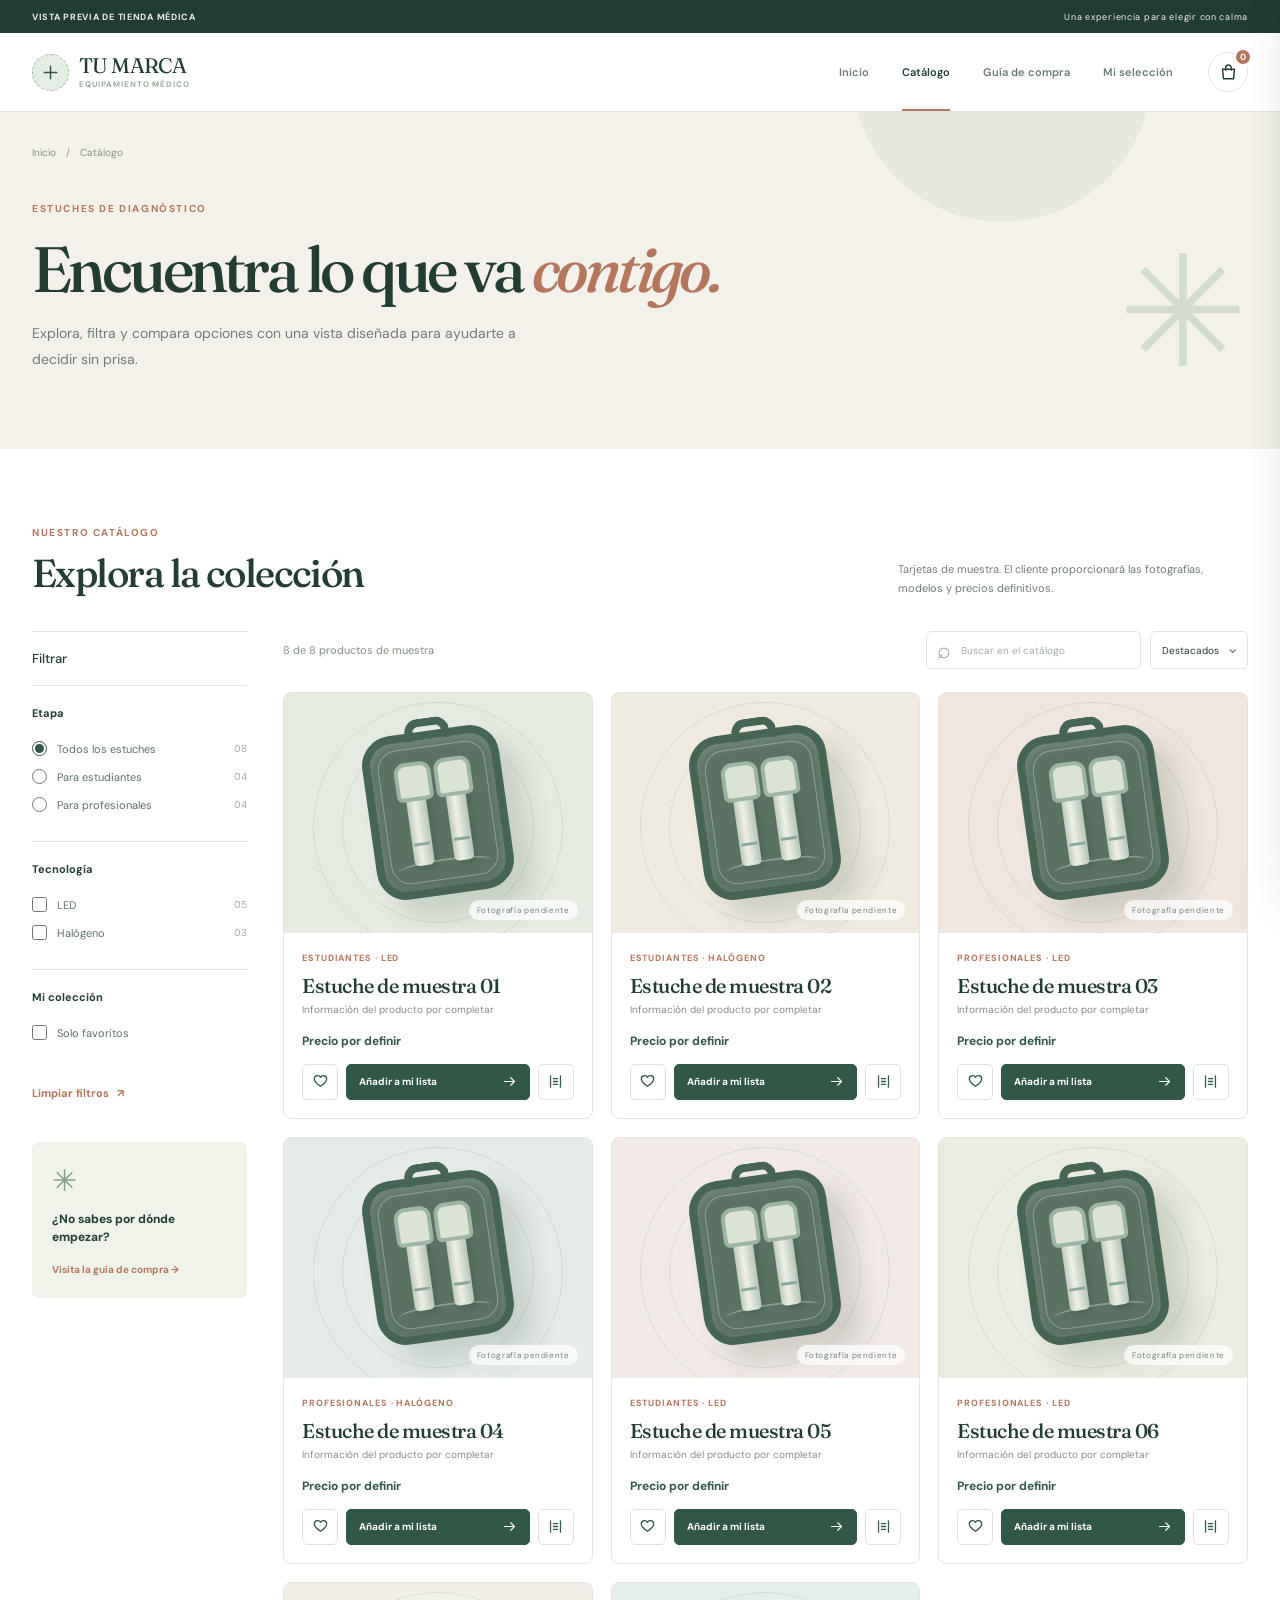
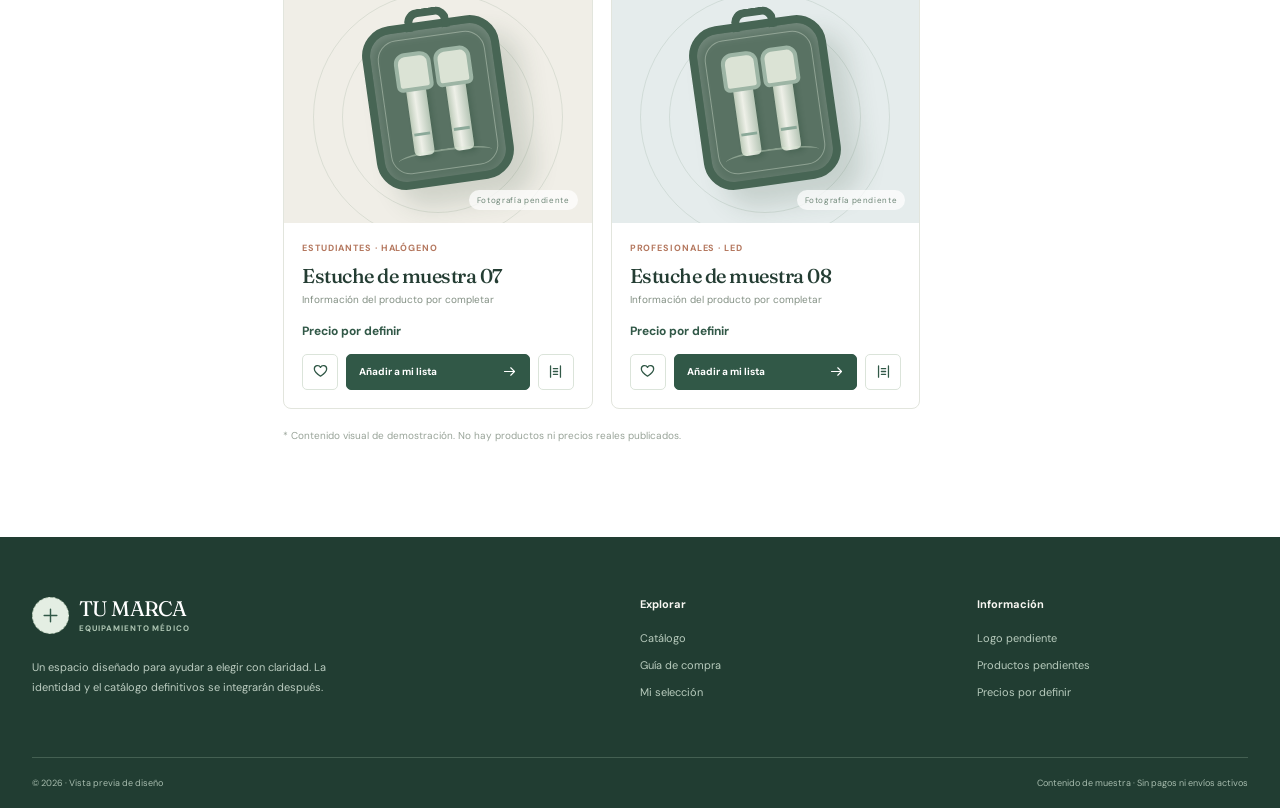
==== catalogo.html @ 765965e0 "Build warm multipage medical storefront demo" ====
<!doctype html>
<html lang="es-MX">
<head>
  <meta charset="utf-8"><meta name="viewport" content="width=device-width, initial-scale=1">
  <meta name="theme-color" content="#f8f6f1"><meta name="robots" content="noindex, nofollow">
  <meta name="description" content="Explora una vista previa del catálogo de estuches de diagnóstico.">
  <title>Catálogo | Tu marca · Equipamiento médico</title>
  <link rel="icon" href="favicon.svg" type="image/svg+xml">
  <link rel="preconnect" href="https://fonts.googleapis.com"><link rel="preconnect" href="https://fonts.gstatic.com" crossorigin>
  <link href="https://fonts.googleapis.com/css2?family=DM+Sans:wght@400;500;600;700&family=Fraunces:opsz,wght@9..144,400;9..144,500;9..144,600&display=swap" rel="stylesheet">
  <link rel="stylesheet" href="css/base.css"><link rel="stylesheet" href="css/catalogo.css">
</head>
<body data-page="catalog">
  <div id="site-header"></div>
  <main>
    <section class="page-intro catalog-intro"><div class="container"><nav class="breadcrumbs" aria-label="Ruta"><a href="index.html">Inicio</a><span>/</span><span>Catálogo</span></nav><div class="intro-layout"><div><span class="eyebrow">ESTUCHES DE DIAGNÓSTICO</span><h1>Encuentra lo que va <em>contigo.</em></h1><p>Explora, filtra y compara opciones con una vista diseñada para ayudarte a decidir sin prisa.</p></div><span class="intro-flower" aria-hidden="true">✳</span></div></div></section>
    <section class="catalog-section"><div class="container">
      <div class="catalog-top"><div><span class="eyebrow">NUESTRO CATÁLOGO</span><h2>Explora la colección</h2></div><p>Tarjetas de muestra. El cliente proporcionará las fotografías, modelos y precios definitivos.</p></div>
      <div class="catalog-layout">
        <aside class="filter-panel" id="filter-panel" aria-label="Filtros del catálogo">
          <div class="filter-head"><h3>Filtrar</h3><button class="round-button filter-close" id="close-filters" type="button" aria-label="Cerrar filtros">×</button></div>
          <fieldset class="filter-group"><legend>Etapa</legend><label class="filter-option"><input type="radio" name="category" value="all" checked><span>Todos los estuches</span><small>08</small></label><label class="filter-option"><input type="radio" name="category" value="Estudiantes"><span>Para estudiantes</span><small>04</small></label><label class="filter-option"><input type="radio" name="category" value="Profesionales"><span>Para profesionales</span><small>04</small></label></fieldset>
          <fieldset class="filter-group"><legend>Tecnología</legend><label class="filter-option"><input type="checkbox" name="technology" value="LED"><span>LED</span><small>05</small></label><label class="filter-option"><input type="checkbox" name="technology" value="Halógeno"><span>Halógeno</span><small>03</small></label></fieldset>
          <fieldset class="filter-group"><legend>Mi colección</legend><label class="filter-option"><input type="checkbox" id="favorites-only"><span>Solo favoritos</span></label></fieldset>
          <button class="clear-filters" id="clear-filters" type="button">Limpiar filtros <span aria-hidden="true">↗</span></button>
          <div class="filter-help"><span>✳</span><p>¿No sabes por dónde empezar?</p><a href="guia.html">Visita la guía de compra →</a></div>
        </aside>
        <div class="catalog-main">
          <div class="catalog-toolbar"><span id="result-count" aria-live="polite">8 productos de muestra</span><div><label class="search-box"><span class="search-symbol">⌕</span><input id="search-input" type="search" placeholder="Buscar en el catálogo" aria-label="Buscar en el catálogo"></label><label class="sort-box"><select id="sort-select" aria-label="Ordenar productos"><option value="default">Destacados</option><option value="az">Nombre A–Z</option><option value="za">Nombre Z–A</option></select><span aria-hidden="true">⌄</span></label><button id="open-filters" class="mobile-filter-button" type="button">Filtros <span aria-hidden="true">☷</span></button></div></div>
          <div id="active-filters" class="active-filters" aria-live="polite"></div>
          <div class="product-grid" id="product-grid"></div>
          <div class="empty-state" id="empty-state" hidden><span>⌕</span><h3>No encontramos resultados</h3><p>Prueba otra búsqueda o cambia los filtros.</p><button class="button button-primary" id="empty-reset" type="button">Ver todo el catálogo <span aria-hidden="true">↗</span></button></div>
          <p class="catalog-note">* Contenido visual de demostración. No hay productos ni precios reales publicados.</p>
        </div>
      </div>
    </div></section>
  </main>
  <div id="site-footer"></div>
  <div class="filter-overlay" id="filter-overlay" hidden></div>
  <div class="compare-bar" id="compare-bar" hidden><div class="container compare-bar-inner"><div><span>MI COMPARACIÓN</span><strong id="compare-count">0 opciones</strong></div><div id="compare-chips" class="compare-chips"></div><button id="clear-compare" class="compare-clear" type="button">Limpiar</button><button id="open-compare" class="button button-primary" type="button">Comparar <span aria-hidden="true">↗</span></button></div></div>
  <dialog id="compare-dialog" class="compare-dialog" aria-labelledby="compare-title"><button id="close-compare" class="round-button dialog-close" type="button" aria-label="Cerrar comparación">×</button><span class="eyebrow">COMPARA CON CALMA</span><h2 id="compare-title">Tus opciones, lado a lado.</h2><p>Los datos son de muestra hasta recibir el catálogo definitivo.</p><div class="compare-table-wrap"><table id="compare-table"></table></div></dialog>
  <script src="js/data.js" defer></script><script src="js/site.js" defer></script><script src="js/catalogo.js" defer></script>
</body>
</html>
---- css/base.css ----
:root{--ink:#243d33;--forest:#315847;--forest-deep:#213d32;--sage:#839e89;--sage-light:#e7eee5;--cream:#f8f6f1;--cream-deep:#f1eee6;--clay:#b4775e;--clay-light:#f1e5dc;--white:#fff;--muted:#6f7e73;--line:#e2e5dd;--shadow:0 18px 44px rgba(38,64,46,.09);--display:Fraunces,Georgia,serif}
*{box-sizing:border-box}
html{scroll-behavior:smooth;scroll-padding-top:80px}
body{margin:0;color:var(--ink);background:#fff;font-family:"DM Sans",Arial,sans-serif;-webkit-font-smoothing:antialiased}
body.locked{overflow:hidden}
button,input,select{font:inherit}button{cursor:pointer}a{color:inherit;text-decoration:none}img{max-width:100%;display:block}
.container{width:min(100% - 64px,1220px);margin-inline:auto}
[hidden]{display:none!important}
.icon{width:19px;height:19px;flex:none}
.eyebrow{display:inline-flex;align-items:center;gap:10px;color:var(--clay);font-size:10px;font-weight:700;letter-spacing:.16em;text-transform:uppercase}
.eyebrow-line{width:22px;height:1px;background:currentColor}
h1,h2,h3,p{overflow-wrap:break-word}
h1,h2,h3{font-family:var(--display);font-weight:500}
h1 em,h2 em{font-style:italic;color:var(--clay)}
.button{display:inline-flex;align-items:center;justify-content:space-between;gap:26px;min-height:52px;padding:0 22px;border-radius:5px;border:1px solid transparent;font-size:12px;font-weight:700;white-space:nowrap;transition:transform .22s,background .22s,box-shadow .22s}
.button:hover{transform:translateY(-2px)}
.button-primary{background:var(--forest);color:#fff}
.button-primary:hover{background:var(--forest-deep);box-shadow:0 10px 22px rgba(49,88,71,.16)}
.button-light{background:var(--cream);color:var(--forest-deep)}
.button-light:hover{background:#fff}
.button.full{width:100%}
.link-button,.text-link{display:inline-flex;align-items:center;gap:14px;font-size:12px;font-weight:700}
.link-button{padding:11px 0;border-bottom:1px solid #98a99b}
.link-button:hover,.text-link:hover{color:var(--clay)}
.text-link{border-bottom:1px solid var(--forest);padding-bottom:8px;color:var(--forest)}
.section-space{padding:88px 0}
.section-heading{display:flex;align-items:flex-end;justify-content:space-between;gap:35px;margin-bottom:30px}
.section-heading h2{font-size:clamp(33px,3.5vw,48px);line-height:1.14;letter-spacing:-.045em;margin:13px 0 0}
.section-heading p{color:var(--muted);font-size:13px;line-height:1.75;max-width:410px;margin:0}
.top-strip{height:33px;background:var(--forest-deep);color:#f0efe8}
.top-strip .container{height:100%;display:flex;justify-content:space-between;align-items:center;font-size:9px;letter-spacing:.08em}
.top-strip span:first-child{text-transform:uppercase;font-weight:700}
.header{position:sticky;top:0;z-index:40;background:rgba(255,255,255,.96);border-bottom:1px solid var(--line);backdrop-filter:blur(16px);-webkit-backdrop-filter:blur(16px)}
.header-inner{height:78px;display:flex;align-items:center;justify-content:space-between;gap:35px}
.brand{display:inline-flex;align-items:center;gap:10px;min-width:180px}
.brand-mark{display:grid;place-items:center;width:37px;height:37px;border-radius:50%;background:#e4eee3;color:var(--forest);border:1px dashed #a3b9a4;transition:transform .3s}
.brand:hover .brand-mark{transform:rotate(18deg)}
.brand-mark .icon{width:19px;height:19px}
.brand-name{font-family:var(--display);font-size:21px;letter-spacing:-.04em;line-height:.96;color:var(--forest-deep)}
.brand-name small{display:block;font-family:"DM Sans",Arial,sans-serif;font-size:8px;letter-spacing:.12em;text-transform:uppercase;font-weight:700;color:#9aab9b;margin-top:6px}
.main-nav{display:flex;align-items:center;gap:33px;margin-left:auto;height:100%}
.main-nav a{position:relative;height:100%;display:flex;align-items:center;font-size:11px;color:#687c6f;font-weight:600}
.main-nav a[aria-current="page"]{color:var(--forest-deep)}
.main-nav a[aria-current="page"]::after,.main-nav a:hover::after{content:"";height:2px;position:absolute;bottom:0;left:0;right:0;background:var(--clay)}
.main-nav a:hover{color:var(--forest-deep)}
.header-actions{display:flex;align-items:center;gap:8px}
.header-action,.menu-button,.round-button{display:grid;place-items:center;border:1px solid var(--line);background:#fff;color:var(--forest-deep);width:40px;height:40px;border-radius:50%;position:relative;transition:background .2s,border-color .2s}
.header-action:hover,.menu-button:hover,.round-button:hover{background:var(--sage-light);border-color:#c7d7c8}
.header-action .icon,.menu-button .icon{width:19px;height:19px}
.cart-count{position:absolute;top:-5px;right:-5px;min-width:18px;height:18px;padding:0 3px;border-radius:50%;background:var(--clay);color:#fff;border:2px solid #fff;display:grid;place-items:center;font-size:9px;font-weight:700}
.menu-button{display:none}
.mobile-nav{display:none}
.footer{background:var(--forest-deep);color:#f8f7f2}
.footer-grid{display:grid;grid-template-columns:2fr 1fr 1fr;gap:65px;padding-top:60px;padding-bottom:58px}
.footer-brand .brand-mark{background:#e4eee3}
.footer-brand .brand-name{color:#fff}
.footer-brand .brand-name small{color:#afc6b4}
.footer-grid p{max-width:320px;color:#bccdc1;font-size:11px;line-height:1.8;margin:24px 0 0}
.footer-grid>div:not(:first-child){display:flex;flex-direction:column;align-items:flex-start;gap:13px}
.footer-grid h3{font-family:"DM Sans",Arial,sans-serif;font-size:11px;font-weight:700;margin:0 0 7px}
.footer-grid a:not(.brand),.footer-grid span:not(.brand-mark):not(.brand-name){font-size:11px;color:#b8cbbd}
.footer-grid a:not(.brand):hover{color:#fff}
.footer-bottom{display:flex;justify-content:space-between;gap:20px;border-top:1px solid #446052;padding-top:19px;padding-bottom:19px;font-size:9px;color:#a7bcae}
.breadcrumbs{display:flex;align-items:center;gap:10px;color:#879487;font-size:10px;margin-bottom:37px}
.breadcrumbs a:hover{color:var(--clay)}
.page-intro{background:var(--cream);padding:34px 0 77px}
.page-intro h1{font-size:clamp(47px,5vw,68px);line-height:1.1;letter-spacing:-.055em;margin:17px 0}
.page-intro p{font-size:14px;line-height:1.8;color:var(--muted);max-width:530px;margin:0}

/* Shared sample product cards */
.product-grid{display:grid;grid-template-columns:repeat(3,minmax(0,1fr));gap:18px}
.product-card{border:1px solid var(--line);border-radius:8px;background:#fff;overflow:hidden;transition:transform .25s,box-shadow .25s,border-color .25s}
.product-card:hover{transform:translateY(-4px);box-shadow:var(--shadow);border-color:#d3ddd2}
.product-card-link{display:block}
.product-art{height:240px;position:relative;display:grid;place-items:center;overflow:hidden;background:#e9eee5}
.product-art.tone-sage{background:#e5ebe1}.product-art.tone-sand{background:#efeae0}.product-art.tone-clay{background:#efe6df}.product-art.tone-mist{background:#e4ebe9}.product-art.tone-rose{background:#f1e9e5}.product-art.tone-olive{background:#e9ece0}.product-art.tone-linen{background:#f0eee7}.product-art.tone-blue{background:#e5ecec}
.art-halo{position:absolute;width:250px;height:250px;border:1px solid rgba(70,107,78,.13);border-radius:50%;top:9px;left:50%;transform:translateX(-50%);transition:transform .4s}
.art-halo::after{content:"";position:absolute;inset:28px;border:1px solid rgba(70,107,78,.13);border-radius:50%}
.product-card:hover .art-halo{transform:translateX(-50%) scale(1.1)}
.case-illustration{position:relative;width:138px;height:165px;background:#597263;border:8px solid #476554;border-radius:30px;transform:rotate(-8deg);box-shadow:18px 20px 25px rgba(45,78,56,.17),inset 0 4px 12px rgba(255,255,255,.18);z-index:1;transition:transform .4s}
.product-card:hover .case-illustration{transform:rotate(-4deg) translateY(-5px)}
.case-illustration::before{content:"";position:absolute;inset:7px;border:1px solid rgba(226,237,222,.38);border-radius:20px}
.case-handle{position:absolute;width:45px;height:22px;top:-21px;left:50%;transform:translateX(-50%);border:8px solid #476554;border-bottom:0;border-radius:14px 14px 0 0}
.instrument{position:absolute;top:29px;width:20px;height:96px;background:linear-gradient(90deg,#bdcbb9,#eef0e8 40%,#b5c5b5);border-radius:8px 8px 5px 5px;box-shadow:3px 3px 5px rgba(23,57,36,.19)}
.instrument::before{content:"";position:absolute;width:29px;height:31px;left:50%;top:-8px;transform:translateX(-50%);border-radius:11px 11px 6px 6px;background:#dbe3d5;border:4px solid #9db5a5}
.instrument::after{content:"";position:absolute;left:2px;right:2px;bottom:20px;height:3px;background:#8ba999}
.instrument-one{left:31px}.instrument-two{right:31px}
.case-seam{position:absolute;left:14px;right:14px;bottom:13px;height:15px;border-top:2px solid rgba(218,233,214,.38);border-radius:50%}
.art-note{position:absolute;bottom:13px;right:14px;font-size:8px;letter-spacing:.08em;color:#6f8778;background:rgba(255,255,255,.72);border-radius:20px;padding:5px 8px;z-index:2}
.product-card-copy{padding:19px 18px 15px}
.product-type{display:block;color:var(--clay);font-size:9px;font-weight:700;letter-spacing:.1em;text-transform:uppercase}
.product-card-copy h3{font-size:20px;line-height:1.2;letter-spacing:-.025em;margin:10px 0 5px}
.product-card-copy p{font-size:10px;color:#839084;margin:0 0 17px}
.product-card-copy strong{display:block;color:var(--forest);font-size:12px}
.product-card-actions{display:flex;gap:8px;padding:0 18px 18px}
.product-favorite,.product-compare{display:grid;place-items:center;flex:none;width:36px;height:36px;background:#fff;border:1px solid #dbe4da;border-radius:5px;color:var(--forest);transition:background .2s,color .2s}
.product-favorite .icon,.product-compare .icon{width:17px;height:17px}
.product-favorite:hover,.product-favorite.active{color:#b96d69;background:#f7ece8}
.product-favorite.active .icon{fill:#f1d1cd}
.product-compare:hover,.product-compare.active{background:var(--sage-light);color:var(--forest-deep)}
.product-add{display:flex;align-items:center;justify-content:space-between;gap:9px;flex:1;border:1px solid var(--forest);border-radius:5px;padding:0 12px;background:var(--forest);color:#fff;font-size:10px;font-weight:700;min-width:0}
.product-add:hover{background:var(--forest-deep)}
.product-add .icon{width:15px;height:15px}
.product-compare+.product-add{order:0}
.product-card-actions:has(.product-compare) .product-add{order:1}
.product-card-actions:has(.product-compare) .product-compare{order:2}
.product-card-actions:has(.product-compare) .product-favorite{order:0}

/* Shared list drawer */
.drawer-overlay{position:fixed;inset:0;background:rgba(20,41,29,.45);z-index:70;opacity:0;transition:opacity .25s}
.drawer-overlay.visible{opacity:1}
.cart-drawer{position:fixed;z-index:80;right:0;top:0;width:min(100%,430px);height:100dvh;background:#fff;display:flex;flex-direction:column;box-shadow:-12px 0 45px rgba(19,42,29,.16);transform:translateX(105%);transition:transform .28s}
.cart-drawer.open{transform:translateX(0)}
.drawer-head{display:flex;justify-content:space-between;align-items:flex-start;border-bottom:1px solid var(--line);padding:25px}
.drawer-head h2{font-size:29px;letter-spacing:-.03em;margin:7px 0 0}
.drawer-head h2 small{font-size:14px;color:#96a396}
.drawer-head .round-button .icon{width:16px;height:16px}
.drawer-items{overflow:auto;flex:1;padding:12px 25px}
.drawer-empty{height:100%;min-height:230px;display:flex;align-items:center;justify-content:center;flex-direction:column;text-align:center}
.empty-icon{display:grid;place-items:center;width:58px;height:58px;background:var(--sage-light);border-radius:50%;color:var(--forest)}
.empty-icon .icon{width:26px;height:26px}
.drawer-empty h3{font-size:23px;margin:17px 0 6px}
.drawer-empty p{font-size:11px;line-height:1.7;color:var(--muted);max-width:260px;margin:0 0 22px}
.drawer-empty .text-link{font-size:11px}
.drawer-item{display:grid;grid-template-columns:75px 1fr 25px;gap:11px;border-bottom:1px solid var(--line);padding:16px 0}
.drawer-thumb{width:75px;height:75px;overflow:hidden;border-radius:6px}
.drawer-thumb .product-art{height:75px;width:75px}.drawer-thumb .case-illustration{transform:scale(.36) rotate(-8deg)}.drawer-thumb .art-halo,.drawer-thumb .art-note{display:none}
.drawer-item a{font-size:12px;font-weight:700;display:block;margin:2px 0 5px}
.drawer-item span{font-size:10px;color:var(--muted)}
.drawer-item .quantity-control{margin-top:9px}
.remove-button{border:0;background:none;color:#9baa9b;padding:0;height:25px}
.remove-button .icon{width:15px;height:15px}
.quantity-control{display:inline-flex;align-items:center;border:1px solid #d9e1d8;border-radius:5px;background:#fff}
.quantity-control button{width:26px;height:26px;border:0;background:none;color:var(--forest);font-size:16px}
.quantity-control span{font-size:11px;min-width:22px;text-align:center;color:var(--ink)}
.drawer-foot{padding:21px 25px 25px;border-top:1px solid var(--line)}
.drawer-foot p{font-size:10px;line-height:1.6;color:var(--muted);margin:0 0 16px}
.drawer-link{display:block;margin:15px auto 0;border:0;background:none;color:var(--forest);font-size:11px;font-weight:700}
.toast{position:fixed;z-index:100;left:50%;bottom:24px;transform:translate(-50%,15px);padding:12px 17px;border-radius:5px;background:var(--forest-deep);color:#fff;font-size:11px;box-shadow:var(--shadow);opacity:0;pointer-events:none;transition:opacity .2s,transform .2s;white-space:nowrap}
.toast.show{opacity:1;transform:translate(-50%,0)}
.has-motion .reveal{opacity:0;transform:translateY(18px);transition:opacity .65s ease,transform .65s ease}
.has-motion .reveal.is-visible{opacity:1;transform:translateY(0)}
.reveal:nth-child(2){transition-delay:.08s}.reveal:nth-child(3){transition-delay:.16s}
@media(max-width:1050px){.container{width:min(100% - 44px,1220px)}.product-grid{gap:12px}.product-art{height:210px}.case-illustration{transform:scale(.88) rotate(-8deg)}.product-card:hover .case-illustration{transform:scale(.88) rotate(-4deg) translateY(-5px)}.product-card-copy{padding:16px}.product-card-actions{padding:0 16px 16px}.main-nav{gap:23px}}
@media(max-width:800px){.main-nav{display:none}.menu-button{display:grid}.mobile-nav:not([hidden]){display:flex;flex-direction:column;padding:0 22px 17px;border-top:1px solid var(--line)}.mobile-nav a{padding:14px 0;border-bottom:1px solid var(--line);font-size:12px}.mobile-nav a[aria-current="page"]{color:var(--clay);font-weight:700}.product-grid{grid-template-columns:repeat(2,minmax(0,1fr))}.footer-grid{gap:30px}}
@media(max-width:620px){.container{width:min(100% - 36px,1220px)}.top-strip .container span:last-child{display:none}.top-strip .container{justify-content:center}.header-inner{height:67px}.brand{min-width:0}.brand-name{font-size:18px}.brand-mark{width:34px;height:34px}.section-space{padding:64px 0}.section-heading{align-items:flex-start;flex-direction:column;gap:14px}.section-heading h2{font-size:36px}.page-intro{padding:28px 0 57px}.page-intro h1{font-size:46px}.footer-grid{grid-template-columns:1fr 1fr;gap:32px;padding-top:45px;padding-bottom:43px}.footer-grid>div:first-child{grid-column:1/-1}.footer-bottom{flex-direction:column;gap:6px}.product-card-copy h3{font-size:18px}}
@media(max-width:500px){.product-grid{grid-template-columns:1fr}.product-art{height:230px}.case-illustration{transform:rotate(-8deg)}.product-card:hover .case-illustration{transform:rotate(-4deg) translateY(-5px)}.section-heading h2{font-size:34px}.page-intro h1{font-size:41px}}
@media(prefers-reduced-motion:reduce){html{scroll-behavior:auto}*,*::before,*::after{animation-duration:.01ms!important;transition-duration:.01ms!important}.has-motion .reveal{opacity:1;transform:none}}
---- css/catalogo.css ----
.catalog-intro{position:relative;overflow:hidden;background:#f3f1e9}
.catalog-intro::after{content:"";position:absolute;width:300px;height:300px;border-radius:50%;background:#e7e9dd;right:10%;top:-190px}
.intro-layout{display:flex;justify-content:space-between;align-items:end;gap:30px;position:relative;z-index:1}
.catalog-intro h1{max-width:700px}
.intro-flower{font-family:var(--display);font-size:155px;line-height:.8;color:#d3ddcd;animation:slowTurn 24s linear infinite}
@keyframes slowTurn{to{transform:rotate(360deg)}}
.catalog-section{padding:71px 0 95px;background:#fff}
.catalog-top{display:flex;align-items:end;justify-content:space-between;gap:30px;margin-bottom:34px}
.catalog-top h2{font-size:39px;letter-spacing:-.04em;margin:8px 0 0}
.catalog-top p{font-size:11px;line-height:1.65;color:var(--muted);max-width:350px;margin:0}
.catalog-layout{display:grid;grid-template-columns:215px minmax(0,1fr);gap:36px}
.filter-panel{border-top:1px solid var(--line)}
.filter-head{display:flex;align-items:center;justify-content:space-between;padding:18px 0}
.filter-head h3{font-family:"DM Sans",Arial,sans-serif;font-size:13px;margin:0}
.filter-close{display:none}
.filter-group{border:0;border-top:1px solid var(--line);padding:20px 0 22px;margin:0}
.filter-group legend{font-size:11px;font-weight:700;padding:0;float:left;width:100%;margin-bottom:15px}
.filter-option{clear:both;display:flex;align-items:center;gap:10px;min-height:28px;font-size:11px;color:#5c7462;cursor:pointer}
.filter-option input{accent-color:var(--forest);width:15px;height:15px;margin:0}
.filter-option small{margin-left:auto;color:#9cac9c;font-size:10px}
.clear-filters{border:0;background:none;padding:17px 0;color:var(--clay);font-size:11px;font-weight:700}
.clear-filters span{margin-left:5px}
.filter-help{margin-top:25px;border-radius:7px;background:#eff3ea;padding:20px}
.filter-help>span{font-family:var(--display);font-size:30px;color:var(--sage)}
.filter-help p{font-size:12px;line-height:1.5;margin:11px 0;color:var(--forest-deep);font-weight:700}
.filter-help a{font-size:10px;color:var(--clay);font-weight:700}
.catalog-toolbar{display:flex;align-items:center;justify-content:space-between;gap:18px;min-height:39px;margin-bottom:22px}
.catalog-toolbar>span{font-size:11px;color:#839183;white-space:nowrap}
.catalog-toolbar>div{display:flex;align-items:center;gap:9px}
.search-box,.sort-box{height:38px;border:1px solid var(--line);border-radius:5px;background:#fff;display:flex;align-items:center}
.search-box{width:215px;gap:8px;padding:0 10px}
.search-box:focus-within{border-color:var(--sage)}
.search-symbol{font-size:23px;line-height:1;color:#8e9f90}
.search-box input{border:0;outline:0;width:100%;font-size:10px;color:var(--ink)}
.search-box input::placeholder{color:#a1aea2}
.sort-box{position:relative}
.sort-box select{appearance:none;border:0;outline:0;background:none;font-size:10px;color:var(--ink);padding:0 24px 0 11px;cursor:pointer}
.sort-box>span{position:absolute;right:8px;top:5px;font-size:16px;color:#738a78;pointer-events:none}
.mobile-filter-button{display:none}
.active-filters{display:flex;flex-wrap:wrap;gap:7px}
.active-filters:not(:empty){margin-bottom:17px}
.active-filters button{border:1px solid #d6e5d5;background:#f3f8f0;color:#54765b;border-radius:30px;font-size:10px;padding:6px 10px}
.active-filters button span{margin-left:5px}
.catalog-note{font-size:10px;color:#98a398;margin:20px 0 0}
.empty-state{border:1px dashed #cbd8c7;background:#f7f9f4;border-radius:8px;text-align:center;padding:58px 20px}
.empty-state>span{font-size:45px;color:var(--sage)}
.empty-state h3{font-size:25px;margin:12px 0 5px}
.empty-state p{font-size:11px;color:var(--muted);margin:0 0 21px}
.filter-overlay{position:fixed;inset:0;z-index:61;background:rgba(30,55,38,.38);opacity:0;transition:opacity .24s}
.filter-overlay.visible{opacity:1}
.compare-bar{position:fixed;z-index:55;bottom:18px;left:50%;transform:translateX(-50%);width:min(100% - 32px,1020px);background:#fff;border:1px solid #dbe3d8;border-radius:7px;box-shadow:0 12px 35px rgba(32,55,37,.17)}
.compare-bar-inner{display:flex;align-items:center;gap:18px;padding:11px 13px}
.compare-bar-inner>div:first-child span{display:block;font-size:8px;color:var(--clay);font-weight:700;letter-spacing:.1em}
.compare-bar-inner strong{font-size:11px;white-space:nowrap}
.compare-chips{display:flex;gap:7px;margin-left:auto}
.compare-chips span{font-size:9px;background:#eef4ea;padding:7px 9px;border-radius:3px;white-space:nowrap}
.compare-clear{border:0;background:none;font-size:10px;color:#879588}
.compare-bar .button{min-height:37px;padding:0 13px;font-size:10px}
.compare-bar .button:disabled{opacity:.5;cursor:not-allowed;transform:none;box-shadow:none}
.compare-dialog{border:0;border-radius:10px;width:min(850px,calc(100% - 30px));max-height:90dvh;padding:37px;box-shadow:0 25px 65px rgba(0,0,0,.2)}
.compare-dialog::backdrop{background:rgba(19,42,29,.55)}
.compare-dialog h2{font-size:38px;letter-spacing:-.04em;margin:10px 0}
.compare-dialog>p{font-size:11px;color:var(--muted);margin:0 0 24px}
.dialog-close{position:absolute;right:18px;top:18px;font-size:21px}
.compare-table-wrap{overflow-x:auto}
.compare-dialog table{border-collapse:collapse;width:100%;min-width:540px;text-align:left}
.compare-dialog th,.compare-dialog td{border-bottom:1px solid var(--line);padding:14px 10px;font-size:11px}
.compare-dialog th:first-child{color:#879588;width:130px;font-family:"DM Sans",Arial,sans-serif;font-weight:600}
.compare-dialog th:not(:first-child){font-family:var(--display);font-size:15px;font-weight:500}
.compare-dialog td:first-child{color:#879588}
.compare-dialog .muted{color:#9aaa9a}
@media(max-width:1110px){.catalog-layout{grid-template-columns:185px minmax(0,1fr);gap:24px}.catalog-main .product-grid{grid-template-columns:repeat(2,minmax(0,1fr))}.compare-chips span:nth-child(3){display:none}}
@media(max-width:800px){.intro-flower{font-size:115px}.catalog-layout{display:block}.filter-panel{position:fixed;z-index:62;left:0;top:0;width:min(315px,88vw);height:100dvh;overflow:auto;padding:24px;background:#fff;box-shadow:15px 0 40px rgba(0,0,0,.12);transform:translateX(-105%);transition:transform .25s}.filter-panel.open{transform:translateX(0)}.filter-head{padding-top:0}.filter-close{display:grid;font-size:21px}.mobile-filter-button{display:flex;align-items:center;gap:8px;border:1px solid var(--line);border-radius:5px;background:#fff;height:38px;padding:0 11px;font-size:10px;color:var(--ink)}.compare-chips{display:none}}
@media(max-width:620px){.intro-flower{display:none}.catalog-section{padding:53px 0 70px}.catalog-top{display:block}.catalog-top h2{font-size:33px}.catalog-top p{margin-top:10px}.catalog-toolbar{align-items:flex-start;flex-direction:column}.catalog-toolbar>div{width:100%;flex-wrap:wrap}.search-box{flex:1;min-width:180px}.sort-box{flex:1}.sort-box select{width:100%}.catalog-main .product-grid{grid-template-columns:repeat(2,minmax(0,1fr))}.compare-bar-inner{flex-wrap:wrap;gap:8px}.compare-bar-inner>div:first-child{margin-right:auto}.compare-bar .button{width:100%}.compare-dialog{padding:25px}.compare-dialog h2{font-size:31px}}
@media(max-width:500px){.catalog-main .product-grid{grid-template-columns:1fr}.product-art{height:235px}}
@media(prefers-reduced-motion:reduce){.intro-flower{animation:none}}
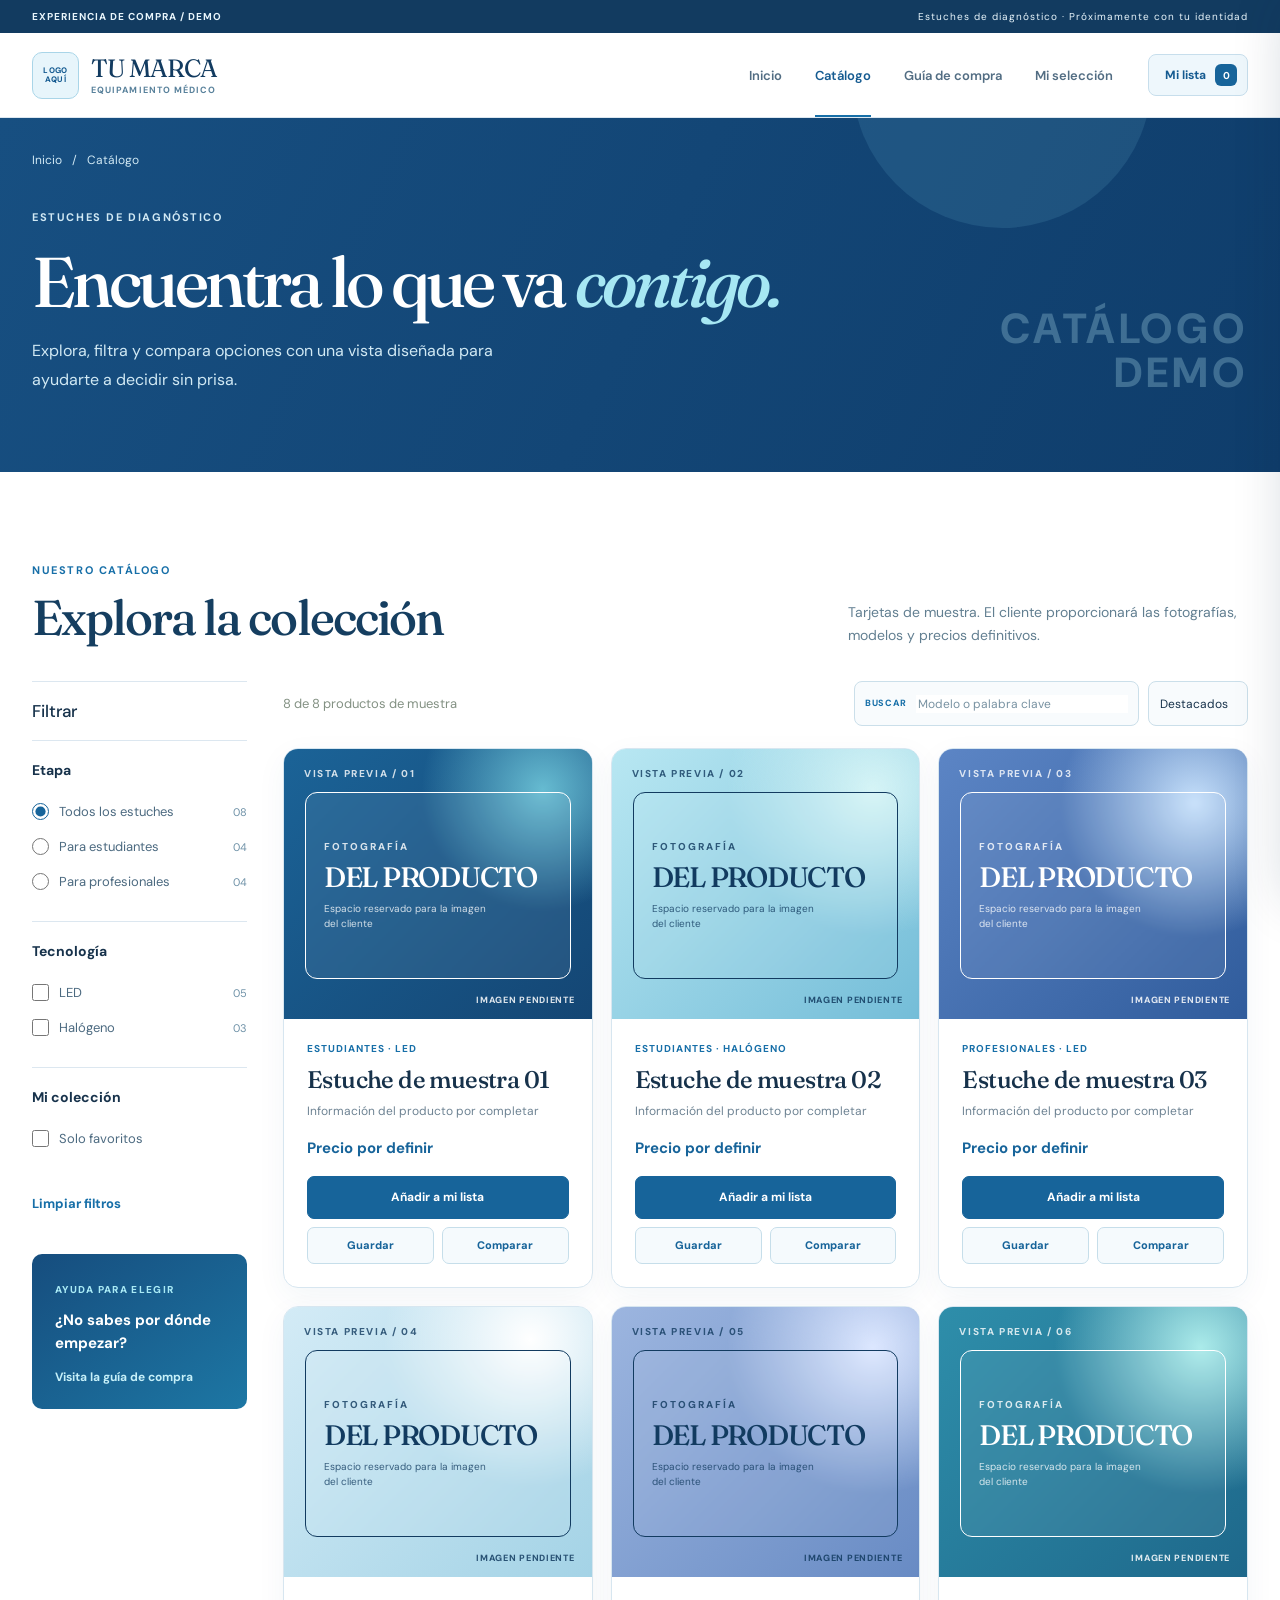
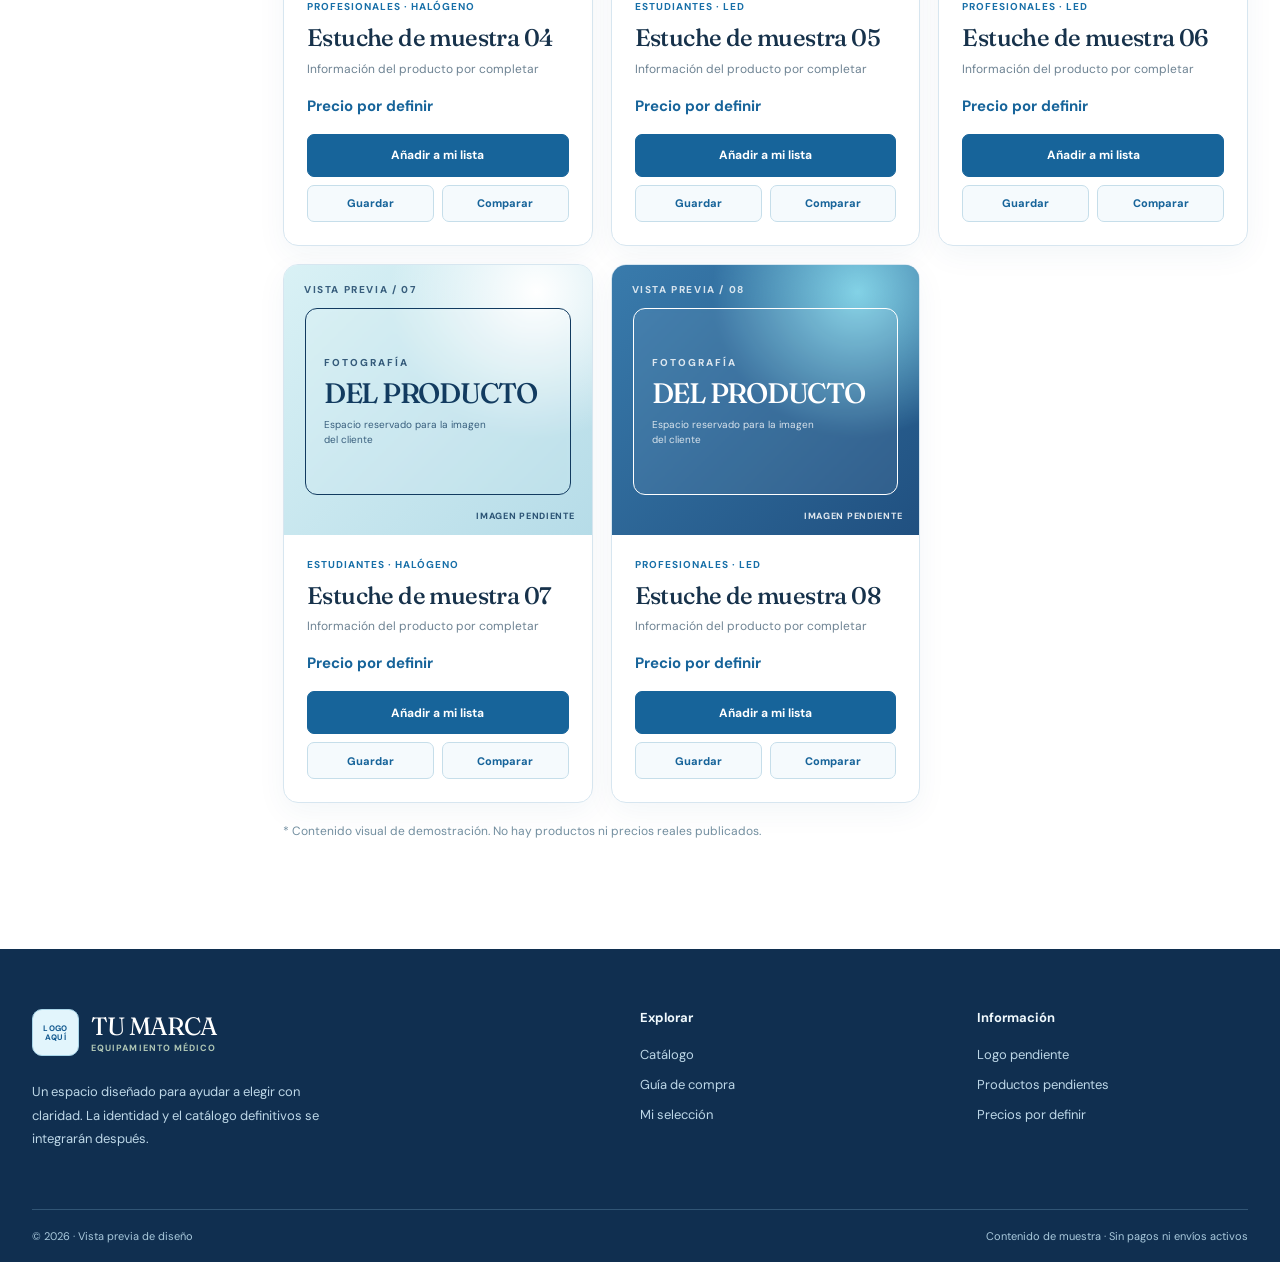
==== commit 280645e9: "Redesign demo with cool editorial palette and text controls" ====
--- a/catalogo.html
+++ b/catalogo.html
@@ -2,34 +2,34 @@
 <html lang="es-MX">
 <head>
   <meta charset="utf-8"><meta name="viewport" content="width=device-width, initial-scale=1">
-  <meta name="theme-color" content="#f8f6f1"><meta name="robots" content="noindex, nofollow">
+  <meta name="theme-color" content="#f4f9fd"><meta name="robots" content="noindex, nofollow">
   <meta name="description" content="Explora una vista previa del catálogo de estuches de diagnóstico.">
   <title>Catálogo | Tu marca · Equipamiento médico</title>
   <link rel="icon" href="favicon.svg" type="image/svg+xml">
   <link rel="preconnect" href="https://fonts.googleapis.com"><link rel="preconnect" href="https://fonts.gstatic.com" crossorigin>
   <link href="https://fonts.googleapis.com/css2?family=DM+Sans:wght@400;500;600;700&family=Fraunces:opsz,wght@9..144,400;9..144,500;9..144,600&display=swap" rel="stylesheet">
-  <link rel="stylesheet" href="css/base.css"><link rel="stylesheet" href="css/catalogo.css">
+  <link rel="stylesheet" href="css/base.css"><link rel="stylesheet" href="css/catalogo.css"><link rel="stylesheet" href="css/refresh.css">
 </head>
 <body data-page="catalog">
   <div id="site-header"></div>
   <main>
-    <section class="page-intro catalog-intro"><div class="container"><nav class="breadcrumbs" aria-label="Ruta"><a href="index.html">Inicio</a><span>/</span><span>Catálogo</span></nav><div class="intro-layout"><div><span class="eyebrow">ESTUCHES DE DIAGNÓSTICO</span><h1>Encuentra lo que va <em>contigo.</em></h1><p>Explora, filtra y compara opciones con una vista diseñada para ayudarte a decidir sin prisa.</p></div><span class="intro-flower" aria-hidden="true">✳</span></div></div></section>
+    <section class="page-intro catalog-intro"><div class="container"><nav class="breadcrumbs" aria-label="Ruta"><a href="index.html">Inicio</a><span>/</span><span>Catálogo</span></nav><div class="intro-layout"><div><span class="eyebrow">ESTUCHES DE DIAGNÓSTICO</span><h1>Encuentra lo que va <em>contigo.</em></h1><p>Explora, filtra y compara opciones con una vista diseñada para ayudarte a decidir sin prisa.</p></div><span class="intro-flower" aria-hidden="true">CATÁLOGO<br>DEMO</span></div></div></section>
     <section class="catalog-section"><div class="container">
       <div class="catalog-top"><div><span class="eyebrow">NUESTRO CATÁLOGO</span><h2>Explora la colección</h2></div><p>Tarjetas de muestra. El cliente proporcionará las fotografías, modelos y precios definitivos.</p></div>
       <div class="catalog-layout">
         <aside class="filter-panel" id="filter-panel" aria-label="Filtros del catálogo">
-          <div class="filter-head"><h3>Filtrar</h3><button class="round-button filter-close" id="close-filters" type="button" aria-label="Cerrar filtros">×</button></div>
+          <div class="filter-head"><h3>Filtrar</h3><button class="round-button filter-close" id="close-filters" type="button">Cerrar</button></div>
           <fieldset class="filter-group"><legend>Etapa</legend><label class="filter-option"><input type="radio" name="category" value="all" checked><span>Todos los estuches</span><small>08</small></label><label class="filter-option"><input type="radio" name="category" value="Estudiantes"><span>Para estudiantes</span><small>04</small></label><label class="filter-option"><input type="radio" name="category" value="Profesionales"><span>Para profesionales</span><small>04</small></label></fieldset>
           <fieldset class="filter-group"><legend>Tecnología</legend><label class="filter-option"><input type="checkbox" name="technology" value="LED"><span>LED</span><small>05</small></label><label class="filter-option"><input type="checkbox" name="technology" value="Halógeno"><span>Halógeno</span><small>03</small></label></fieldset>
           <fieldset class="filter-group"><legend>Mi colección</legend><label class="filter-option"><input type="checkbox" id="favorites-only"><span>Solo favoritos</span></label></fieldset>
-          <button class="clear-filters" id="clear-filters" type="button">Limpiar filtros <span aria-hidden="true">↗</span></button>
-          <div class="filter-help"><span>✳</span><p>¿No sabes por dónde empezar?</p><a href="guia.html">Visita la guía de compra →</a></div>
+          <button class="clear-filters" id="clear-filters" type="button">Limpiar filtros</button>
+          <div class="filter-help"><span>AYUDA PARA ELEGIR</span><p>¿No sabes por dónde empezar?</p><a href="guia.html">Visita la guía de compra</a></div>
         </aside>
         <div class="catalog-main">
-          <div class="catalog-toolbar"><span id="result-count" aria-live="polite">8 productos de muestra</span><div><label class="search-box"><span class="search-symbol">⌕</span><input id="search-input" type="search" placeholder="Buscar en el catálogo" aria-label="Buscar en el catálogo"></label><label class="sort-box"><select id="sort-select" aria-label="Ordenar productos"><option value="default">Destacados</option><option value="az">Nombre A–Z</option><option value="za">Nombre Z–A</option></select><span aria-hidden="true">⌄</span></label><button id="open-filters" class="mobile-filter-button" type="button">Filtros <span aria-hidden="true">☷</span></button></div></div>
+          <div class="catalog-toolbar"><span id="result-count" aria-live="polite">8 productos de muestra</span><div><label class="search-box"><span class="search-symbol">BUSCAR</span><input id="search-input" type="search" placeholder="Modelo o palabra clave" aria-label="Buscar en el catálogo"></label><label class="sort-box"><select id="sort-select" aria-label="Ordenar productos"><option value="default">Destacados</option><option value="az">Nombre A–Z</option><option value="za">Nombre Z–A</option></select></label><button id="open-filters" class="mobile-filter-button" type="button">Ver filtros</button></div></div>
           <div id="active-filters" class="active-filters" aria-live="polite"></div>
           <div class="product-grid" id="product-grid"></div>
-          <div class="empty-state" id="empty-state" hidden><span>⌕</span><h3>No encontramos resultados</h3><p>Prueba otra búsqueda o cambia los filtros.</p><button class="button button-primary" id="empty-reset" type="button">Ver todo el catálogo <span aria-hidden="true">↗</span></button></div>
+          <div class="empty-state" id="empty-state" hidden><span>SIN RESULTADOS</span><h3>No encontramos resultados</h3><p>Prueba otra búsqueda o cambia los filtros.</p><button class="button button-primary" id="empty-reset" type="button">Ver todo el catálogo</button></div>
           <p class="catalog-note">* Contenido visual de demostración. No hay productos ni precios reales publicados.</p>
         </div>
       </div>
@@ -37,8 +37,8 @@
   </main>
   <div id="site-footer"></div>
   <div class="filter-overlay" id="filter-overlay" hidden></div>
-  <div class="compare-bar" id="compare-bar" hidden><div class="container compare-bar-inner"><div><span>MI COMPARACIÓN</span><strong id="compare-count">0 opciones</strong></div><div id="compare-chips" class="compare-chips"></div><button id="clear-compare" class="compare-clear" type="button">Limpiar</button><button id="open-compare" class="button button-primary" type="button">Comparar <span aria-hidden="true">↗</span></button></div></div>
-  <dialog id="compare-dialog" class="compare-dialog" aria-labelledby="compare-title"><button id="close-compare" class="round-button dialog-close" type="button" aria-label="Cerrar comparación">×</button><span class="eyebrow">COMPARA CON CALMA</span><h2 id="compare-title">Tus opciones, lado a lado.</h2><p>Los datos son de muestra hasta recibir el catálogo definitivo.</p><div class="compare-table-wrap"><table id="compare-table"></table></div></dialog>
+  <div class="compare-bar" id="compare-bar" hidden><div class="container compare-bar-inner"><div><span>MI COMPARACIÓN</span><strong id="compare-count">0 opciones</strong></div><div id="compare-chips" class="compare-chips"></div><button id="clear-compare" class="compare-clear" type="button">Limpiar</button><button id="open-compare" class="button button-primary" type="button">Comparar opciones</button></div></div>
+  <dialog id="compare-dialog" class="compare-dialog" aria-labelledby="compare-title"><button id="close-compare" class="round-button dialog-close" type="button">Cerrar</button><span class="eyebrow">COMPARA CON CALMA</span><h2 id="compare-title">Tus opciones, lado a lado.</h2><p>Los datos son de muestra hasta recibir el catálogo definitivo.</p><div class="compare-table-wrap"><table id="compare-table"></table></div></dialog>
   <script src="js/data.js" defer></script><script src="js/site.js" defer></script><script src="js/catalogo.js" defer></script>
 </body>
 </html>
--- a/css/base.css
+++ b/css/base.css
@@ -146,3 +146,74 @@
 @media(max-width:620px){.container{width:min(100% - 36px,1220px)}.top-strip .container span:last-child{display:none}.top-strip .container{justify-content:center}.header-inner{height:67px}.brand{min-width:0}.brand-name{font-size:18px}.brand-mark{width:34px;height:34px}.section-space{padding:64px 0}.section-heading{align-items:flex-start;flex-direction:column;gap:14px}.section-heading h2{font-size:36px}.page-intro{padding:28px 0 57px}.page-intro h1{font-size:46px}.footer-grid{grid-template-columns:1fr 1fr;gap:32px;padding-top:45px;padding-bottom:43px}.footer-grid>div:first-child{grid-column:1/-1}.footer-bottom{flex-direction:column;gap:6px}.product-card-copy h3{font-size:18px}}
 @media(max-width:500px){.product-grid{grid-template-columns:1fr}.product-art{height:230px}.case-illustration{transform:rotate(-8deg)}.product-card:hover .case-illustration{transform:rotate(-4deg) translateY(-5px)}.section-heading h2{font-size:34px}.page-intro h1{font-size:41px}}
 @media(prefers-reduced-motion:reduce){html{scroll-behavior:auto}*,*::before,*::after{animation-duration:.01ms!important;transition-duration:.01ms!important}.has-motion .reveal{opacity:1;transform:none}}
+
+/* Larger editorial type and a warmer interaction layer */
+:root{--ink:#203b30;--forest:#2c5a45;--forest-deep:#1b3b2d;--clay:#ba7659;--muted:#617568;--shadow:0 22px 50px rgba(36,66,42,.13)}
+body{font-size:16px}
+:focus-visible{outline:3px solid #b77a5d;outline-offset:3px}
+.top-strip .container{font-size:10px}
+.header{transition:box-shadow .3s,background .3s}
+.header.is-scrolled{background:rgba(255,255,255,.98);box-shadow:0 9px 28px rgba(30,58,37,.09)}
+.header-inner{height:84px}
+.brand-name{font-size:24px}
+.brand-name small{font-size:9px}
+.brand-mark{width:42px;height:42px}
+.main-nav a{font-size:13px;transition:color .2s}
+.main-nav a::after{content:"";height:2px;position:absolute;bottom:0;left:0;right:100%;background:var(--clay);transition:right .3s}
+.main-nav a:hover::after,.main-nav a[aria-current="page"]::after{right:0}
+.header-action,.menu-button{width:44px;height:44px}
+.eyebrow{font-size:11px;letter-spacing:.145em}
+.button{font-size:13px;min-height:56px;padding:0 24px;position:relative;overflow:hidden;isolation:isolate}
+.button::after{content:"";position:absolute;inset:-20% auto -20% -70%;width:35%;background:linear-gradient(90deg,transparent,rgba(255,255,255,.22),transparent);transform:skewX(-20deg);transition:left .6s ease;pointer-events:none}
+.button:hover::after{left:140%}
+.link-button,.text-link{font-size:14px}
+.section-heading h2{font-size:clamp(40px,4vw,58px)}
+.section-heading p{font-size:15px}
+.section-space{padding:100px 0}
+.page-intro h1{font-size:clamp(56px,5.5vw,79px)}
+.page-intro p{font-size:16px}
+.breadcrumbs{font-size:12px}
+.product-card{position:relative}
+.product-card::after{content:"";position:absolute;bottom:0;left:0;right:0;height:3px;background:var(--clay);transform:scaleX(0);transform-origin:left;transition:transform .35s;pointer-events:none}
+.product-card:hover::after{transform:scaleX(1)}
+.product-art{height:270px}
+.product-art::after{content:"";position:absolute;inset:0;background:linear-gradient(110deg,transparent 30%,rgba(255,255,255,.16) 48%,transparent 66%);transform:translateX(-120%);transition:transform .7s;pointer-events:none}
+.product-card:hover .product-art::after{transform:translateX(120%)}
+.art-note{font-size:10px}
+.product-type{font-size:10px}
+.product-card-copy{padding:22px 21px 17px}
+.product-card-copy h3{font-size:24px;margin:11px 0 7px}
+.product-card-copy p{font-size:12px;line-height:1.5;margin-bottom:18px}
+.product-card-copy strong{font-size:15px}
+.product-card-actions{padding:0 21px 21px}
+.product-favorite,.product-compare{width:42px;height:42px}
+.product-add{font-size:12px;min-height:42px}
+.footer-grid p{font-size:13px}
+.footer-grid h3{font-size:13px}
+.footer-grid a:not(.brand),.footer-grid span:not(.brand-mark):not(.brand-name){font-size:13px}
+.footer-bottom{font-size:11px}
+.drawer-head h2{font-size:33px}
+.drawer-empty h3{font-size:27px}
+.drawer-empty p,.drawer-foot p{font-size:13px}
+.drawer-item a{font-size:14px}
+.drawer-item span,.drawer-link{font-size:12px}
+.toast{font-size:13px}
+.has-motion .reveal{transform:translateY(27px) scale(.985);transition:opacity .75s ease,transform .75s cubic-bezier(.18,.65,.2,1)}
+.has-motion .reveal.is-visible{transform:translateY(0) scale(1)}
+.scroll-progress{position:fixed;left:0;top:0;width:100%;height:3px;background:var(--clay);transform:scaleX(0);transform-origin:left;z-index:120;pointer-events:none}
+.back-to-top{position:fixed;right:24px;bottom:24px;z-index:60;width:46px;height:46px;border:1px solid #d3dfd0;border-radius:50%;background:#fff;color:var(--forest);box-shadow:var(--shadow);font-size:20px;transition:transform .25s,background .25s,opacity .25s}
+.back-to-top:hover{transform:translateY(-4px);background:var(--sage-light)}
+@keyframes backIn{from{opacity:0;transform:translateY(12px)}to{opacity:1;transform:translateY(0)}}
+.back-to-top:not([hidden]){animation:backIn .25s ease both}
+@keyframes pageEnter{from{opacity:.7;transform:translateY(9px)}to{opacity:1;transform:translateY(0)}}
+@media(prefers-reduced-motion:no-preference){main{animation:pageEnter .45s ease both}}
+@view-transition{navigation:auto}
+::view-transition-old(root){animation:.18s ease both fadeOut}
+::view-transition-new(root){animation:.38s ease both fadeIn}
+@keyframes fadeOut{to{opacity:0}}
+@keyframes fadeIn{from{opacity:0}}
+@media(max-width:1050px){.product-art{height:235px}.product-card-copy{padding:19px}.product-card-actions{padding:0 19px 19px}}
+@media(max-width:800px){.header-inner{height:76px}}
+@media(max-width:620px){.header-inner{height:70px}.brand-name{font-size:20px}.brand-mark{width:36px;height:36px}.section-space{padding:76px 0}.section-heading h2{font-size:clamp(37px,9vw,45px)}.section-heading p{font-size:14px}.page-intro h1{font-size:clamp(47px,11vw,59px)}.page-intro p{font-size:15px}.product-art{height:240px}.product-card-copy h3{font-size:23px}.product-card-copy p{font-size:12px}.back-to-top{right:16px;bottom:16px;width:42px;height:42px}}
+@media(max-width:500px){.product-art{height:250px}}
+@media(prefers-reduced-motion:reduce){.has-motion .reveal{opacity:1;transform:none}main{animation:none}::view-transition-old(root),::view-transition-new(root){animation:none}}
--- a/css/catalogo.css
+++ b/css/catalogo.css
@@ -74,3 +74,52 @@
 @media(max-width:620px){.intro-flower{display:none}.catalog-section{padding:53px 0 70px}.catalog-top{display:block}.catalog-top h2{font-size:33px}.catalog-top p{margin-top:10px}.catalog-toolbar{align-items:flex-start;flex-direction:column}.catalog-toolbar>div{width:100%;flex-wrap:wrap}.search-box{flex:1;min-width:180px}.sort-box{flex:1}.sort-box select{width:100%}.catalog-main .product-grid{grid-template-columns:repeat(2,minmax(0,1fr))}.compare-bar-inner{flex-wrap:wrap;gap:8px}.compare-bar-inner>div:first-child{margin-right:auto}.compare-bar .button{width:100%}.compare-dialog{padding:25px}.compare-dialog h2{font-size:31px}}
 @media(max-width:500px){.catalog-main .product-grid{grid-template-columns:1fr}.product-art{height:235px}}
 @media(prefers-reduced-motion:reduce){.intro-flower{animation:none}}
+
+/* Clearer shopping controls and soft card entrances */
+.catalog-intro{background:linear-gradient(125deg,#f4f1e9,#eeeee3)}
+.catalog-intro h1{max-width:750px}
+.intro-flower{color:#cbd9c8;font-size:170px}
+.catalog-section{padding:86px 0 110px}
+.catalog-top h2{font-size:49px}
+.catalog-top p{font-size:14px;max-width:400px}
+.filter-head h3{font-size:17px}
+.filter-group legend{font-size:14px}
+.filter-option{font-size:13px;min-height:35px;transition:color .2s,transform .2s}
+.filter-option:hover{color:var(--forest-deep);transform:translateX(3px)}
+.filter-option input{width:17px;height:17px}
+.filter-option small{font-size:11px}
+.clear-filters{font-size:13px}
+.filter-help{padding:23px;background:linear-gradient(145deg,#eff4e9,#e8efe4)}
+.filter-help p{font-size:14px}
+.filter-help a{font-size:12px}
+.catalog-toolbar>span{font-size:13px}
+.search-box,.sort-box{height:45px}
+.search-box{width:245px}
+.search-box input,.sort-box select{font-size:12px}
+.sort-box select{padding-right:30px}
+.mobile-filter-button{font-size:12px;height:45px}
+.active-filters button{font-size:12px;padding:7px 12px}
+.catalog-note{font-size:12px}
+.empty-state h3{font-size:31px}
+.empty-state p{font-size:14px}
+@keyframes cardEnter{from{opacity:0;transform:translateY(18px)}to{opacity:1;transform:translateY(0)}}
+.catalog-main .product-card{animation:cardEnter .48s ease both}
+.catalog-main .product-card:nth-child(2){animation-delay:.05s}
+.catalog-main .product-card:nth-child(3){animation-delay:.1s}
+.catalog-main .product-card:nth-child(4){animation-delay:.15s}
+.catalog-main .product-card:nth-child(5){animation-delay:.2s}
+.catalog-main .product-card:nth-child(6){animation-delay:.25s}
+@keyframes compareRise{from{opacity:0;transform:translate(-50%,18px)}to{opacity:1;transform:translate(-50%,0)}}
+.compare-bar:not([hidden]){animation:compareRise .28s ease both}
+.compare-open .back-to-top{bottom:100px}
+.compare-bar-inner>div:first-child span{font-size:10px}
+.compare-bar-inner strong{font-size:13px}
+.compare-chips span,.compare-clear{font-size:11px}
+.compare-dialog h2{font-size:44px}
+.compare-dialog>p,.compare-dialog th,.compare-dialog td{font-size:13px}
+.compare-dialog th:not(:first-child){font-size:18px}
+@media(max-width:1110px){.catalog-top h2{font-size:44px}}
+@media(max-width:800px){.catalog-section{padding:70px 0 85px}}
+@media(max-width:620px){.catalog-top h2{font-size:40px}.catalog-top p{font-size:13px}.catalog-toolbar>span{font-size:12px}.catalog-toolbar>div{display:grid;grid-template-columns:1fr 1fr;gap:10px}.search-box{grid-column:1/-1;width:100%;min-width:0}.sort-box{grid-column:1}.sort-box select{width:100%}.mobile-filter-button{grid-column:2;justify-content:space-between}.filter-panel .filter-option{font-size:14px}.catalog-intro h1{font-size:50px}.compare-dialog h2{font-size:35px}.compare-open .back-to-top{bottom:143px}}
+@media(max-width:420px){.catalog-intro h1{font-size:46px}.catalog-top h2{font-size:37px}}
+@media(prefers-reduced-motion:reduce){.catalog-main .product-card,.compare-bar:not([hidden]){animation:none}}
--- a/css/refresh.css
+++ b/css/refresh.css
@@ -0,0 +1,343 @@
+/* Cool, expressive visual direction shared by the five demo pages. */
+:root{
+  --ink:#17324b;
+  --forest:#17649a;
+  --forest-deep:#113d66;
+  --sage:#63b8d0;
+  --sage-light:#e6f5fb;
+  --cream:#f3f8fc;
+  --cream-deep:#e6f0f7;
+  --clay:#176fa8;
+  --clay-light:#dceef8;
+  --muted:#5b7286;
+  --line:#dce7f0;
+  --shadow:0 24px 55px rgba(19,62,101,.14);
+}
+body{background:#f8fbfe}
+h1 em,h2 em{color:#147caf}
+:focus-visible{outline-color:#1280b8}
+.eyebrow{color:#176fa8}
+.top-strip{background:#123b60;color:#e9f6fc}
+.top-strip .container{font-size:10px;letter-spacing:.1em}
+.header,.header.is-scrolled{background:rgba(255,255,255,.97);border-color:#dce7f0}
+.header.is-scrolled{box-shadow:0 12px 30px rgba(17,61,102,.1)}
+.brand{min-width:195px;gap:12px}
+.brand-mark{width:47px;height:47px;border-radius:10px;border:1px solid #a9d5e8;background:#e7f5fb;color:#155b91;font-family:"DM Sans",Arial,sans-serif;font-size:8px;font-weight:800;letter-spacing:.05em;line-height:1.1;text-align:center;transform:none!important}
+.brand-name{font-size:25px;color:#123b60}
+.brand-name small{color:#58819b;font-size:9px}
+.main-nav a{color:#526d83;font-size:13px}
+.main-nav a[aria-current="page"],.main-nav a:hover{color:#155b91}
+.main-nav a::after{background:#2b9dc5}
+.header-action,.menu-button,.round-button{display:inline-flex;align-items:center;justify-content:center;width:auto;height:42px;border-radius:8px;padding:0 14px;border-color:#c7deec;color:#155b91;font-size:12px;font-weight:700;white-space:nowrap}
+.header-action{gap:9px;background:#eef7fc;padding:0 10px 0 16px}
+.header-action:hover,.menu-button:hover,.round-button:hover{background:#dceefa;border-color:#8bc5df}
+.cart-count{position:static;width:22px;height:22px;min-width:22px;padding:0;background:#17649a;border:0;border-radius:6px;font-size:10px}
+.menu-button{display:none}
+.mobile-nav a{font-size:14px;color:#355a73}
+.mobile-nav a[aria-current="page"]{color:#176fa8}
+.button{border-radius:9px;min-height:54px;justify-content:center;font-size:13px;padding:0 24px}
+.button-primary{background:#17649a}
+.button-primary:hover{background:#0d4d7b;box-shadow:0 13px 25px rgba(20,90,145,.23)}
+.button-light{background:#fff;color:#125886}
+.button-light:hover{background:#e8f5fb}
+.button::after{background:linear-gradient(90deg,transparent,rgba(255,255,255,.35),transparent)}
+.link-button,.text-link{color:#155b91;border-color:#82b8d4;font-size:14px}
+.link-button:hover,.text-link:hover{color:#0c80b3}
+.section-heading h2{letter-spacing:-.055em}
+.section-heading p,.page-intro p{color:#5b7286}
+.page-intro{background:#edf6fb}
+.breadcrumbs{color:#5c7b92}
+.breadcrumbs a:hover{color:#176fa8}
+.scroll-progress{height:4px;background:#30a4ca}
+.back-to-top{width:auto;height:42px;border-radius:8px;padding:0 14px;background:#fff;color:#155b91;border-color:#c5ddec;font-size:11px;font-weight:800;box-shadow:0 8px 25px rgba(20,65,95,.16)}
+.back-to-top:hover{background:#e6f5fb}
+.footer{background:#102f50;color:#fff}
+.footer-brand .brand-mark{background:#e2f5fc;color:#155b91}
+.footer-grid p,.footer-grid a:not(.brand),.footer-grid span:not(.brand-mark):not(.brand-name){color:#bdd7e7}
+.footer-grid h3{color:#f0f9fd}
+.footer-bottom{border-color:#315575;color:#a9c9dc}
+.drawer-overlay{background:rgba(9,34,57,.48)}
+.cart-drawer{box-shadow:-15px 0 50px rgba(12,40,70,.18)}
+.drawer-head .round-button{height:38px}
+.drawer-empty{background:radial-gradient(circle at 50% 42%,#e7f5fb,transparent 55%)}
+.empty-icon{width:auto;height:auto;padding:10px 15px;border-radius:8px;color:#17649a;border:1px solid #b8deee;font-size:11px;font-weight:800;letter-spacing:.12em}
+.drawer-thumb .product-art{height:75px;width:75px}
+.drawer-thumb .photo-index,.drawer-thumb .art-note,.drawer-thumb .photo-frame span,.drawer-thumb .photo-frame small{display:none}
+.drawer-thumb .photo-frame{inset:8px 5px;align-items:center;justify-content:center;text-align:center;border-radius:5px}
+.drawer-thumb .photo-frame strong{font-size:8px;line-height:1.1}
+.drawer-item{grid-template-columns:75px 1fr auto}
+.drawer-item a{color:#163d61}
+.remove-button{height:auto;align-self:start;padding:4px;color:#176fa8;font-size:11px;font-weight:700}
+.quantity-control{border-color:#c8deec}
+.quantity-control button{color:#17649a}
+.toast{background:#103e67}
+
+/* Product image placeholders are deliberately textual until client photography arrives. */
+.product-card{border-radius:15px;border-color:#d7e6f0;box-shadow:0 9px 30px rgba(24,74,112,.05)}
+.product-card:hover{border-color:#9bcbe1;box-shadow:0 24px 45px rgba(24,74,112,.16);transform:translateY(-7px)}
+.product-card::after{height:4px;background:#44b5d5}
+.product-art,.product-art.tone-sage{background:radial-gradient(circle at 84% 15%,#66bbd1,transparent 35%),linear-gradient(135deg,#1b6397,#144674);color:#fff}
+.product-art.tone-sand{background:radial-gradient(circle at 85% 15%,#d5f4f6,transparent 42%),linear-gradient(135deg,#b8e7f2,#74bdd8);color:#123b60}
+.product-art.tone-clay{background:radial-gradient(circle at 83% 20%,#c6e0fb,transparent 40%),linear-gradient(135deg,#5c85c5,#305c9c);color:#fff}
+.product-art.tone-mist{background:radial-gradient(circle at 80% 12%,#fff,transparent 43%),linear-gradient(135deg,#d3ebf6,#a4d3e6);color:#123b60}
+.product-art.tone-rose{background:radial-gradient(circle at 85% 15%,#dce7ff,transparent 42%),linear-gradient(135deg,#9cb5df,#688bc4);color:#123b60}
+.product-art.tone-olive{background:radial-gradient(circle at 85% 15%,#abebea,transparent 42%),linear-gradient(135deg,#2e8eaa,#1e688b);color:#fff}
+.product-art.tone-linen{background:radial-gradient(circle at 82% 10%,#fff,transparent 42%),linear-gradient(135deg,#d9f1f5,#b6dce8);color:#123b60}
+.product-art.tone-blue{background:radial-gradient(circle at 80% 10%,#83d2e6,transparent 42%),linear-gradient(135deg,#397bac,#205080);color:#fff}
+.product-art::after{display:none}
+.photo-index{position:absolute;top:18px;left:20px;font-size:10px;font-weight:800;letter-spacing:.16em;opacity:.8}
+.photo-frame{position:absolute;inset:43px 21px 40px;border:1px solid currentColor;border-radius:12px;padding:18px;display:flex;flex-direction:column;align-items:flex-start;justify-content:center;text-align:left;z-index:1;background:rgba(255,255,255,.07);backdrop-filter:blur(2px);transition:transform .45s,background .45s}
+.product-card:hover .photo-frame{transform:scale(1.035);background:rgba(255,255,255,.14)}
+.photo-frame span{font-size:10px;font-weight:800;letter-spacing:.2em;opacity:.82}
+.photo-frame strong{display:block;font-family:var(--display);font-size:clamp(24px,2.2vw,32px);line-height:1.06;letter-spacing:-.045em;font-weight:500;margin:9px 0}
+.photo-frame small{max-width:170px;font-size:10px;line-height:1.5;opacity:.8}
+.art-note{bottom:13px;right:17px;padding:0;background:none;color:currentColor;font-size:9px;font-weight:800;opacity:.85}
+.product-card-copy{padding:23px 23px 18px}
+.product-card-copy h3{font-size:24px;color:#17324b}
+.product-card-copy p{color:#6e8393;font-size:12px}
+.product-card-copy strong{color:#17649a;font-size:15px}
+.product-type{color:#176fa8}
+.product-card-actions{display:flex;flex-wrap:wrap;gap:8px;padding:0 23px 23px}
+.product-add{order:0!important;flex:0 0 100%;height:43px;border-radius:7px;background:#17649a;border-color:#17649a;justify-content:center;font-size:12px}
+.product-add:hover{background:#0c4c79}
+.product-favorite,.product-compare{order:1!important;width:auto;flex:1;min-width:0;height:37px;border-radius:7px;border-color:#c6deea;background:#f5fafd;color:#17649a;font-size:11px;font-weight:800}
+.product-favorite:hover,.product-favorite.active,.product-compare:hover,.product-compare.active{background:#d8eef8;color:#0b557f;border-color:#87c5df}
+.product-compare{order:2!important}
+
+/* Home: editorial type and a bold blue image stage. */
+.home-hero{background:linear-gradient(110deg,#f6fbfe 0%,#ebf6fb 100%)}
+.home-hero::before{background:#dceef8;opacity:.7}
+.hero-grid{gap:75px}
+.hero-copy h1{color:#113a5f;max-width:640px}
+.hero-copy h1 em{text-decoration-color:#90d7e9}
+.hero-copy>p{color:#58738a}
+.hero-detail{border-color:#c8dfeb;color:#58758b;font-size:12px}
+.detail-icon{width:auto;height:auto;padding:7px 9px;border-radius:5px;border-color:#9acfe2;color:#176fa8;font-size:9px;font-weight:800;letter-spacing:.08em;white-space:nowrap}
+.hero-visual{height:500px;border-radius:24px;background:radial-gradient(circle at 75% 20%,#4ca9cf 0,transparent 31%),linear-gradient(135deg,#175c92,#103c6d 75%);box-shadow:0 30px 60px rgba(24,86,137,.24);overflow:hidden}
+.hero-circle{width:480px;height:480px;top:-75px;left:95%;background:transparent;border:1px solid rgba(255,255,255,.22);animation:none}
+.hero-circle::after{border-color:rgba(255,255,255,.16)}
+.hero-shape-one{width:115px;height:115px;background:#67c6df;left:-35px;top:-25px;opacity:.35}
+.hero-shape-two{width:38px;height:38px;background:#b3e9f1;right:22px;top:25px;opacity:.55}
+.hero-display{inset:28px 34px 44px;z-index:1}
+.hero-photo-placeholder{width:100%;height:100%;border:1px solid rgba(255,255,255,.46);border-radius:18px;padding:34px;display:flex;flex-direction:column;align-items:flex-start;justify-content:center;color:#fff;background:linear-gradient(145deg,rgba(255,255,255,.05),rgba(255,255,255,.13))}
+.hero-photo-placeholder span{font-size:11px;letter-spacing:.23em;font-weight:800;color:#c6ecf8}
+.hero-photo-placeholder strong{font-family:var(--display);font-size:clamp(44px,4.4vw,66px);line-height:1.02;letter-spacing:-.055em;font-weight:500;margin:16px 0 24px}
+.hero-photo-placeholder small{font-size:13px;color:#d5ecf8}
+.hero-card{left:14px;bottom:18px;min-width:270px;border-radius:11px;box-shadow:0 16px 30px rgba(12,44,77,.2)}
+.hero-card-mark{width:auto;height:auto;padding:8px;border-radius:5px;background:#e4f5fb;color:#136a9a;font-family:"DM Sans",Arial,sans-serif;font-size:9px;font-weight:800}
+.hero-card small{color:#66869a}
+.hero-card strong{color:#173e60}
+.visual-caption{color:#c3e5f3;bottom:15px;right:23px}
+.intro-line{border-color:#d9e8f2}
+.intro-line-inner{color:#53748c}
+.intro-line-inner i{background:#33a8c9}
+.category-student{background:linear-gradient(130deg,#d7edf7,#b8dcea)}
+.category-professional{background:linear-gradient(130deg,#1d689c,#11436f);color:#fff}
+.category-tile{border-radius:16px;min-height:345px}
+.category-tile:hover{transform:translateY(-8px)}
+.tile-number,.category-professional .tile-number{color:inherit;opacity:.75;font-size:11px}
+.tile-illustration{width:240px;height:240px;right:20px;top:20px;border-color:rgba(19,82,124,.17)}
+.tile-illustration::before{border-color:rgba(19,82,124,.13)}
+.category-professional .tile-illustration,.category-professional .tile-illustration::before{border-color:rgba(255,255,255,.23)}
+.tile-illustration span,.tile-professional-art span{font-family:"DM Sans",Arial,sans-serif;font-size:13px;font-weight:800;letter-spacing:.08em;color:#246d9b;text-align:center}
+.category-professional .tile-illustration span{color:#d3f0f7;font-size:12px}
+.tile-bottom h3{font-size:38px}
+.tile-bottom p,.category-professional .tile-bottom p{color:inherit;opacity:.75;font-size:14px}
+.tile-arrow{width:auto;height:auto;min-width:100px;padding:9px 11px;border-radius:6px;border-color:currentColor;font-size:10px;font-weight:800;white-space:nowrap}
+.category-tile:hover .tile-arrow{transform:translateY(-3px)}
+.featured-section{background:#eef6fb}
+.sample-note{color:#617e91}
+.editorial-visual{background:linear-gradient(145deg,#cce8f3,#a5d4e9);border-radius:18px}
+.editorial-blob{background:#7dc4dc;opacity:.45}
+.editorial-paper{background:#fff;box-shadow:25px 28px 40px rgba(22,76,111,.2)}
+.editorial-paper::before{background:#2395c0}
+.paper-overline{color:#497793}
+.paper-line{background:#d7ebf5}
+.paper-seal{width:auto;height:auto;padding:11px 13px;border-radius:7px;border-color:#a8d7e9;background:#e8f7fc;color:#17649a;font-family:"DM Sans",Arial,sans-serif;font-size:10px;font-weight:800}
+.editorial-caption{color:#336987}
+.editorial-copy li{color:#486b81}
+.journey-section{background:#f3f9fd}
+.journey-step{border-radius:14px;border-color:#dbeaf2}
+.journey-icon{height:auto;margin:30px 0 12px;font-family:"DM Sans",Arial,sans-serif;font-size:12px;letter-spacing:.13em;font-weight:800;color:#1287b4}
+.journey-step h3{color:#143c60}
+.closing-panel{background:linear-gradient(115deg,#1b6b9c,#123e6a);border-radius:18px;box-shadow:0 22px 45px rgba(22,77,127,.18)}
+.closing-panel::after{border-color:rgba(255,255,255,.28)}
+.closing-panel .eyebrow{color:#a9e5f4}
+.closing-panel h2 em{color:#aee7f3}
+.closing-panel p{color:#d9edf6}
+
+/* Catalogue and search. */
+.catalog-intro{background:linear-gradient(115deg,#174f81,#0f3d6b);color:#fff}
+.catalog-intro::after{background:#6fbfd8;opacity:.14}
+.catalog-intro .breadcrumbs,.catalog-intro .eyebrow,.catalog-intro p{color:#d1e9f4}
+.catalog-intro h1{color:#fff}
+.catalog-intro h1 em{color:#a6e7f3}
+.intro-flower{color:rgba(188,233,245,.28);font-family:"DM Sans",Arial,sans-serif;font-size:42px;font-weight:800;line-height:1.05;letter-spacing:.08em;text-align:right;animation:none}
+.catalog-section{background:#fff}
+.catalog-top h2{color:#153e60}
+.catalog-top p{color:#627f91}
+.filter-panel{border-color:#dce7f0}
+.filter-close{display:none}
+.filter-group{border-color:#dce7f0}
+.filter-option{color:#4c6a80}
+.filter-option small{color:#6e91a7}
+.clear-filters{color:#176fa8}
+.filter-help{background:linear-gradient(145deg,#164d7e,#1d77a4);color:#fff;border-radius:10px}
+.filter-help>span{font-family:"DM Sans",Arial,sans-serif;font-size:10px;letter-spacing:.13em;font-weight:800;color:#a9eaf5}
+.filter-help p{color:#fff;font-size:15px}
+.filter-help a{color:#c6f0f9;font-size:12px}
+.search-box,.sort-box{border-color:#cbdfea;border-radius:8px;background:#f8fbfd}
+.search-box{width:285px;gap:10px}
+.search-box:focus-within{border-color:#2b9dc5;box-shadow:0 0 0 3px #d9f0f8}
+.search-symbol{font-size:9px;font-weight:800;letter-spacing:.08em;color:#176fa8}
+.search-box input,.sort-box select{color:#17324b;font-size:12px}
+.search-box input::placeholder{color:#7892a2}
+.sort-box select{padding-right:15px}
+.mobile-filter-button{border-color:#cbdfea;background:#f8fbfd;color:#155b91;border-radius:8px;font-weight:700}
+.active-filters button{background:#e5f4fa;border-color:#add8e9;color:#17649a}
+.empty-state{background:#f1f9fc;border-color:#abd6e6}
+.empty-state>span{font-family:"DM Sans",Arial,sans-serif;font-size:11px;font-weight:800;letter-spacing:.13em;color:#176fa8}
+.catalog-note{color:#738fa0}
+.filter-overlay,.compare-dialog::backdrop{background:rgba(9,34,57,.55)}
+.compare-bar{border-radius:12px;border-color:#bad8e7;box-shadow:0 17px 40px rgba(19,61,103,.2)}
+.compare-chips span{background:#e5f5fa;color:#155b91}
+.compare-bar-inner>div:first-child span{color:#176fa8}
+.compare-dialog{border-radius:15px}
+.compare-dialog .muted{color:#728a9b}
+
+/* Product details. */
+.detail-gallery>.product-art,#main-product-art>.product-art{border-radius:18px;height:545px}
+.detail-art .photo-index{font-size:12px;top:25px;left:30px}
+.detail-art .photo-frame{inset:65px 40px 62px;padding:35px;border-radius:18px}
+.detail-art .photo-frame span{font-size:13px}
+.detail-art .photo-frame strong{font-size:clamp(50px,5vw,75px)}
+.detail-art .photo-frame small{font-size:14px;max-width:260px}
+.detail-art .art-note{bottom:25px;right:30px;font-size:10px}
+.gallery-thumbs button{display:grid;place-items:center;border:1px solid #bad8e7;background:#e9f5fa;color:#17649a;border-radius:8px;font-size:11px;font-weight:800;letter-spacing:.08em}
+.gallery-thumbs button:nth-child(2){background:#cae9f3}
+.gallery-thumbs button:nth-child(3){background:#bed9ea}
+.gallery-thumbs button.active{background:#1c699c;color:#fff;border-color:#1c699c}
+.gallery-note{color:#67879a}
+.detail-lead{color:#5f788a}
+.detail-price strong{color:#17649a}
+.detail-price small{color:#748c9b}
+.detail-points{color:#486c80}
+.detail-points span{width:auto;height:auto;padding:6px 8px;border-radius:5px;background:#e3f4fa;color:#17649a;font-size:10px;font-weight:800;letter-spacing:.05em}
+.detail-favorite{width:auto;min-width:94px;border-radius:8px;color:#17649a;font-size:12px}
+.detail-favorite.active{background:#dff2fa;color:#155b91}
+.detail-accordions summary span{color:#176fa8;font-size:11px;font-weight:700}
+.detail-accordions summary span:first-of-type{display:none}
+.detail-accordions details[open] summary span:first-of-type{display:inline}
+.detail-accordions details[open] summary span:last-of-type{display:none}
+.detail-accordions details[open] summary span{transform:none}
+.related-section{background:#eff7fb}
+
+/* Guide. */
+.guide-hero{background:linear-gradient(120deg,#e9f6fb,#cdeaf4)}
+.guide-hero p{color:#52758c}
+.guide-art-circle{background:radial-gradient(circle at 35% 30%,#dcf6fb,#90cee2);border:1px solid #a5d6e6}
+.guide-art-circle::before{border-color:#7fc0d6}
+.guide-art-card{box-shadow:20px 25px 42px rgba(29,95,138,.18);border-radius:12px}
+.guide-art-card span{color:#1685b2}
+.guide-art-caption{color:#426f88}
+.principle-card{background:#eff8fc;border-color:#dceef6;border-radius:14px}
+.principle-card>span{color:#176fa8}
+.selector-section{background:linear-gradient(120deg,#123c66,#1b6798)}
+.selector-copy h2,.selector-copy p{color:#fff}
+.selector-copy h2 em{color:#a6e6f3}
+.selector-copy .eyebrow{color:#9addf0}
+.selector-mark{font-family:"DM Sans",Arial,sans-serif;font-size:39px;font-weight:800;line-height:1.15;letter-spacing:.07em;color:rgba(198,237,247,.23);margin-top:42px}
+.selector-card{border-color:#b9d9e9;border-radius:16px;box-shadow:0 20px 50px rgba(8,41,74,.2)}
+.choice{border-radius:9px;background:#f4f9fc;border-color:#d5e7f0}
+.choice:hover{border-color:#87c8df}
+.choice.active{border-color:#1975a6;background:#e6f5fa;box-shadow:inset 0 0 0 1px #1975a6}
+.choice strong{color:#174667}
+.choice span{color:#68879a}
+.choice.active::after{content:"ELEGIDO";width:auto;height:auto;padding:4px 6px;border-radius:4px;background:#176fa8;font-size:8px;letter-spacing:.05em}
+.selector-result>span{color:#5d7c8c}
+.faq-list summary span{color:#176fa8;font-size:11px;font-weight:700;white-space:nowrap;transform:none!important}
+.faq-list details[open] summary span{color:#0b658f}
+.faq-list details[open] summary span::before{content:"Ocultar respuesta";font-size:11px}
+.faq-list details[open] summary span{font-size:0}
+.faq-list p{color:#59768a}
+
+/* Selection and empty states. */
+.list-intro{background:linear-gradient(115deg,#edf8fc,#d9eef6)}
+.list-summary{background:linear-gradient(145deg,#1a6595,#123e6b);border:0;border-radius:16px;box-shadow:0 20px 45px rgba(21,72,116,.2);color:#fff}
+.list-summary .eyebrow{color:#a7e9f5}
+.list-summary h2{color:#fff}
+.list-summary p,.list-summary small{color:#d2e8f3}
+.summary-row{border-color:rgba(255,255,255,.22)}
+.summary-row span,.summary-row strong{color:#fff}
+.list-summary .button-primary{background:#fff;color:#155b91}
+.list-summary .button-primary:hover{background:#e7f5fb}
+.list-item:hover{background:#f0f8fc}
+.list-item-art .photo-index,.list-item-art .art-note,.list-item-art .photo-frame span,.list-item-art .photo-frame small{display:none}
+.list-item-art .photo-frame{inset:10px 6px;align-items:center;justify-content:center;text-align:center;border-radius:5px;padding:5px}
+.list-item-art .photo-frame strong{font-size:11px;line-height:1.15;margin:0}
+.list-item-copy p,.list-heading a{color:#17649a}
+.remove-link{color:#176fa8}
+.list-empty{background:radial-gradient(circle at 50% 0,#dbf0f8,#f1f8fc 70%);border:1px solid #d7eaf3;border-radius:16px}
+.empty-decoration{font-family:"DM Sans",Arial,sans-serif;font-size:25px;font-weight:800;letter-spacing:.12em;line-height:1.25;color:#9acbdd;animation:none}
+.list-more{background:#eff7fb}
+
+@media(max-width:1050px){
+  .hero-grid{gap:38px}
+  .hero-photo-placeholder strong{font-size:51px}
+  .product-card-actions{padding-inline:18px}
+}
+@media(max-width:800px){
+  .menu-button{display:inline-flex}
+  .filter-close{display:inline-flex}
+  .hero-visual{height:480px}
+  .catalog-intro .intro-flower{display:none}
+  .filter-panel{background:#fff}
+  .detail-art .photo-frame strong{font-size:64px}
+}
+@media(max-width:620px){
+  .brand{min-width:0}
+  .brand-mark{width:37px;height:37px;font-size:7px}
+  .brand-name{font-size:20px}
+  .header-inner{gap:10px}
+  .header-action,.menu-button{height:37px;padding:0 8px;font-size:10px}
+  .cart-count{width:19px;height:19px;min-width:19px}
+  .hero-grid{gap:25px}
+  .hero-visual{height:390px;border-radius:16px}
+  .hero-display{inset:23px 20px 46px}
+  .hero-photo-placeholder{padding:22px}
+  .hero-photo-placeholder strong{font-size:clamp(35px,8.5vw,50px)}
+  .hero-photo-placeholder small{font-size:11px}
+  .hero-card{left:7px;bottom:12px;min-width:210px;padding:10px 12px}
+  .hero-card-mark{font-size:7px}
+  .hero-card strong{font-size:11px}
+  .category-tile{min-height:285px}
+  .tile-illustration{width:180px;height:180px;right:10px}
+  .tile-illustration span,.category-professional .tile-illustration span{font-size:10px}
+  .tile-bottom h3{font-size:30px}
+  .tile-arrow{min-width:0;padding:7px;font-size:9px}
+  .intro-flower{display:none}
+  .catalog-toolbar>div{display:grid;grid-template-columns:1fr 1fr;gap:10px}
+  .search-box{grid-column:1/-1;width:100%}
+  .sort-box{grid-column:1}
+  .mobile-filter-button{grid-column:2;justify-content:center}
+  .detail-art .photo-frame{inset:45px 22px;padding:22px}
+  .detail-art .photo-frame strong{font-size:clamp(39px,10vw,54px)}
+  .detail-art .photo-frame small{font-size:11px}
+  .detail-art .photo-index{font-size:10px;left:20px;top:15px}
+  .detail-art .art-note{font-size:9px;right:18px;bottom:15px}
+  .selector-mark{font-size:27px}
+  .faq-list summary span{font-size:10px}
+  .list-item-art .photo-frame strong{font-size:8px}
+  .footer-grid{gap:30px}
+}
+@media(max-width:390px){
+  .brand-name small{font-size:7px}
+  .header-action{gap:4px}
+  .hero-photo-placeholder strong{font-size:32px}
+  .category-tile{min-height:270px}
+  .tile-bottom{align-items:start;flex-direction:column}
+}
+@media(prefers-reduced-motion:reduce){
+  .hero-shape,.guide-art-card{animation:none}
+  .product-card,.category-tile,.journey-step{transition:none}
+}
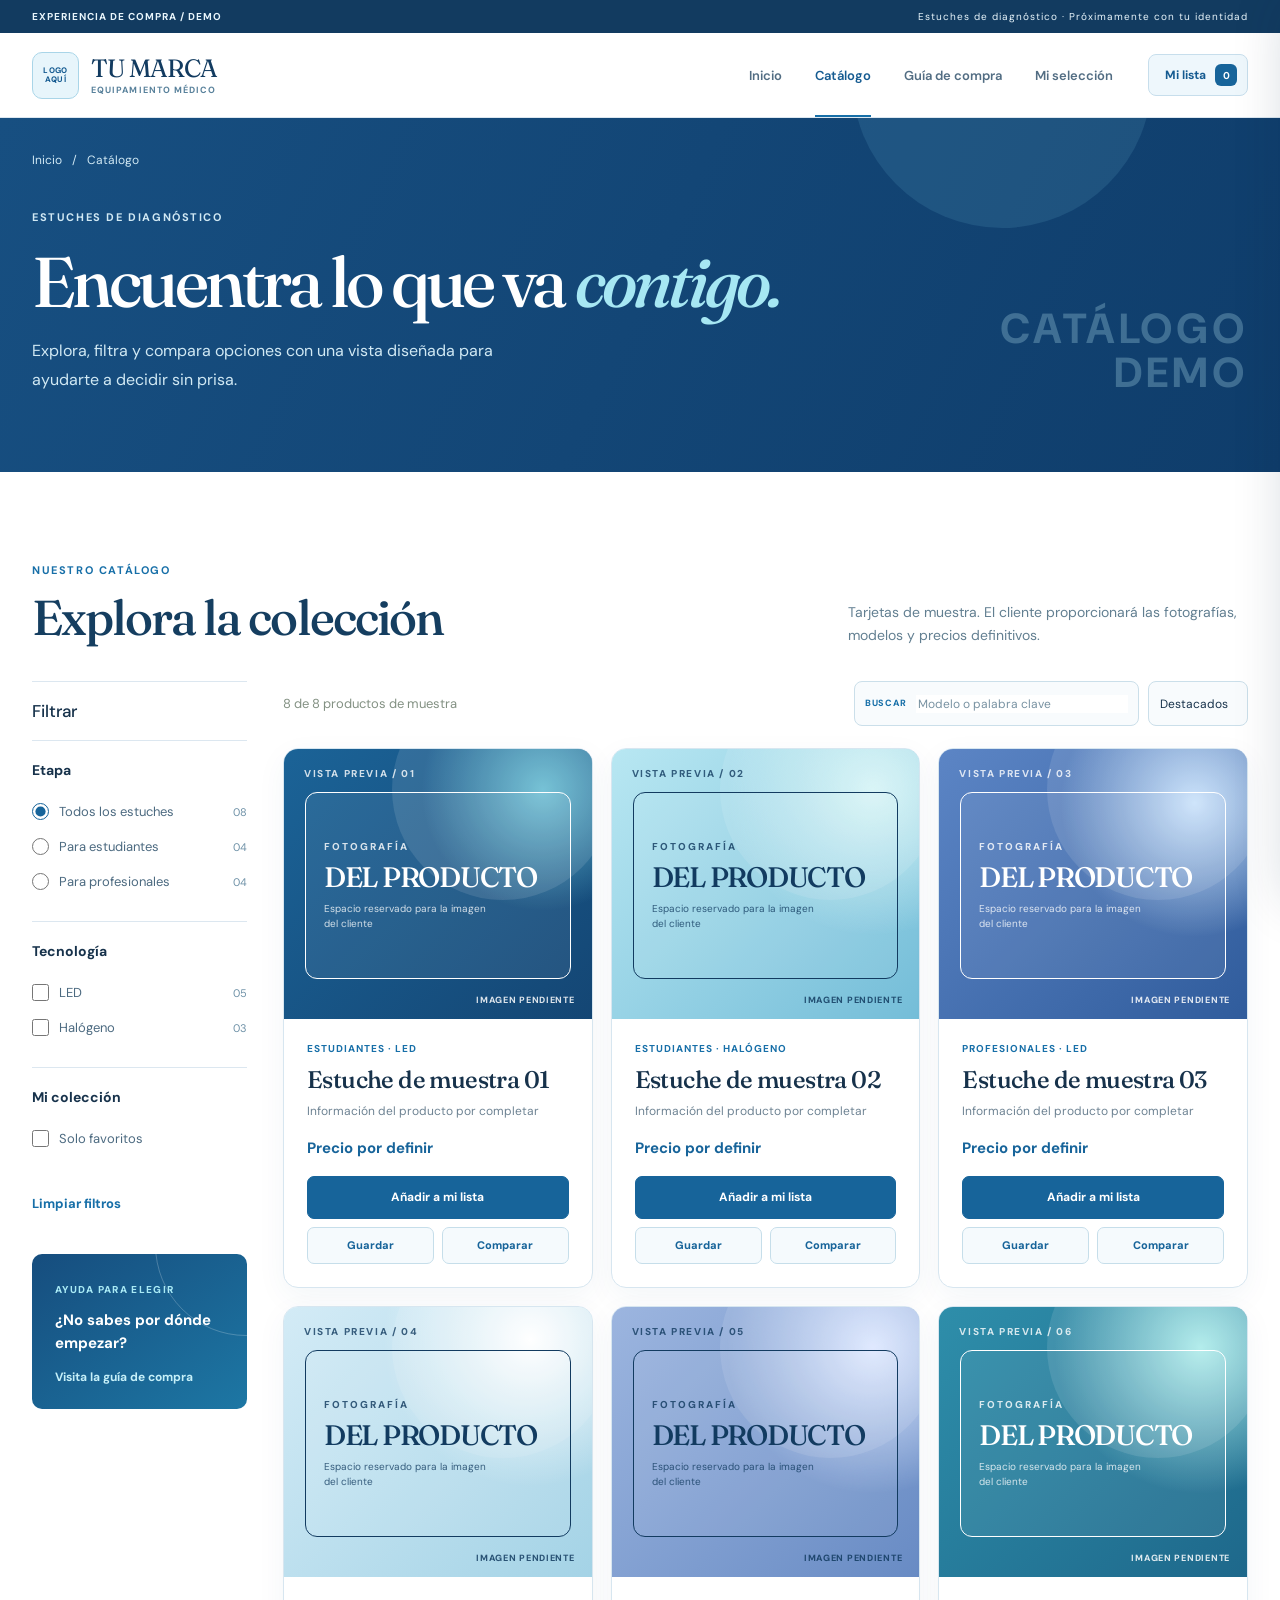
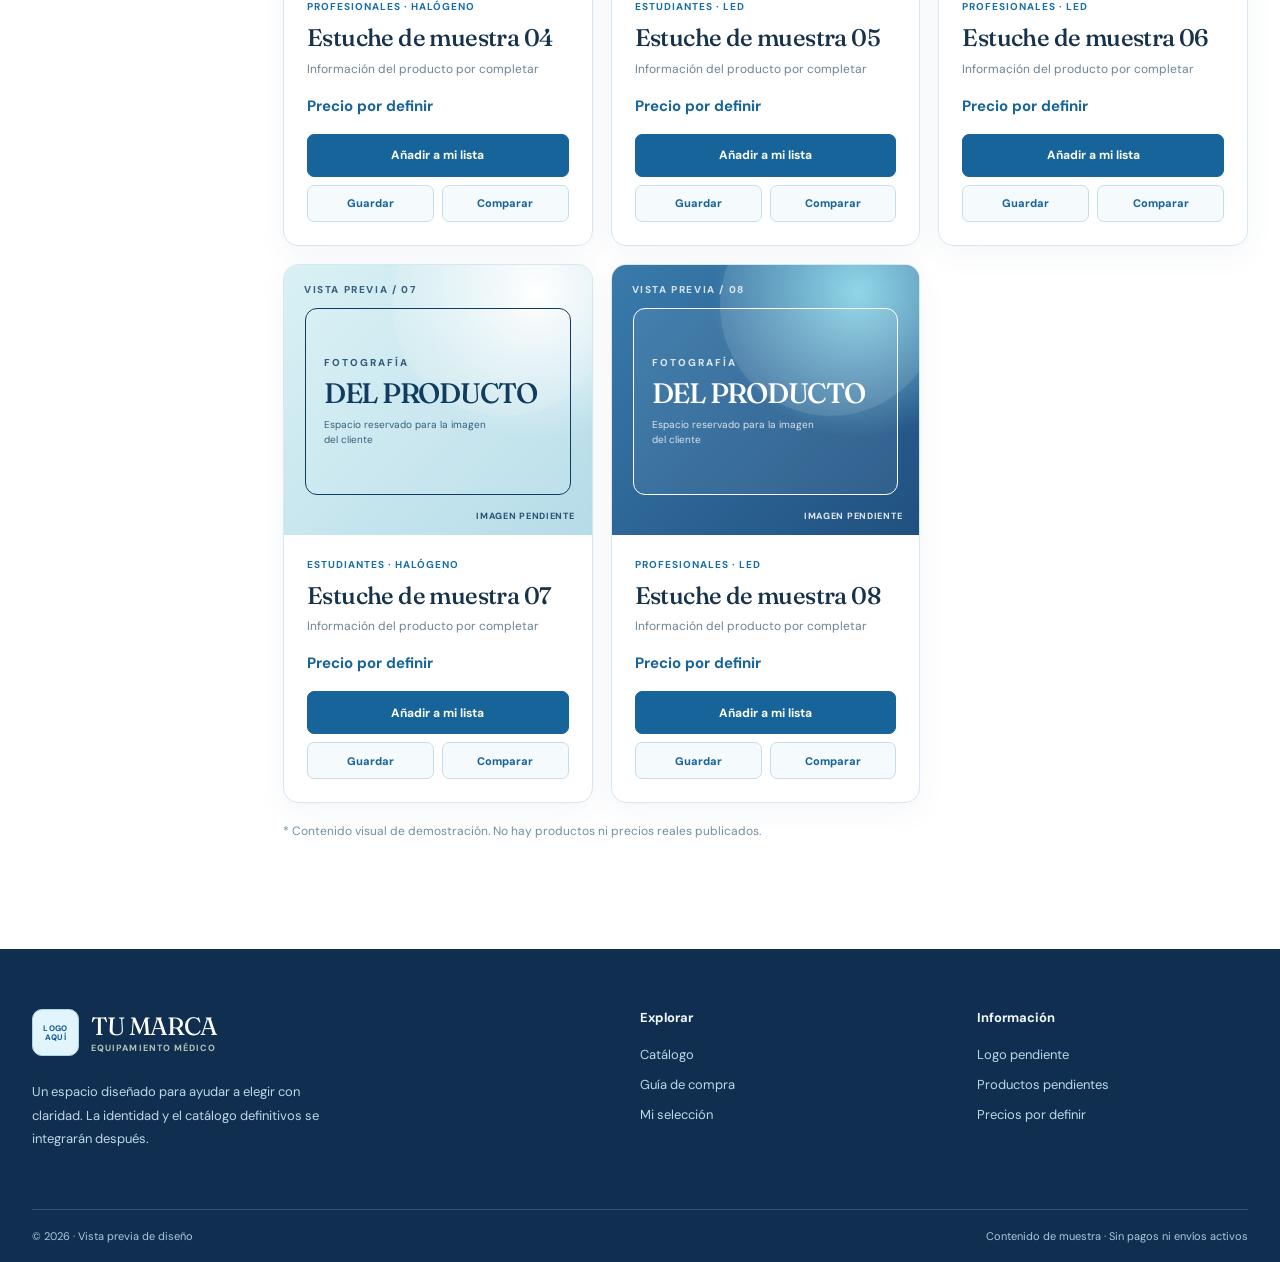
==== commit acb6aec1: "Add stable motion system across demo pages" ====
--- a/catalogo.html
+++ b/catalogo.html
@@ -8,7 +8,7 @@
   <link rel="icon" href="favicon.svg" type="image/svg+xml">
   <link rel="preconnect" href="https://fonts.googleapis.com"><link rel="preconnect" href="https://fonts.gstatic.com" crossorigin>
   <link href="https://fonts.googleapis.com/css2?family=DM+Sans:wght@400;500;600;700&family=Fraunces:opsz,wght@9..144,400;9..144,500;9..144,600&display=swap" rel="stylesheet">
-  <link rel="stylesheet" href="css/base.css"><link rel="stylesheet" href="css/catalogo.css"><link rel="stylesheet" href="css/refresh.css">
+  <link rel="stylesheet" href="css/base.css"><link rel="stylesheet" href="css/catalogo.css"><link rel="stylesheet" href="css/refresh.css"><link rel="stylesheet" href="css/motion.css">
 </head>
 <body data-page="catalog">
   <div id="site-header"></div>
@@ -39,6 +39,6 @@
   <div class="filter-overlay" id="filter-overlay" hidden></div>
   <div class="compare-bar" id="compare-bar" hidden><div class="container compare-bar-inner"><div><span>MI COMPARACIÓN</span><strong id="compare-count">0 opciones</strong></div><div id="compare-chips" class="compare-chips"></div><button id="clear-compare" class="compare-clear" type="button">Limpiar</button><button id="open-compare" class="button button-primary" type="button">Comparar opciones</button></div></div>
   <dialog id="compare-dialog" class="compare-dialog" aria-labelledby="compare-title"><button id="close-compare" class="round-button dialog-close" type="button">Cerrar</button><span class="eyebrow">COMPARA CON CALMA</span><h2 id="compare-title">Tus opciones, lado a lado.</h2><p>Los datos son de muestra hasta recibir el catálogo definitivo.</p><div class="compare-table-wrap"><table id="compare-table"></table></div></dialog>
-  <script src="js/data.js" defer></script><script src="js/site.js" defer></script><script src="js/catalogo.js" defer></script>
+  <script src="js/data.js" defer></script><script src="js/site.js" defer></script><script src="js/catalogo.js" defer></script><script src="js/motion.js" defer></script>
 </body>
 </html>
--- a/css/refresh.css
+++ b/css/refresh.css
@@ -86,7 +86,7 @@
 .product-art.tone-blue{background:radial-gradient(circle at 80% 10%,#83d2e6,transparent 42%),linear-gradient(135deg,#397bac,#205080);color:#fff}
 .product-art::after{display:none}
 .photo-index{position:absolute;top:18px;left:20px;font-size:10px;font-weight:800;letter-spacing:.16em;opacity:.8}
-.photo-frame{position:absolute;inset:43px 21px 40px;border:1px solid currentColor;border-radius:12px;padding:18px;display:flex;flex-direction:column;align-items:flex-start;justify-content:center;text-align:left;z-index:1;background:rgba(255,255,255,.07);backdrop-filter:blur(2px);transition:transform .45s,background .45s}
+.photo-frame{position:absolute;inset:43px 21px 40px;border:1px solid currentColor;border-radius:12px;padding:18px;display:flex;flex-direction:column;align-items:flex-start;justify-content:center;text-align:left;z-index:1;background:rgba(255,255,255,.07);transition:transform .45s,background .45s}
 .product-card:hover .photo-frame{transform:scale(1.035);background:rgba(255,255,255,.14)}
 .photo-frame span{font-size:10px;font-weight:800;letter-spacing:.2em;opacity:.82}
 .photo-frame strong{display:block;font-family:var(--display);font-size:clamp(24px,2.2vw,32px);line-height:1.06;letter-spacing:-.045em;font-weight:500;margin:9px 0}
--- a/css/motion.css
+++ b/css/motion.css
@@ -0,0 +1,78 @@
+/* Motion uses transforms and opacity so the layout stays fixed while objects move. */
+@media (prefers-reduced-motion: no-preference){
+  .motion-enhanced .catalog-main .product-card{animation:none}
+
+  @keyframes motionCloud{0%,100%{transform:translate3d(0,0,0) scale(1)}50%{transform:translate3d(-36px,28px,0) scale(1.09)}}
+  @keyframes motionRing{0%,100%{transform:translate3d(-50%,0,0) scale(1)}50%{transform:translate3d(-56%,15px,0) scale(1.07)}}
+  @keyframes motionBob{0%,100%{transform:translate3d(0,0,0)}50%{transform:translate3d(0,-8px,0)}}
+  @keyframes motionBeacon{0%,100%{opacity:.45;transform:scale(.93)}50%{opacity:.9;transform:scale(1.12)}}
+  @keyframes motionSweep{0%,18%{transform:translate3d(-120%,0,0)}38%,100%{transform:translate3d(120%,0,0)}}
+  @keyframes motionPhoto{0%,100%{transform:translate3d(-15px,-8px,0) scale(.95)}50%{transform:translate3d(24px,14px,0) scale(1.12)}}
+  @keyframes motionFadeFloat{0%,100%{opacity:.72;transform:translate3d(0,0,0)}50%{opacity:1;transform:translate3d(-12px,-12px,0)}}
+  @keyframes motionPanelItem{from{opacity:.72;transform:translate3d(0,12px,0)}to{opacity:1;transform:translate3d(0,0,0)}}
+  @keyframes motionModal{from{opacity:.75;transform:translate3d(0,12px,0) scale(.98)}to{opacity:1;transform:translate3d(0,0,0) scale(1)}}
+  @keyframes motionSelected{from{box-shadow:inset 0 0 0 1px #1975a6,0 0 0 5px rgba(25,117,166,.16)}to{box-shadow:inset 0 0 0 1px #1975a6,0 0 0 0 rgba(25,117,166,0)}}
+
+  .cart-drawer.open .drawer-item{animation:motionPanelItem .45s ease both}
+  .cart-drawer.open .drawer-item:nth-child(2){animation-delay:.05s}
+  .cart-drawer.open .drawer-item:nth-child(3){animation-delay:.1s}
+  .mobile-nav:not([hidden]) a{animation:motionPanelItem .4s ease both}
+  .mobile-nav:not([hidden]) a:nth-child(2){animation-delay:.04s}
+  .mobile-nav:not([hidden]) a:nth-child(3){animation-delay:.08s}
+  .mobile-nav:not([hidden]) a:nth-child(4){animation-delay:.12s}
+  .compare-dialog[open]{animation:motionModal .28s ease both}
+  .choice.active{animation:motionSelected .4s ease both}
+  .gallery-thumbs button.active{transform:translate3d(0,-3px,0) scale(1.03)}
+
+  .home-hero::before{animation:motionCloud 16s ease-in-out infinite}
+  .hero-circle{animation:motionRing 13s ease-in-out infinite}
+  .hero-shape-one{animation:shapeDrift 7s ease-in-out infinite alternate}
+  .hero-shape-two{animation:shapeDrift 5.5s ease-in-out -2s infinite alternate-reverse}
+  .hero-photo-placeholder{position:relative;overflow:hidden}
+  .hero-photo-placeholder::before{content:"";position:absolute;inset:0;width:70%;background:linear-gradient(90deg,transparent,rgba(255,255,255,.08),transparent);transform:translate3d(-120%,0,0);animation:motionSweep 10s ease-in-out infinite;pointer-events:none}
+  .hero-photo-placeholder>*{position:relative;z-index:1}
+  .intro-line-inner i{animation:motionBeacon 3.4s ease-in-out infinite}
+  .intro-line-inner i:nth-of-type(2){animation-delay:1.7s}
+  .tile-illustration::before{animation:motionBeacon 7s ease-in-out infinite}
+  .tile-illustration span{animation:motionBob 6s ease-in-out infinite}
+  .category-professional .tile-illustration span{animation-delay:-3s}
+  .editorial-blob{animation:motionCloud 14s ease-in-out infinite}
+  .journey-step{position:relative;overflow:hidden}
+  .journey-step::before{content:"";position:absolute;left:0;top:0;width:100%;height:3px;background:#3aafd0;transform:scaleX(0);transform-origin:left;transition:transform .45s ease}
+  .journey-step:hover::before{transform:scaleX(1)}
+  .closing-panel::after{animation:motionCloud 19s ease-in-out infinite}
+
+  .product-art::before{content:"";position:absolute;width:72%;aspect-ratio:1;border-radius:50%;right:-12%;top:-23%;background:rgba(255,255,255,.2);opacity:.55;transform:translate3d(-15px,-8px,0);animation:motionPhoto 10s ease-in-out infinite;animation-play-state:paused;pointer-events:none}
+  .motion-active .product-art::before{animation-play-state:running}
+  .product-card .photo-frame{transition:transform .45s ease,background .45s ease,border-color .45s ease}
+  .product-card:hover .photo-frame{border-color:currentColor}
+  .product-add:active,.button:active,.header-action:active,.product-favorite:active,.product-compare:active{transform:scale(.97)}
+
+  .catalog-intro::after{animation:motionCloud 16s ease-in-out infinite}
+  .intro-flower{animation:motionFadeFloat 9s ease-in-out infinite}
+  .filter-help{position:relative;overflow:hidden}
+  .filter-help::before{content:"";position:absolute;width:180px;height:180px;right:-90px;top:-100px;border:1px solid rgba(255,255,255,.22);border-radius:50%;transition:transform .6s ease}
+  .filter-help:hover::before{transform:scale(1.3)}
+
+  .guide-art-card{animation:guideFloat 6s ease-in-out infinite}
+  .guide-art-circle{animation:guideBreathe 8s ease-in-out infinite}
+  .selector-mark{animation:motionBob 7s ease-in-out infinite}
+  .principle-card{transition:transform .35s ease,box-shadow .35s ease,border-color .35s ease}
+  .principle-card:hover{border-color:#a9d9e9}
+
+  .list-intro{position:relative;overflow:hidden}
+  .list-intro::after{content:"";position:absolute;width:390px;height:390px;right:8%;top:-180px;border:1px solid rgba(24,115,165,.15);border-radius:50%;animation:motionCloud 16s ease-in-out infinite;pointer-events:none}
+  .list-intro .container{position:relative;z-index:1}
+  .list-summary{overflow:hidden}
+  .list-summary::before{content:"";position:absolute;width:260px;height:260px;right:-120px;top:-120px;border:1px solid rgba(255,255,255,.25);border-radius:50%;animation:motionCloud 14s ease-in-out infinite;pointer-events:none}
+  .list-summary>*{position:relative;z-index:1}
+  .list-empty .empty-decoration{animation:motionBob 7s ease-in-out infinite}
+
+  html[data-motion-paused] *,html[data-motion-paused] *::before,html[data-motion-paused] *::after{animation-play-state:paused!important}
+}
+@media (max-width: 800px) and (prefers-reduced-motion: no-preference){
+  .guide-art-circle{animation:none}
+}
+@media (max-width: 900px) and (prefers-reduced-motion: no-preference){
+  .list-summary{position:relative}
+}
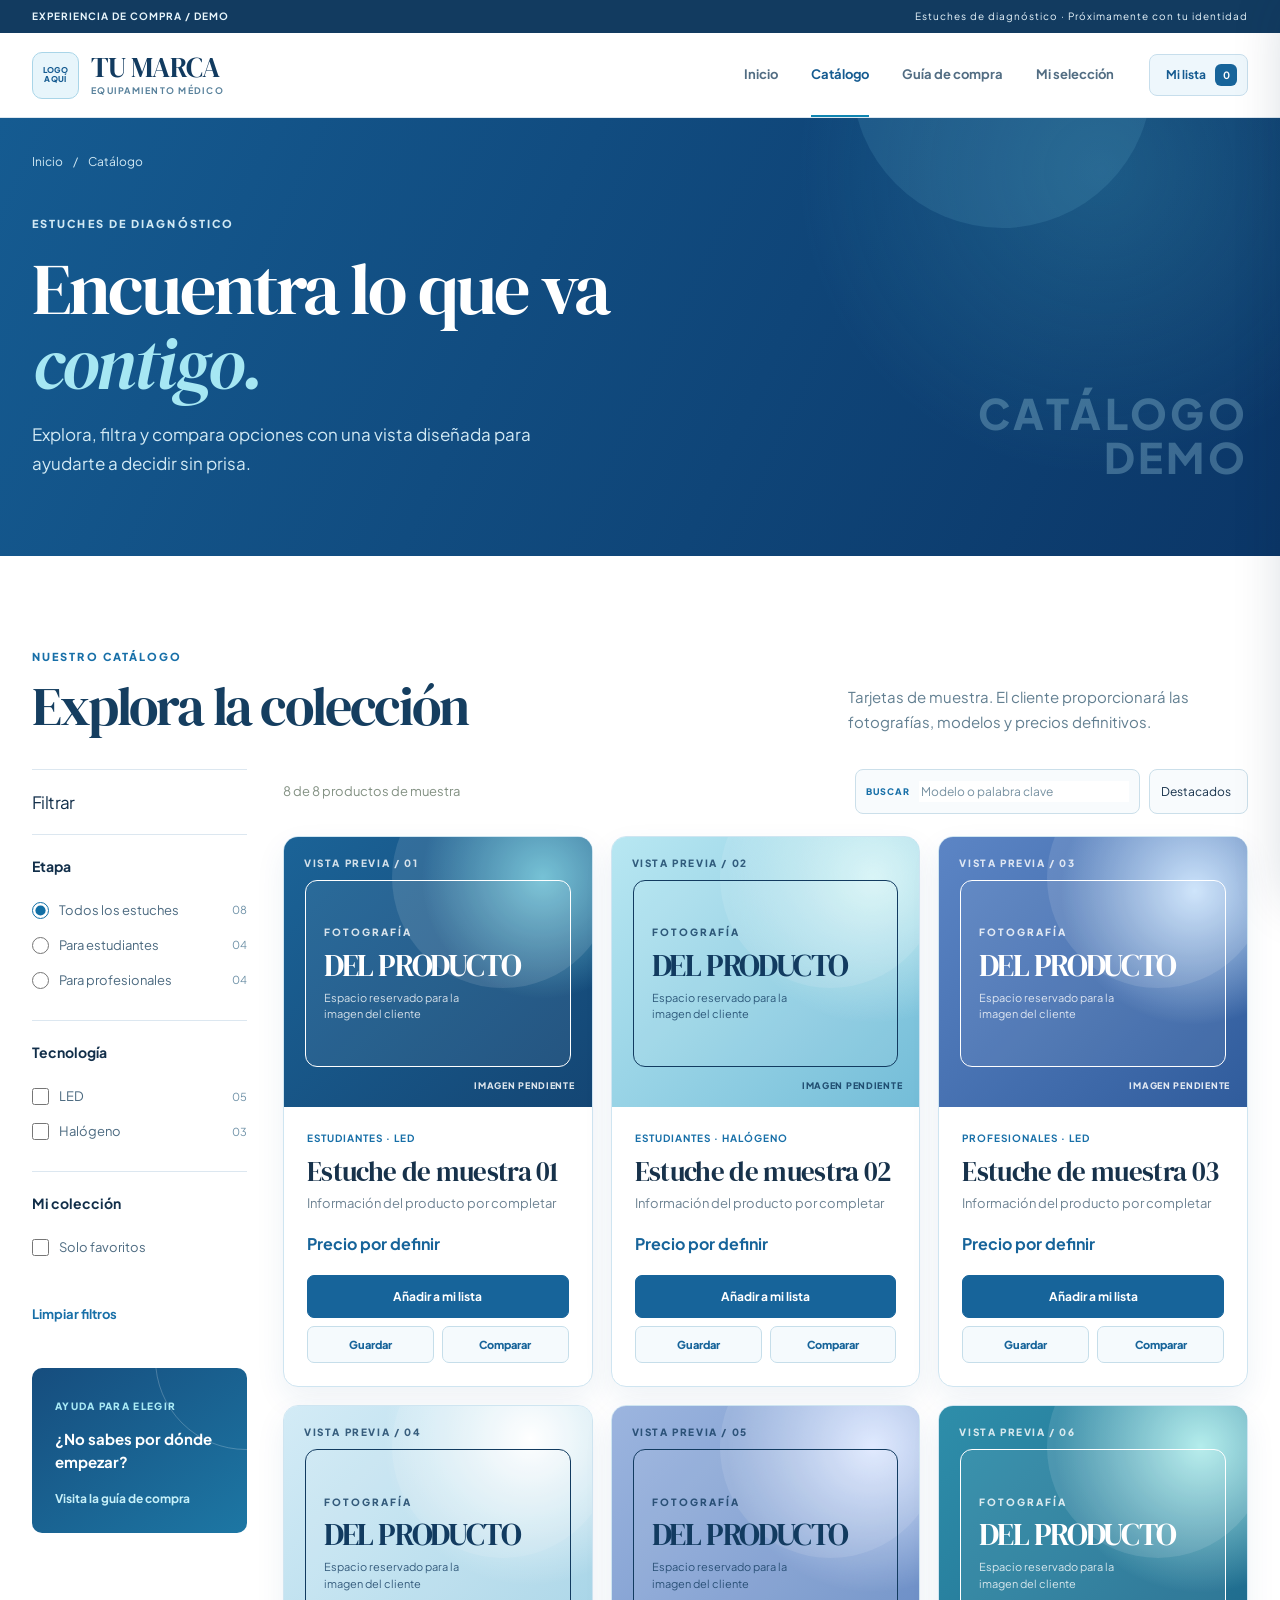
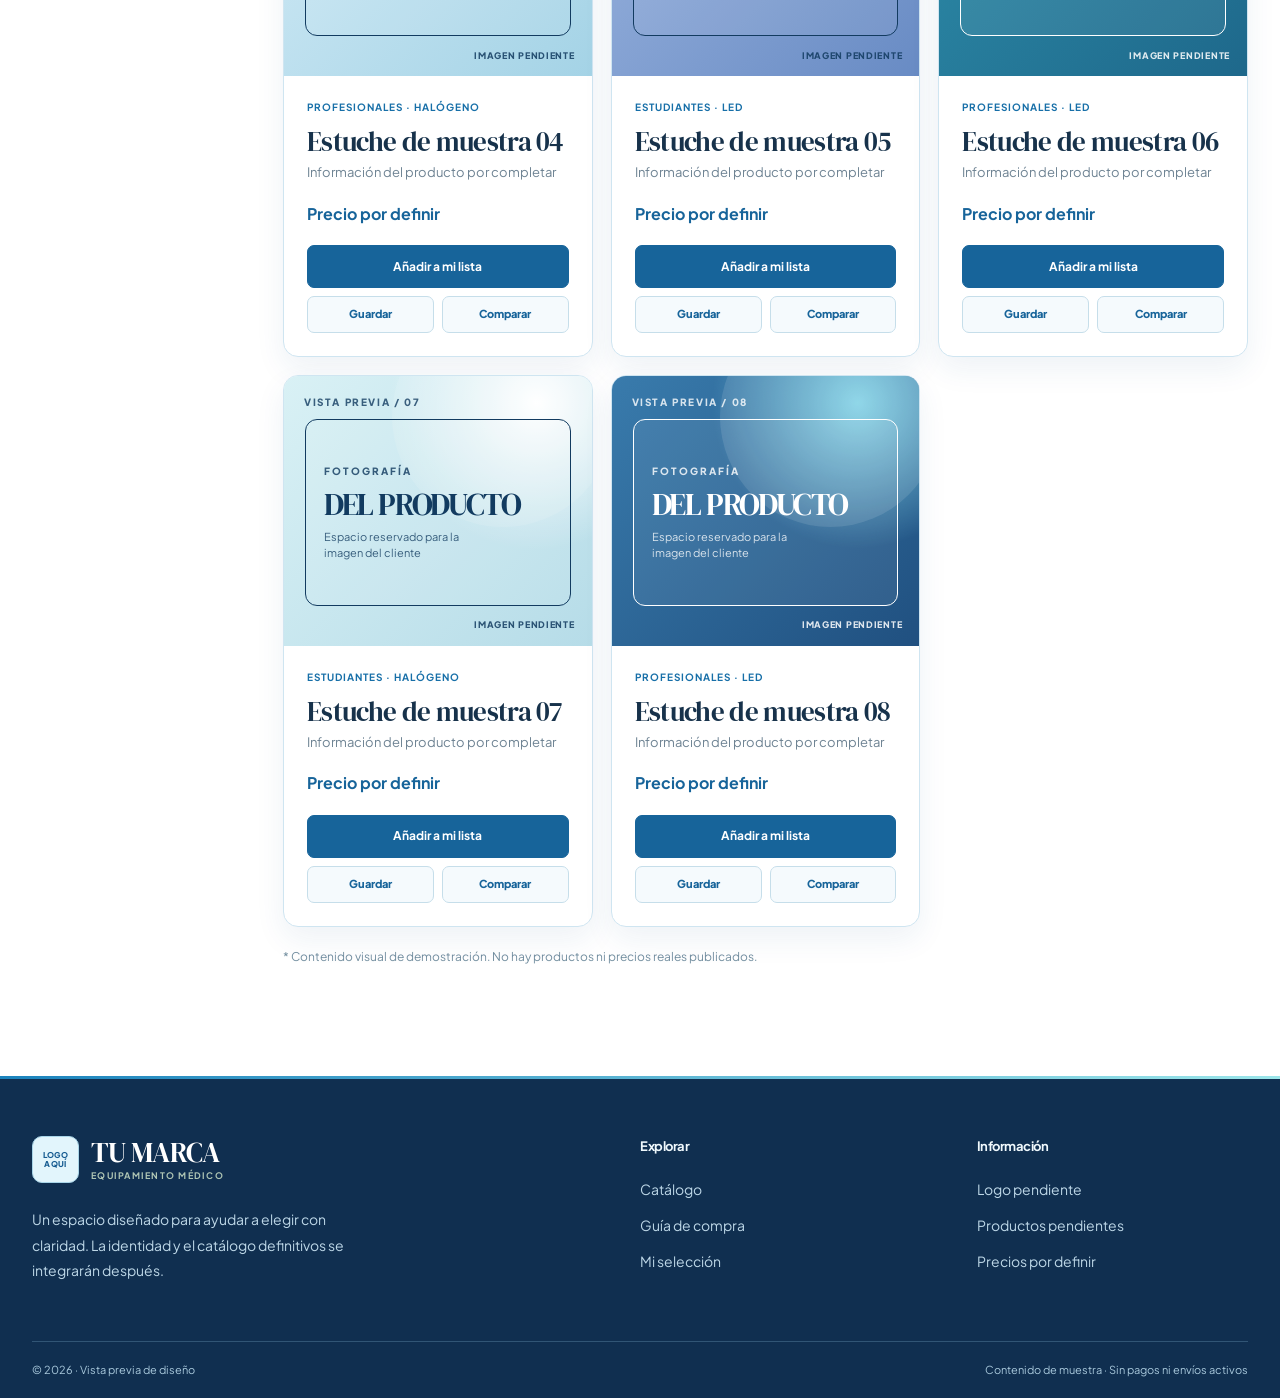
==== commit de1c99d6: "Enhance typography and interactive visual effects" ====
--- a/catalogo.html
+++ b/catalogo.html
@@ -7,7 +7,7 @@
   <title>Catálogo | Tu marca · Equipamiento médico</title>
   <link rel="icon" href="favicon.svg" type="image/svg+xml">
   <link rel="preconnect" href="https://fonts.googleapis.com"><link rel="preconnect" href="https://fonts.gstatic.com" crossorigin>
-  <link href="https://fonts.googleapis.com/css2?family=DM+Sans:wght@400;500;600;700&family=Fraunces:opsz,wght@9..144,400;9..144,500;9..144,600&display=swap" rel="stylesheet">
+  <link href="https://fonts.googleapis.com/css2?family=DM+Serif+Display:ital@0;1&family=Plus+Jakarta+Sans:wght@400;500;600;700;800&display=swap" rel="stylesheet">
   <link rel="stylesheet" href="css/base.css"><link rel="stylesheet" href="css/catalogo.css"><link rel="stylesheet" href="css/refresh.css"><link rel="stylesheet" href="css/motion.css">
 </head>
 <body data-page="catalog">
--- a/css/base.css
+++ b/css/base.css
@@ -1,7 +1,7 @@
-:root{--ink:#243d33;--forest:#315847;--forest-deep:#213d32;--sage:#839e89;--sage-light:#e7eee5;--cream:#f8f6f1;--cream-deep:#f1eee6;--clay:#b4775e;--clay-light:#f1e5dc;--white:#fff;--muted:#6f7e73;--line:#e2e5dd;--shadow:0 18px 44px rgba(38,64,46,.09);--display:Fraunces,Georgia,serif}
+:root{--ink:#243d33;--forest:#315847;--forest-deep:#213d32;--sage:#839e89;--sage-light:#e7eee5;--cream:#f8f6f1;--cream-deep:#f1eee6;--clay:#b4775e;--clay-light:#f1e5dc;--white:#fff;--muted:#6f7e73;--line:#e2e5dd;--shadow:0 18px 44px rgba(38,64,46,.09);--display:"DM Serif Display",Georgia,serif}
 *{box-sizing:border-box}
 html{scroll-behavior:smooth;scroll-padding-top:80px}
-body{margin:0;color:var(--ink);background:#fff;font-family:"DM Sans",Arial,sans-serif;-webkit-font-smoothing:antialiased}
+body{margin:0;color:var(--ink);background:#fff;font-family:"Plus Jakarta Sans",Arial,sans-serif;-webkit-font-smoothing:antialiased}
 body.locked{overflow:hidden}
 button,input,select{font:inherit}button{cursor:pointer}a{color:inherit;text-decoration:none}img{max-width:100%;display:block}
 .container{width:min(100% - 64px,1220px);margin-inline:auto}
@@ -37,7 +37,7 @@
 .brand:hover .brand-mark{transform:rotate(18deg)}
 .brand-mark .icon{width:19px;height:19px}
 .brand-name{font-family:var(--display);font-size:21px;letter-spacing:-.04em;line-height:.96;color:var(--forest-deep)}
-.brand-name small{display:block;font-family:"DM Sans",Arial,sans-serif;font-size:8px;letter-spacing:.12em;text-transform:uppercase;font-weight:700;color:#9aab9b;margin-top:6px}
+.brand-name small{display:block;font-family:"Plus Jakarta Sans",Arial,sans-serif;font-size:8px;letter-spacing:.12em;text-transform:uppercase;font-weight:700;color:#9aab9b;margin-top:6px}
 .main-nav{display:flex;align-items:center;gap:33px;margin-left:auto;height:100%}
 .main-nav a{position:relative;height:100%;display:flex;align-items:center;font-size:11px;color:#687c6f;font-weight:600}
 .main-nav a[aria-current="page"]{color:var(--forest-deep)}
@@ -57,7 +57,7 @@
 .footer-brand .brand-name small{color:#afc6b4}
 .footer-grid p{max-width:320px;color:#bccdc1;font-size:11px;line-height:1.8;margin:24px 0 0}
 .footer-grid>div:not(:first-child){display:flex;flex-direction:column;align-items:flex-start;gap:13px}
-.footer-grid h3{font-family:"DM Sans",Arial,sans-serif;font-size:11px;font-weight:700;margin:0 0 7px}
+.footer-grid h3{font-family:"Plus Jakarta Sans",Arial,sans-serif;font-size:11px;font-weight:700;margin:0 0 7px}
 .footer-grid a:not(.brand),.footer-grid span:not(.brand-mark):not(.brand-name){font-size:11px;color:#b8cbbd}
 .footer-grid a:not(.brand):hover{color:#fff}
 .footer-bottom{display:flex;justify-content:space-between;gap:20px;border-top:1px solid #446052;padding-top:19px;padding-bottom:19px;font-size:9px;color:#a7bcae}
--- a/css/catalogo.css
+++ b/css/catalogo.css
@@ -11,7 +11,7 @@
 .catalog-layout{display:grid;grid-template-columns:215px minmax(0,1fr);gap:36px}
 .filter-panel{border-top:1px solid var(--line)}
 .filter-head{display:flex;align-items:center;justify-content:space-between;padding:18px 0}
-.filter-head h3{font-family:"DM Sans",Arial,sans-serif;font-size:13px;margin:0}
+.filter-head h3{font-family:"Plus Jakarta Sans",Arial,sans-serif;font-size:13px;margin:0}
 .filter-close{display:none}
 .filter-group{border:0;border-top:1px solid var(--line);padding:20px 0 22px;margin:0}
 .filter-group legend{font-size:11px;font-weight:700;padding:0;float:left;width:100%;margin-bottom:15px}
@@ -65,7 +65,7 @@
 .compare-table-wrap{overflow-x:auto}
 .compare-dialog table{border-collapse:collapse;width:100%;min-width:540px;text-align:left}
 .compare-dialog th,.compare-dialog td{border-bottom:1px solid var(--line);padding:14px 10px;font-size:11px}
-.compare-dialog th:first-child{color:#879588;width:130px;font-family:"DM Sans",Arial,sans-serif;font-weight:600}
+.compare-dialog th:first-child{color:#879588;width:130px;font-family:"Plus Jakarta Sans",Arial,sans-serif;font-weight:600}
 .compare-dialog th:not(:first-child){font-family:var(--display);font-size:15px;font-weight:500}
 .compare-dialog td:first-child{color:#879588}
 .compare-dialog .muted{color:#9aaa9a}
--- a/css/refresh.css
+++ b/css/refresh.css
@@ -22,7 +22,7 @@
 .header,.header.is-scrolled{background:rgba(255,255,255,.97);border-color:#dce7f0}
 .header.is-scrolled{box-shadow:0 12px 30px rgba(17,61,102,.1)}
 .brand{min-width:195px;gap:12px}
-.brand-mark{width:47px;height:47px;border-radius:10px;border:1px solid #a9d5e8;background:#e7f5fb;color:#155b91;font-family:"DM Sans",Arial,sans-serif;font-size:8px;font-weight:800;letter-spacing:.05em;line-height:1.1;text-align:center;transform:none!important}
+.brand-mark{width:47px;height:47px;border-radius:10px;border:1px solid #a9d5e8;background:#e7f5fb;color:#155b91;font-family:"Plus Jakarta Sans",Arial,sans-serif;font-size:8px;font-weight:800;letter-spacing:.05em;line-height:1.1;text-align:center;transform:none!important}
 .brand-name{font-size:25px;color:#123b60}
 .brand-name small{color:#58819b;font-size:9px}
 .main-nav a{color:#526d83;font-size:13px}
@@ -124,7 +124,7 @@
 .hero-photo-placeholder strong{font-family:var(--display);font-size:clamp(44px,4.4vw,66px);line-height:1.02;letter-spacing:-.055em;font-weight:500;margin:16px 0 24px}
 .hero-photo-placeholder small{font-size:13px;color:#d5ecf8}
 .hero-card{left:14px;bottom:18px;min-width:270px;border-radius:11px;box-shadow:0 16px 30px rgba(12,44,77,.2)}
-.hero-card-mark{width:auto;height:auto;padding:8px;border-radius:5px;background:#e4f5fb;color:#136a9a;font-family:"DM Sans",Arial,sans-serif;font-size:9px;font-weight:800}
+.hero-card-mark{width:auto;height:auto;padding:8px;border-radius:5px;background:#e4f5fb;color:#136a9a;font-family:"Plus Jakarta Sans",Arial,sans-serif;font-size:9px;font-weight:800}
 .hero-card small{color:#66869a}
 .hero-card strong{color:#173e60}
 .visual-caption{color:#c3e5f3;bottom:15px;right:23px}
@@ -139,7 +139,7 @@
 .tile-illustration{width:240px;height:240px;right:20px;top:20px;border-color:rgba(19,82,124,.17)}
 .tile-illustration::before{border-color:rgba(19,82,124,.13)}
 .category-professional .tile-illustration,.category-professional .tile-illustration::before{border-color:rgba(255,255,255,.23)}
-.tile-illustration span,.tile-professional-art span{font-family:"DM Sans",Arial,sans-serif;font-size:13px;font-weight:800;letter-spacing:.08em;color:#246d9b;text-align:center}
+.tile-illustration span,.tile-professional-art span{font-family:"Plus Jakarta Sans",Arial,sans-serif;font-size:13px;font-weight:800;letter-spacing:.08em;color:#246d9b;text-align:center}
 .category-professional .tile-illustration span{color:#d3f0f7;font-size:12px}
 .tile-bottom h3{font-size:38px}
 .tile-bottom p,.category-professional .tile-bottom p{color:inherit;opacity:.75;font-size:14px}
@@ -153,12 +153,12 @@
 .editorial-paper::before{background:#2395c0}
 .paper-overline{color:#497793}
 .paper-line{background:#d7ebf5}
-.paper-seal{width:auto;height:auto;padding:11px 13px;border-radius:7px;border-color:#a8d7e9;background:#e8f7fc;color:#17649a;font-family:"DM Sans",Arial,sans-serif;font-size:10px;font-weight:800}
+.paper-seal{width:auto;height:auto;padding:11px 13px;border-radius:7px;border-color:#a8d7e9;background:#e8f7fc;color:#17649a;font-family:"Plus Jakarta Sans",Arial,sans-serif;font-size:10px;font-weight:800}
 .editorial-caption{color:#336987}
 .editorial-copy li{color:#486b81}
 .journey-section{background:#f3f9fd}
 .journey-step{border-radius:14px;border-color:#dbeaf2}
-.journey-icon{height:auto;margin:30px 0 12px;font-family:"DM Sans",Arial,sans-serif;font-size:12px;letter-spacing:.13em;font-weight:800;color:#1287b4}
+.journey-icon{height:auto;margin:30px 0 12px;font-family:"Plus Jakarta Sans",Arial,sans-serif;font-size:12px;letter-spacing:.13em;font-weight:800;color:#1287b4}
 .journey-step h3{color:#143c60}
 .closing-panel{background:linear-gradient(115deg,#1b6b9c,#123e6a);border-radius:18px;box-shadow:0 22px 45px rgba(22,77,127,.18)}
 .closing-panel::after{border-color:rgba(255,255,255,.28)}
@@ -172,7 +172,7 @@
 .catalog-intro .breadcrumbs,.catalog-intro .eyebrow,.catalog-intro p{color:#d1e9f4}
 .catalog-intro h1{color:#fff}
 .catalog-intro h1 em{color:#a6e7f3}
-.intro-flower{color:rgba(188,233,245,.28);font-family:"DM Sans",Arial,sans-serif;font-size:42px;font-weight:800;line-height:1.05;letter-spacing:.08em;text-align:right;animation:none}
+.intro-flower{color:rgba(188,233,245,.28);font-family:"Plus Jakarta Sans",Arial,sans-serif;font-size:42px;font-weight:800;line-height:1.05;letter-spacing:.08em;text-align:right;animation:none}
 .catalog-section{background:#fff}
 .catalog-top h2{color:#153e60}
 .catalog-top p{color:#627f91}
@@ -183,7 +183,7 @@
 .filter-option small{color:#6e91a7}
 .clear-filters{color:#176fa8}
 .filter-help{background:linear-gradient(145deg,#164d7e,#1d77a4);color:#fff;border-radius:10px}
-.filter-help>span{font-family:"DM Sans",Arial,sans-serif;font-size:10px;letter-spacing:.13em;font-weight:800;color:#a9eaf5}
+.filter-help>span{font-family:"Plus Jakarta Sans",Arial,sans-serif;font-size:10px;letter-spacing:.13em;font-weight:800;color:#a9eaf5}
 .filter-help p{color:#fff;font-size:15px}
 .filter-help a{color:#c6f0f9;font-size:12px}
 .search-box,.sort-box{border-color:#cbdfea;border-radius:8px;background:#f8fbfd}
@@ -196,7 +196,7 @@
 .mobile-filter-button{border-color:#cbdfea;background:#f8fbfd;color:#155b91;border-radius:8px;font-weight:700}
 .active-filters button{background:#e5f4fa;border-color:#add8e9;color:#17649a}
 .empty-state{background:#f1f9fc;border-color:#abd6e6}
-.empty-state>span{font-family:"DM Sans",Arial,sans-serif;font-size:11px;font-weight:800;letter-spacing:.13em;color:#176fa8}
+.empty-state>span{font-family:"Plus Jakarta Sans",Arial,sans-serif;font-size:11px;font-weight:800;letter-spacing:.13em;color:#176fa8}
 .catalog-note{color:#738fa0}
 .filter-overlay,.compare-dialog::backdrop{background:rgba(9,34,57,.55)}
 .compare-bar{border-radius:12px;border-color:#bad8e7;box-shadow:0 17px 40px rgba(19,61,103,.2)}
@@ -246,7 +246,7 @@
 .selector-copy h2,.selector-copy p{color:#fff}
 .selector-copy h2 em{color:#a6e6f3}
 .selector-copy .eyebrow{color:#9addf0}
-.selector-mark{font-family:"DM Sans",Arial,sans-serif;font-size:39px;font-weight:800;line-height:1.15;letter-spacing:.07em;color:rgba(198,237,247,.23);margin-top:42px}
+.selector-mark{font-family:"Plus Jakarta Sans",Arial,sans-serif;font-size:39px;font-weight:800;line-height:1.15;letter-spacing:.07em;color:rgba(198,237,247,.23);margin-top:42px}
 .selector-card{border-color:#b9d9e9;border-radius:16px;box-shadow:0 20px 50px rgba(8,41,74,.2)}
 .choice{border-radius:9px;background:#f4f9fc;border-color:#d5e7f0}
 .choice:hover{border-color:#87c8df}
@@ -278,7 +278,7 @@
 .list-item-copy p,.list-heading a{color:#17649a}
 .remove-link{color:#176fa8}
 .list-empty{background:radial-gradient(circle at 50% 0,#dbf0f8,#f1f8fc 70%);border:1px solid #d7eaf3;border-radius:16px}
-.empty-decoration{font-family:"DM Sans",Arial,sans-serif;font-size:25px;font-weight:800;letter-spacing:.12em;line-height:1.25;color:#9acbdd;animation:none}
+.empty-decoration{font-family:"Plus Jakarta Sans",Arial,sans-serif;font-size:25px;font-weight:800;letter-spacing:.12em;line-height:1.25;color:#9acbdd;animation:none}
 .list-more{background:#eff7fb}
 
 @media(max-width:1050px){
@@ -341,3 +341,87 @@
   .hero-shape,.guide-art-card{animation:none}
   .product-card,.category-tile,.journey-step{transition:none}
 }
+
+/* A more expressive, readable editorial type system. */
+:root{--forest:#126fa5;--forest-deep:#103e69;--clay:#0f85b1;--ink:#122f4a;--shadow:0 26px 55px rgba(15,66,110,.16)}
+body{font-size:16px;line-height:1.65}
+h1,h2,h3{font-weight:400;letter-spacing:-.035em}
+.eyebrow{font-size:11px;letter-spacing:.19em;font-weight:800}
+.main-nav a{font-size:13px;font-weight:700}
+.brand-name{font-size:28px;letter-spacing:-.025em}
+.brand-name small{font-size:9px;letter-spacing:.14em}
+.button{font-size:14px;font-weight:800;letter-spacing:.005em}
+.link-button,.text-link{font-size:14px;font-weight:800}
+.section-heading h2{font-size:clamp(44px,4.4vw,64px);line-height:1.08;letter-spacing:-.04em}
+.section-heading p{font-size:16px;line-height:1.7}
+.page-intro h1{font-size:clamp(58px,5.6vw,82px);line-height:1.05;letter-spacing:-.04em}
+.page-intro p{font-size:17px;line-height:1.75}
+.hero-copy h1{font-size:clamp(64px,6.1vw,88px);line-height:1.015;letter-spacing:-.045em}
+.hero-copy>p{font-size:17px;line-height:1.75}
+.hero-visual{background:radial-gradient(circle at 80% 20%,#52b8ce 0,transparent 33%),linear-gradient(145deg,#16669a,#0c3b70 77%);box-shadow:0 33px 65px rgba(18,82,135,.27)}
+.hero-photo-placeholder strong{font-size:clamp(46px,4.5vw,67px);letter-spacing:-.035em}
+.category-student{background:linear-gradient(125deg,#e0f5fa,#a9dbea)}
+.category-professional{background:linear-gradient(125deg,#268ab2,#0e4b7c)}
+.category-tile{box-shadow:0 10px 25px rgba(26,99,145,.08)}
+.category-tile::after{position:absolute;right:29px;bottom:-76px;font-family:var(--display);font-size:230px;line-height:1;letter-spacing:-.08em;opacity:.055;pointer-events:none}
+.category-student::after{content:"01"}
+.category-professional::after{content:"02"}
+.tile-bottom h3{font-size:42px;line-height:1.05}
+.tile-bottom p{font-size:15px}
+.product-card{border-color:#cfe5f1;box-shadow:0 12px 30px rgba(24,87,130,.075)}
+.product-card:hover{box-shadow:0 29px 55px rgba(24,87,130,.19)}
+.product-card-copy h3{font-size:27px;line-height:1.08}
+.product-card-copy p{font-size:13px}
+.product-card-copy strong{font-size:16px}
+.photo-frame strong{font-size:clamp(26px,2.4vw,35px);line-height:1.02}
+.photo-frame small{font-size:11px}
+.journey-step h3{font-size:33px}
+.journey-step p{font-size:15px}
+.journey-step::after{position:absolute;right:18px;top:5px;font-family:var(--display);font-size:110px;line-height:1;opacity:.045;pointer-events:none}
+.journey-step:nth-child(1)::after{content:"01"}
+.journey-step:nth-child(2)::after{content:"02"}
+.journey-step:nth-child(3)::after{content:"03"}
+.editorial-copy h2,.journey-heading h2{font-size:clamp(46px,4.7vw,66px);line-height:1.07}
+.editorial-copy>p{font-size:17px}
+.closing-panel h2{font-size:clamp(46px,4.2vw,62px)}
+.catalog-intro{background:radial-gradient(circle at 86% 12%,rgba(84,192,212,.22),transparent 26%),linear-gradient(115deg,#155b91,#0b3667)}
+.catalog-top h2{font-size:54px;line-height:1.08}
+.catalog-top p{font-size:15px}
+.guide-hero h1{font-size:clamp(58px,5.7vw,83px)}
+.guide-hero p{font-size:17px}
+.principle-card h3{font-size:34px;line-height:1.12}
+.principle-card p{font-size:15px}
+.selector-copy h2,.faq-grid h2{font-size:clamp(46px,4.7vw,65px);line-height:1.08}
+.selector-copy p,.faq-grid>div:first-child>p{font-size:16px}
+.list-intro h1{font-size:clamp(60px,5.8vw,83px)}
+.list-heading h2{font-size:41px}
+.list-summary h2{font-size:40px}
+.list-summary p{font-size:15px}
+.detail-info h1{font-size:clamp(56px,5vw,73px)}
+.detail-lead{font-size:17px}
+.detail-art .photo-frame strong{font-size:clamp(54px,5.2vw,78px)}
+.footer-grid p{font-size:14px}
+.footer-grid a:not(.brand),.footer-grid span:not(.brand-mark):not(.brand-name){font-size:14px}
+@media(max-width:1050px){.hero-copy h1{font-size:clamp(56px,6vw,76px)}.catalog-top h2{font-size:47px}.detail-info h1{font-size:60px}}
+@media(max-width:800px){.hero-copy h1{font-size:clamp(54px,8vw,72px)}.guide-hero h1{font-size:clamp(53px,7.5vw,70px)}}
+@media(max-width:620px){
+  .brand-name{font-size:21px}
+  .eyebrow{font-size:10px}
+  .hero-copy h1{font-size:clamp(48px,11.3vw,56px)}
+  .hero-copy>p{font-size:15px}
+  .hero-photo-placeholder strong{font-size:clamp(35px,8.4vw,49px)}
+  .section-heading h2{font-size:clamp(38px,9vw,48px)}
+  .section-heading p,.page-intro p{font-size:15px}
+  .page-intro h1{font-size:clamp(47px,10.8vw,57px)}
+  .category-tile::after{font-size:160px;bottom:-45px}
+  .tile-bottom h3{font-size:33px}
+  .product-card-copy h3{font-size:25px}
+  .photo-frame strong{font-size:30px}
+  .catalog-top h2{font-size:41px}
+  .guide-hero h1{font-size:clamp(46px,10vw,55px)}
+  .selector-copy h2,.faq-grid h2{font-size:47px}
+  .list-intro h1{font-size:clamp(48px,10.5vw,57px)}
+  .list-heading h2{font-size:34px}
+  .detail-info h1{font-size:47px}
+  .detail-art .photo-frame strong{font-size:clamp(42px,9.5vw,55px)}
+}
--- a/css/motion.css
+++ b/css/motion.css
@@ -12,6 +12,12 @@
   @keyframes motionPanelItem{from{opacity:.72;transform:translate3d(0,12px,0)}to{opacity:1;transform:translate3d(0,0,0)}}
   @keyframes motionModal{from{opacity:.75;transform:translate3d(0,12px,0) scale(.98)}to{opacity:1;transform:translate3d(0,0,0) scale(1)}}
   @keyframes motionSelected{from{box-shadow:inset 0 0 0 1px #1975a6,0 0 0 5px rgba(25,117,166,.16)}to{box-shadow:inset 0 0 0 1px #1975a6,0 0 0 0 rgba(25,117,166,0)}}
+  @keyframes motionUnderline{from{background-size:0 4px}to{background-size:100% 4px}}
+  @keyframes motionEdge{0%,100%{opacity:.3;transform:translate3d(-45%,0,0)}50%{opacity:.65;transform:translate3d(55%,0,0)}}
+  @keyframes motionOrbit{0%,100%{transform:translate3d(0,0,0) rotate(-1deg)}50%{transform:translate3d(8px,-10px,0) rotate(1deg)}}
+  @keyframes motionLift{0%,100%{transform:translate3d(0,0,0)}50%{transform:translate3d(0,-5px,0)}}
+  @keyframes motionSpectrum{from{background-position:0% 50%}to{background-position:200% 50%}}
+  @keyframes motionStrip{from{transform:translate3d(0,0,0)}to{transform:translate3d(500%,0,0)}}
 
   .cart-drawer.open .drawer-item{animation:motionPanelItem .45s ease both}
   .cart-drawer.open .drawer-item:nth-child(2){animation-delay:.05s}
@@ -31,21 +37,41 @@
   .hero-photo-placeholder{position:relative;overflow:hidden}
   .hero-photo-placeholder::before{content:"";position:absolute;inset:0;width:70%;background:linear-gradient(90deg,transparent,rgba(255,255,255,.08),transparent);transform:translate3d(-120%,0,0);animation:motionSweep 10s ease-in-out infinite;pointer-events:none}
   .hero-photo-placeholder>*{position:relative;z-index:1}
+  .hero-visual::before{content:"";position:absolute;inset:0;z-index:0;background:radial-gradient(circle at var(--spot-x,75%) var(--spot-y,25%),rgba(255,255,255,.24),transparent 40%);pointer-events:none}
+  .hero-copy h1 em{display:inline;background-image:linear-gradient(#7fd3e2,#7fd3e2);background-position:left bottom;background-repeat:no-repeat;background-size:0 4px;text-decoration:none;animation:motionUnderline 1.15s .35s ease-out both}
+  .hero-card{animation:motionOrbit 7s ease-in-out infinite}
   .intro-line-inner i{animation:motionBeacon 3.4s ease-in-out infinite}
   .intro-line-inner i:nth-of-type(2){animation-delay:1.7s}
+  .intro-line{position:relative;overflow:hidden}
+  .intro-line::before{content:"";position:absolute;left:-25%;top:0;bottom:0;width:25%;background:linear-gradient(90deg,transparent,rgba(52,170,205,.11),transparent);animation:motionStrip 11s linear infinite;pointer-events:none}
+  .intro-line-inner{position:relative;z-index:1}
   .tile-illustration::before{animation:motionBeacon 7s ease-in-out infinite}
   .tile-illustration span{animation:motionBob 6s ease-in-out infinite}
   .category-professional .tile-illustration span{animation-delay:-3s}
+  .category-student:hover{transform:translate3d(0,-9px,0) rotate(-.35deg)}
+  .category-professional:hover{transform:translate3d(0,-9px,0) rotate(.35deg)}
+  .category-tile::after{transition:transform .65s ease,opacity .65s ease}
+  .category-tile:hover::after{transform:translate3d(-16px,-10px,0) scale(1.06);opacity:.11}
   .editorial-blob{animation:motionCloud 14s ease-in-out infinite}
+  .editorial-paper::after{content:"";position:absolute;left:33px;right:33px;bottom:105px;height:2px;background:#58b6d0;transform:scaleX(.45);transform-origin:left;transition:transform .6s ease}
+  .editorial-visual:hover .editorial-paper::after{transform:scaleX(1)}
   .journey-step{position:relative;overflow:hidden}
   .journey-step::before{content:"";position:absolute;left:0;top:0;width:100%;height:3px;background:#3aafd0;transform:scaleX(0);transform-origin:left;transition:transform .45s ease}
   .journey-step:hover::before{transform:scaleX(1)}
+  .journey-step:hover{transform:translate3d(0,-7px,0) rotate(-.35deg)}
+  .journey-step:nth-child(2):hover{transform:translate3d(0,-7px,0) rotate(.35deg)}
+  .journey-step::after{transition:transform .5s ease,opacity .5s ease}
+  .journey-step:hover::after{transform:translate3d(-8px,-7px,0) scale(1.1);opacity:.1}
   .closing-panel::after{animation:motionCloud 19s ease-in-out infinite}
 
   .product-art::before{content:"";position:absolute;width:72%;aspect-ratio:1;border-radius:50%;right:-12%;top:-23%;background:rgba(255,255,255,.2);opacity:.55;transform:translate3d(-15px,-8px,0);animation:motionPhoto 10s ease-in-out infinite;animation-play-state:paused;pointer-events:none}
   .motion-active .product-art::before{animation-play-state:running}
+  .product-art::after{display:block;content:"";inset:0;z-index:0;background:linear-gradient(105deg,transparent 28%,rgba(255,255,255,.2) 49%,transparent 70%);transform:translate3d(-120%,0,0);animation:motionSweep 9s ease-in-out infinite;animation-play-state:paused;pointer-events:none}
+  .motion-active .product-art::after{animation-play-state:running}
+  .photo-index{z-index:2}
   .product-card .photo-frame{transition:transform .45s ease,background .45s ease,border-color .45s ease}
   .product-card:hover .photo-frame{border-color:currentColor}
+  .product-favorite.active,.product-compare.active{animation:motionSelected .45s ease both}
   .product-add:active,.button:active,.header-action:active,.product-favorite:active,.product-compare:active{transform:scale(.97)}
 
   .catalog-intro::after{animation:motionCloud 16s ease-in-out infinite}
@@ -53,12 +79,19 @@
   .filter-help{position:relative;overflow:hidden}
   .filter-help::before{content:"";position:absolute;width:180px;height:180px;right:-90px;top:-100px;border:1px solid rgba(255,255,255,.22);border-radius:50%;transition:transform .6s ease}
   .filter-help:hover::before{transform:scale(1.3)}
+  .catalog-intro .intro-flower{animation:motionFadeFloat 8s ease-in-out infinite}
+  .catalog-main .product-card:hover .product-art::after{animation-duration:5s}
 
   .guide-art-card{animation:guideFloat 6s ease-in-out infinite}
   .guide-art-circle{animation:guideBreathe 8s ease-in-out infinite}
+  .guide-art::after{content:"";position:absolute;width:38px;height:38px;right:14%;bottom:22%;border-radius:50%;background:rgba(31,155,191,.22);animation:motionLift 5s ease-in-out infinite;pointer-events:none}
+  .guide-hero h1 em{display:inline;background-image:linear-gradient(#7fd3e2,#7fd3e2);background-position:left bottom;background-repeat:no-repeat;background-size:0 4px;animation:motionUnderline 1.1s .4s ease-out both}
   .selector-mark{animation:motionBob 7s ease-in-out infinite}
   .principle-card{transition:transform .35s ease,box-shadow .35s ease,border-color .35s ease}
   .principle-card:hover{border-color:#a9d9e9}
+  .principle-card:hover{transform:translate3d(0,-7px,0) rotate(-.25deg)}
+  .selector-card{position:relative;overflow:hidden}
+  .selector-card::before{content:"";position:absolute;top:0;left:0;right:0;height:4px;background:linear-gradient(90deg,#1c75ad,#7dd3e1,#1c75ad);background-size:200% 100%;animation:motionEdge 7s ease-in-out infinite;pointer-events:none}
 
   .list-intro{position:relative;overflow:hidden}
   .list-intro::after{content:"";position:absolute;width:390px;height:390px;right:8%;top:-180px;border:1px solid rgba(24,115,165,.15);border-radius:50%;animation:motionCloud 16s ease-in-out infinite;pointer-events:none}
@@ -66,7 +99,10 @@
   .list-summary{overflow:hidden}
   .list-summary::before{content:"";position:absolute;width:260px;height:260px;right:-120px;top:-120px;border:1px solid rgba(255,255,255,.25);border-radius:50%;animation:motionCloud 14s ease-in-out infinite;pointer-events:none}
   .list-summary>*{position:relative;z-index:1}
+  .list-summary::after{content:"";position:absolute;inset:0;width:55%;background:linear-gradient(90deg,transparent,rgba(255,255,255,.08),transparent);transform:translate3d(-120%,0,0);animation:motionSweep 12s ease-in-out infinite;pointer-events:none}
   .list-empty .empty-decoration{animation:motionBob 7s ease-in-out infinite}
+  .footer{position:relative}
+  .footer::before{content:"";position:absolute;top:0;left:0;right:0;height:3px;background:linear-gradient(90deg,#1b83bd,#9be6ea,#1b83bd);background-size:200% 100%;animation:motionSpectrum 12s linear infinite}
 
   html[data-motion-paused] *,html[data-motion-paused] *::before,html[data-motion-paused] *::after{animation-play-state:paused!important}
 }
@@ -76,3 +112,9 @@
 @media (max-width: 900px) and (prefers-reduced-motion: no-preference){
   .list-summary{position:relative}
 }
+@media (hover: hover) and (pointer: fine) and (prefers-reduced-motion: no-preference){
+  .motion-enhanced .product-card:hover{transform:perspective(1000px) translate3d(0,-8px,0) rotateX(var(--tilt-x,0deg)) rotateY(var(--tilt-y,0deg))}
+  .motion-enhanced .product-card:hover .photo-frame{transform:translate3d(var(--photo-x,0px),var(--photo-y,0px),0) scale(1.035)}
+  .motion-enhanced .button:hover{transform:translate3d(var(--magnet-x,0px),var(--magnet-y,0px),0)}
+  .motion-enhanced .button:active{transform:scale(.97)}
+}
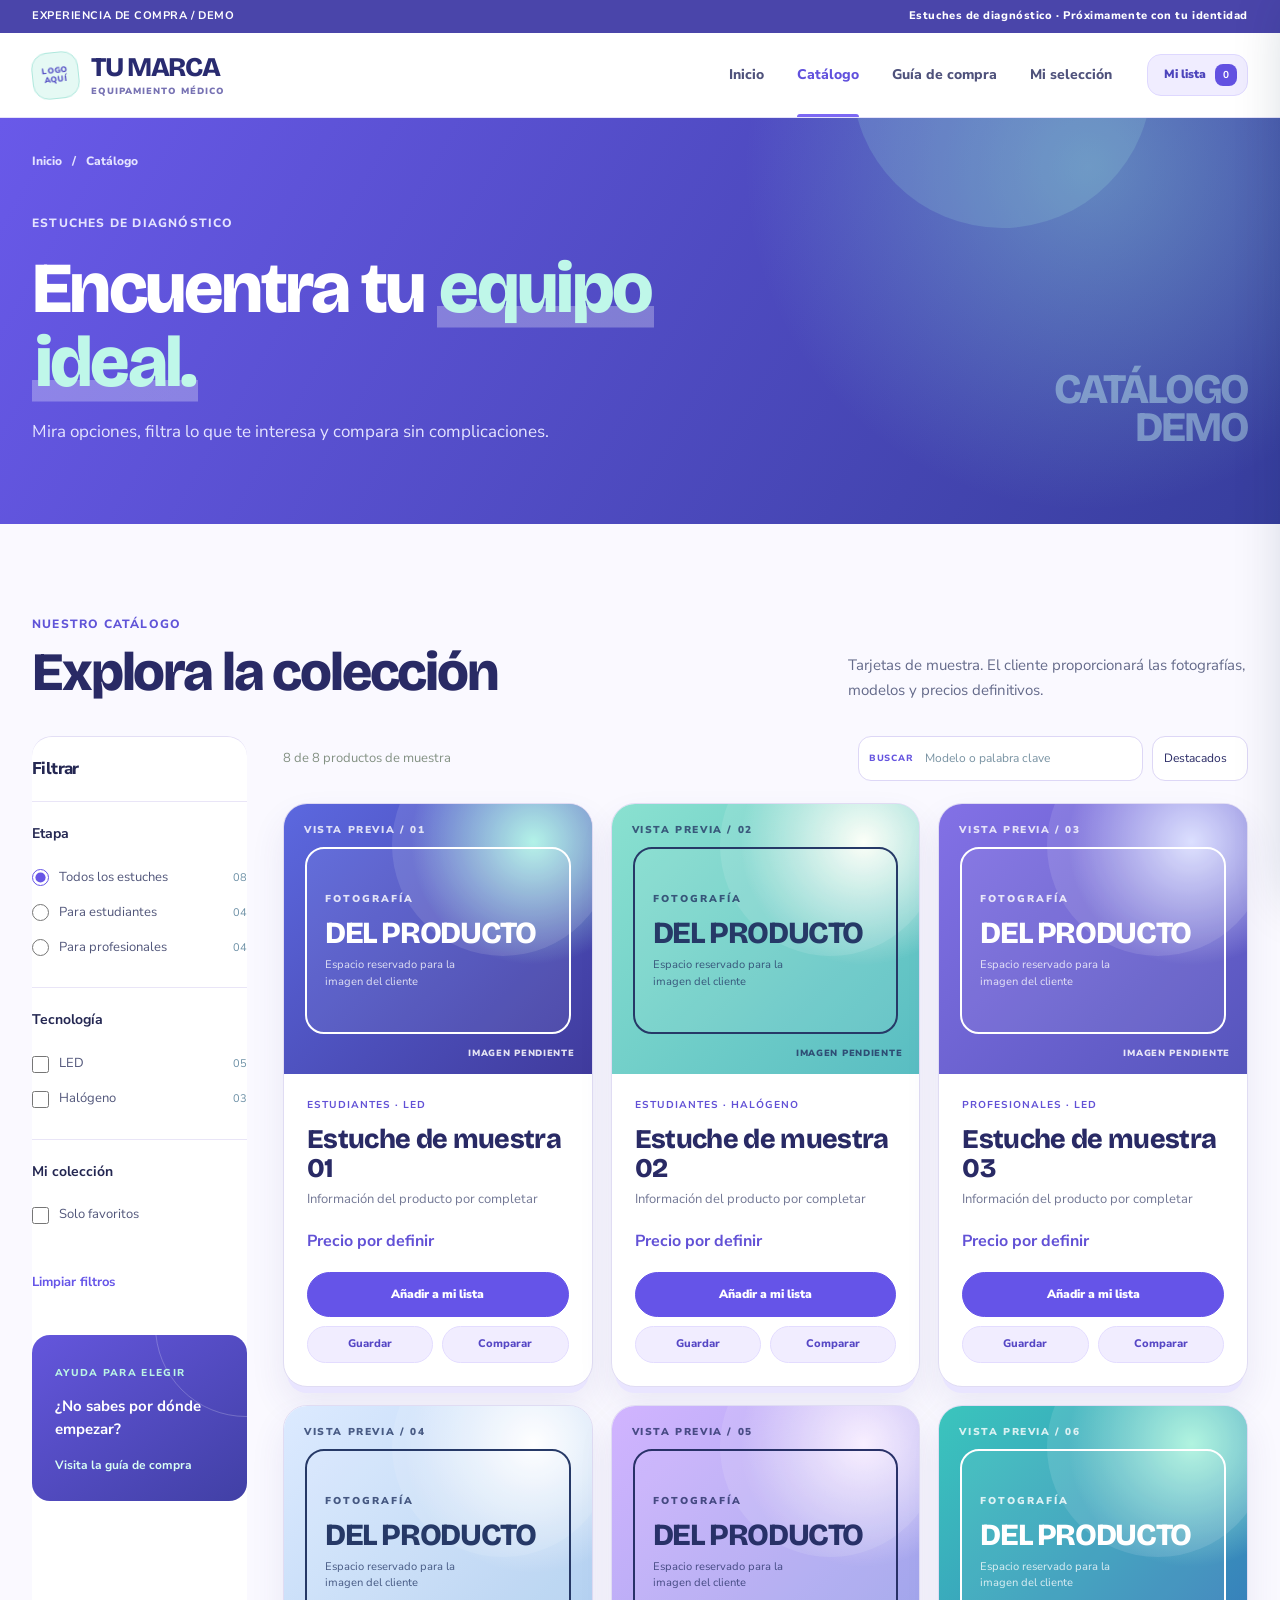
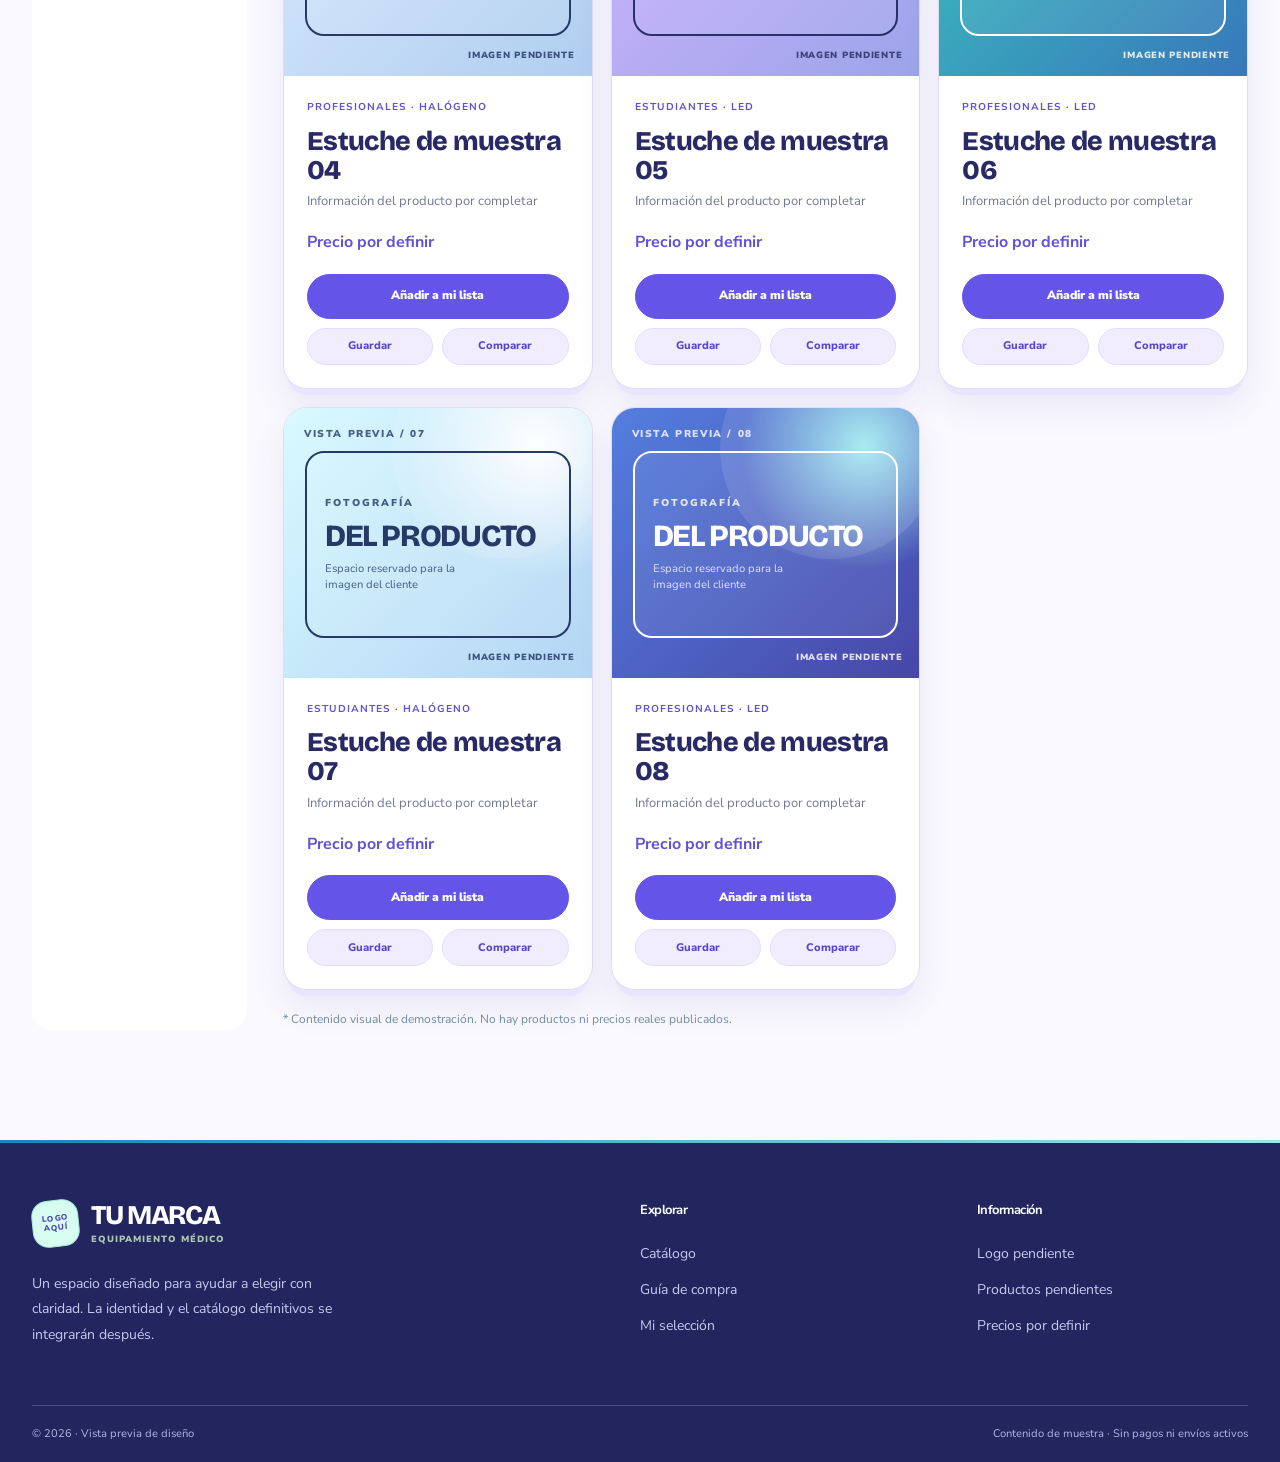
==== commit 1790ba4b: "Refresh demo with playful typography and color" ====
--- a/catalogo.html
+++ b/catalogo.html
@@ -2,18 +2,18 @@
 <html lang="es-MX">
 <head>
   <meta charset="utf-8"><meta name="viewport" content="width=device-width, initial-scale=1">
-  <meta name="theme-color" content="#f4f9fd"><meta name="robots" content="noindex, nofollow">
+  <meta name="theme-color" content="#f5f2ff"><meta name="robots" content="noindex, nofollow">
   <meta name="description" content="Explora una vista previa del catálogo de estuches de diagnóstico.">
   <title>Catálogo | Tu marca · Equipamiento médico</title>
   <link rel="icon" href="favicon.svg" type="image/svg+xml">
   <link rel="preconnect" href="https://fonts.googleapis.com"><link rel="preconnect" href="https://fonts.gstatic.com" crossorigin>
-  <link href="https://fonts.googleapis.com/css2?family=DM+Serif+Display:ital@0;1&family=Plus+Jakarta+Sans:wght@400;500;600;700;800&display=swap" rel="stylesheet">
-  <link rel="stylesheet" href="css/base.css"><link rel="stylesheet" href="css/catalogo.css"><link rel="stylesheet" href="css/refresh.css"><link rel="stylesheet" href="css/motion.css">
+  <link href="https://fonts.googleapis.com/css2?family=Bricolage+Grotesque:opsz,wght@12..96,500..800&family=Nunito+Sans:opsz,wght@6..12,400..800&display=swap" rel="stylesheet">
+  <link rel="stylesheet" href="css/base.css"><link rel="stylesheet" href="css/catalogo.css"><link rel="stylesheet" href="css/refresh.css"><link rel="stylesheet" href="css/motion.css"><link rel="stylesheet" href="css/playful.css">
 </head>
 <body data-page="catalog">
   <div id="site-header"></div>
   <main>
-    <section class="page-intro catalog-intro"><div class="container"><nav class="breadcrumbs" aria-label="Ruta"><a href="index.html">Inicio</a><span>/</span><span>Catálogo</span></nav><div class="intro-layout"><div><span class="eyebrow">ESTUCHES DE DIAGNÓSTICO</span><h1>Encuentra lo que va <em>contigo.</em></h1><p>Explora, filtra y compara opciones con una vista diseñada para ayudarte a decidir sin prisa.</p></div><span class="intro-flower" aria-hidden="true">CATÁLOGO<br>DEMO</span></div></div></section>
+    <section class="page-intro catalog-intro"><div class="container"><nav class="breadcrumbs" aria-label="Ruta"><a href="index.html">Inicio</a><span>/</span><span>Catálogo</span></nav><div class="intro-layout"><div><span class="eyebrow">ESTUCHES DE DIAGNÓSTICO</span><h1>Encuentra tu <em>equipo ideal.</em></h1><p>Mira opciones, filtra lo que te interesa y compara sin complicaciones.</p></div><span class="intro-flower" aria-hidden="true">CATÁLOGO<br>DEMO</span></div></div></section>
     <section class="catalog-section"><div class="container">
       <div class="catalog-top"><div><span class="eyebrow">NUESTRO CATÁLOGO</span><h2>Explora la colección</h2></div><p>Tarjetas de muestra. El cliente proporcionará las fotografías, modelos y precios definitivos.</p></div>
       <div class="catalog-layout">
--- a/css/base.css
+++ b/css/base.css
@@ -1,7 +1,7 @@
-:root{--ink:#243d33;--forest:#315847;--forest-deep:#213d32;--sage:#839e89;--sage-light:#e7eee5;--cream:#f8f6f1;--cream-deep:#f1eee6;--clay:#b4775e;--clay-light:#f1e5dc;--white:#fff;--muted:#6f7e73;--line:#e2e5dd;--shadow:0 18px 44px rgba(38,64,46,.09);--display:"DM Serif Display",Georgia,serif}
+:root{--ink:#243d33;--forest:#315847;--forest-deep:#213d32;--sage:#839e89;--sage-light:#e7eee5;--cream:#f8f6f1;--cream-deep:#f1eee6;--clay:#b4775e;--clay-light:#f1e5dc;--white:#fff;--muted:#6f7e73;--line:#e2e5dd;--shadow:0 18px 44px rgba(38,64,46,.09);--display:"Bricolage Grotesque",Arial,sans-serif}
 *{box-sizing:border-box}
 html{scroll-behavior:smooth;scroll-padding-top:80px}
-body{margin:0;color:var(--ink);background:#fff;font-family:"Plus Jakarta Sans",Arial,sans-serif;-webkit-font-smoothing:antialiased}
+body{margin:0;color:var(--ink);background:#fff;font-family:"Nunito Sans",Arial,sans-serif;-webkit-font-smoothing:antialiased}
 body.locked{overflow:hidden}
 button,input,select{font:inherit}button{cursor:pointer}a{color:inherit;text-decoration:none}img{max-width:100%;display:block}
 .container{width:min(100% - 64px,1220px);margin-inline:auto}
@@ -37,7 +37,7 @@
 .brand:hover .brand-mark{transform:rotate(18deg)}
 .brand-mark .icon{width:19px;height:19px}
 .brand-name{font-family:var(--display);font-size:21px;letter-spacing:-.04em;line-height:.96;color:var(--forest-deep)}
-.brand-name small{display:block;font-family:"Plus Jakarta Sans",Arial,sans-serif;font-size:8px;letter-spacing:.12em;text-transform:uppercase;font-weight:700;color:#9aab9b;margin-top:6px}
+.brand-name small{display:block;font-family:"Nunito Sans",Arial,sans-serif;font-size:8px;letter-spacing:.12em;text-transform:uppercase;font-weight:700;color:#9aab9b;margin-top:6px}
 .main-nav{display:flex;align-items:center;gap:33px;margin-left:auto;height:100%}
 .main-nav a{position:relative;height:100%;display:flex;align-items:center;font-size:11px;color:#687c6f;font-weight:600}
 .main-nav a[aria-current="page"]{color:var(--forest-deep)}
@@ -57,7 +57,7 @@
 .footer-brand .brand-name small{color:#afc6b4}
 .footer-grid p{max-width:320px;color:#bccdc1;font-size:11px;line-height:1.8;margin:24px 0 0}
 .footer-grid>div:not(:first-child){display:flex;flex-direction:column;align-items:flex-start;gap:13px}
-.footer-grid h3{font-family:"Plus Jakarta Sans",Arial,sans-serif;font-size:11px;font-weight:700;margin:0 0 7px}
+.footer-grid h3{font-family:"Nunito Sans",Arial,sans-serif;font-size:11px;font-weight:700;margin:0 0 7px}
 .footer-grid a:not(.brand),.footer-grid span:not(.brand-mark):not(.brand-name){font-size:11px;color:#b8cbbd}
 .footer-grid a:not(.brand):hover{color:#fff}
 .footer-bottom{display:flex;justify-content:space-between;gap:20px;border-top:1px solid #446052;padding-top:19px;padding-bottom:19px;font-size:9px;color:#a7bcae}
--- a/css/catalogo.css
+++ b/css/catalogo.css
@@ -11,7 +11,7 @@
 .catalog-layout{display:grid;grid-template-columns:215px minmax(0,1fr);gap:36px}
 .filter-panel{border-top:1px solid var(--line)}
 .filter-head{display:flex;align-items:center;justify-content:space-between;padding:18px 0}
-.filter-head h3{font-family:"Plus Jakarta Sans",Arial,sans-serif;font-size:13px;margin:0}
+.filter-head h3{font-family:"Nunito Sans",Arial,sans-serif;font-size:13px;margin:0}
 .filter-close{display:none}
 .filter-group{border:0;border-top:1px solid var(--line);padding:20px 0 22px;margin:0}
 .filter-group legend{font-size:11px;font-weight:700;padding:0;float:left;width:100%;margin-bottom:15px}
@@ -65,7 +65,7 @@
 .compare-table-wrap{overflow-x:auto}
 .compare-dialog table{border-collapse:collapse;width:100%;min-width:540px;text-align:left}
 .compare-dialog th,.compare-dialog td{border-bottom:1px solid var(--line);padding:14px 10px;font-size:11px}
-.compare-dialog th:first-child{color:#879588;width:130px;font-family:"Plus Jakarta Sans",Arial,sans-serif;font-weight:600}
+.compare-dialog th:first-child{color:#879588;width:130px;font-family:"Nunito Sans",Arial,sans-serif;font-weight:600}
 .compare-dialog th:not(:first-child){font-family:var(--display);font-size:15px;font-weight:500}
 .compare-dialog td:first-child{color:#879588}
 .compare-dialog .muted{color:#9aaa9a}
--- a/css/refresh.css
+++ b/css/refresh.css
@@ -22,7 +22,7 @@
 .header,.header.is-scrolled{background:rgba(255,255,255,.97);border-color:#dce7f0}
 .header.is-scrolled{box-shadow:0 12px 30px rgba(17,61,102,.1)}
 .brand{min-width:195px;gap:12px}
-.brand-mark{width:47px;height:47px;border-radius:10px;border:1px solid #a9d5e8;background:#e7f5fb;color:#155b91;font-family:"Plus Jakarta Sans",Arial,sans-serif;font-size:8px;font-weight:800;letter-spacing:.05em;line-height:1.1;text-align:center;transform:none!important}
+.brand-mark{width:47px;height:47px;border-radius:10px;border:1px solid #a9d5e8;background:#e7f5fb;color:#155b91;font-family:"Nunito Sans",Arial,sans-serif;font-size:8px;font-weight:800;letter-spacing:.05em;line-height:1.1;text-align:center;transform:none!important}
 .brand-name{font-size:25px;color:#123b60}
 .brand-name small{color:#58819b;font-size:9px}
 .main-nav a{color:#526d83;font-size:13px}
@@ -124,7 +124,7 @@
 .hero-photo-placeholder strong{font-family:var(--display);font-size:clamp(44px,4.4vw,66px);line-height:1.02;letter-spacing:-.055em;font-weight:500;margin:16px 0 24px}
 .hero-photo-placeholder small{font-size:13px;color:#d5ecf8}
 .hero-card{left:14px;bottom:18px;min-width:270px;border-radius:11px;box-shadow:0 16px 30px rgba(12,44,77,.2)}
-.hero-card-mark{width:auto;height:auto;padding:8px;border-radius:5px;background:#e4f5fb;color:#136a9a;font-family:"Plus Jakarta Sans",Arial,sans-serif;font-size:9px;font-weight:800}
+.hero-card-mark{width:auto;height:auto;padding:8px;border-radius:5px;background:#e4f5fb;color:#136a9a;font-family:"Nunito Sans",Arial,sans-serif;font-size:9px;font-weight:800}
 .hero-card small{color:#66869a}
 .hero-card strong{color:#173e60}
 .visual-caption{color:#c3e5f3;bottom:15px;right:23px}
@@ -139,7 +139,7 @@
 .tile-illustration{width:240px;height:240px;right:20px;top:20px;border-color:rgba(19,82,124,.17)}
 .tile-illustration::before{border-color:rgba(19,82,124,.13)}
 .category-professional .tile-illustration,.category-professional .tile-illustration::before{border-color:rgba(255,255,255,.23)}
-.tile-illustration span,.tile-professional-art span{font-family:"Plus Jakarta Sans",Arial,sans-serif;font-size:13px;font-weight:800;letter-spacing:.08em;color:#246d9b;text-align:center}
+.tile-illustration span,.tile-professional-art span{font-family:"Nunito Sans",Arial,sans-serif;font-size:13px;font-weight:800;letter-spacing:.08em;color:#246d9b;text-align:center}
 .category-professional .tile-illustration span{color:#d3f0f7;font-size:12px}
 .tile-bottom h3{font-size:38px}
 .tile-bottom p,.category-professional .tile-bottom p{color:inherit;opacity:.75;font-size:14px}
@@ -153,12 +153,12 @@
 .editorial-paper::before{background:#2395c0}
 .paper-overline{color:#497793}
 .paper-line{background:#d7ebf5}
-.paper-seal{width:auto;height:auto;padding:11px 13px;border-radius:7px;border-color:#a8d7e9;background:#e8f7fc;color:#17649a;font-family:"Plus Jakarta Sans",Arial,sans-serif;font-size:10px;font-weight:800}
+.paper-seal{width:auto;height:auto;padding:11px 13px;border-radius:7px;border-color:#a8d7e9;background:#e8f7fc;color:#17649a;font-family:"Nunito Sans",Arial,sans-serif;font-size:10px;font-weight:800}
 .editorial-caption{color:#336987}
 .editorial-copy li{color:#486b81}
 .journey-section{background:#f3f9fd}
 .journey-step{border-radius:14px;border-color:#dbeaf2}
-.journey-icon{height:auto;margin:30px 0 12px;font-family:"Plus Jakarta Sans",Arial,sans-serif;font-size:12px;letter-spacing:.13em;font-weight:800;color:#1287b4}
+.journey-icon{height:auto;margin:30px 0 12px;font-family:"Nunito Sans",Arial,sans-serif;font-size:12px;letter-spacing:.13em;font-weight:800;color:#1287b4}
 .journey-step h3{color:#143c60}
 .closing-panel{background:linear-gradient(115deg,#1b6b9c,#123e6a);border-radius:18px;box-shadow:0 22px 45px rgba(22,77,127,.18)}
 .closing-panel::after{border-color:rgba(255,255,255,.28)}
@@ -172,7 +172,7 @@
 .catalog-intro .breadcrumbs,.catalog-intro .eyebrow,.catalog-intro p{color:#d1e9f4}
 .catalog-intro h1{color:#fff}
 .catalog-intro h1 em{color:#a6e7f3}
-.intro-flower{color:rgba(188,233,245,.28);font-family:"Plus Jakarta Sans",Arial,sans-serif;font-size:42px;font-weight:800;line-height:1.05;letter-spacing:.08em;text-align:right;animation:none}
+.intro-flower{color:rgba(188,233,245,.28);font-family:"Nunito Sans",Arial,sans-serif;font-size:42px;font-weight:800;line-height:1.05;letter-spacing:.08em;text-align:right;animation:none}
 .catalog-section{background:#fff}
 .catalog-top h2{color:#153e60}
 .catalog-top p{color:#627f91}
@@ -183,7 +183,7 @@
 .filter-option small{color:#6e91a7}
 .clear-filters{color:#176fa8}
 .filter-help{background:linear-gradient(145deg,#164d7e,#1d77a4);color:#fff;border-radius:10px}
-.filter-help>span{font-family:"Plus Jakarta Sans",Arial,sans-serif;font-size:10px;letter-spacing:.13em;font-weight:800;color:#a9eaf5}
+.filter-help>span{font-family:"Nunito Sans",Arial,sans-serif;font-size:10px;letter-spacing:.13em;font-weight:800;color:#a9eaf5}
 .filter-help p{color:#fff;font-size:15px}
 .filter-help a{color:#c6f0f9;font-size:12px}
 .search-box,.sort-box{border-color:#cbdfea;border-radius:8px;background:#f8fbfd}
@@ -196,7 +196,7 @@
 .mobile-filter-button{border-color:#cbdfea;background:#f8fbfd;color:#155b91;border-radius:8px;font-weight:700}
 .active-filters button{background:#e5f4fa;border-color:#add8e9;color:#17649a}
 .empty-state{background:#f1f9fc;border-color:#abd6e6}
-.empty-state>span{font-family:"Plus Jakarta Sans",Arial,sans-serif;font-size:11px;font-weight:800;letter-spacing:.13em;color:#176fa8}
+.empty-state>span{font-family:"Nunito Sans",Arial,sans-serif;font-size:11px;font-weight:800;letter-spacing:.13em;color:#176fa8}
 .catalog-note{color:#738fa0}
 .filter-overlay,.compare-dialog::backdrop{background:rgba(9,34,57,.55)}
 .compare-bar{border-radius:12px;border-color:#bad8e7;box-shadow:0 17px 40px rgba(19,61,103,.2)}
@@ -246,7 +246,7 @@
 .selector-copy h2,.selector-copy p{color:#fff}
 .selector-copy h2 em{color:#a6e6f3}
 .selector-copy .eyebrow{color:#9addf0}
-.selector-mark{font-family:"Plus Jakarta Sans",Arial,sans-serif;font-size:39px;font-weight:800;line-height:1.15;letter-spacing:.07em;color:rgba(198,237,247,.23);margin-top:42px}
+.selector-mark{font-family:"Nunito Sans",Arial,sans-serif;font-size:39px;font-weight:800;line-height:1.15;letter-spacing:.07em;color:rgba(198,237,247,.23);margin-top:42px}
 .selector-card{border-color:#b9d9e9;border-radius:16px;box-shadow:0 20px 50px rgba(8,41,74,.2)}
 .choice{border-radius:9px;background:#f4f9fc;border-color:#d5e7f0}
 .choice:hover{border-color:#87c8df}
@@ -278,7 +278,7 @@
 .list-item-copy p,.list-heading a{color:#17649a}
 .remove-link{color:#176fa8}
 .list-empty{background:radial-gradient(circle at 50% 0,#dbf0f8,#f1f8fc 70%);border:1px solid #d7eaf3;border-radius:16px}
-.empty-decoration{font-family:"Plus Jakarta Sans",Arial,sans-serif;font-size:25px;font-weight:800;letter-spacing:.12em;line-height:1.25;color:#9acbdd;animation:none}
+.empty-decoration{font-family:"Nunito Sans",Arial,sans-serif;font-size:25px;font-weight:800;letter-spacing:.12em;line-height:1.25;color:#9acbdd;animation:none}
 .list-more{background:#eff7fb}
 
 @media(max-width:1050px){
--- a/css/playful.css
+++ b/css/playful.css
@@ -0,0 +1,280 @@
+/* Colorful, friendly demo identity. Kept separate so the client's brand can replace it cleanly. */
+:root{
+  --display:"Bricolage Grotesque",Arial,sans-serif;
+  --ink:#242752;
+  --forest:#6655e8;
+  --forest-deep:#292b70;
+  --sage:#62cfce;
+  --sage-light:#e6fbf8;
+  --cream:#f7f5ff;
+  --cream-deep:#ede9ff;
+  --clay:#6d57e8;
+  --clay-light:#e9e4ff;
+  --muted:#626b88;
+  --line:#e3e1f3;
+  --shadow:0 24px 55px rgba(58,52,137,.16);
+}
+body{font-family:"Nunito Sans",Arial,sans-serif;color:var(--ink);background:#faf9ff}
+h1,h2,h3{font-family:var(--display);font-weight:800;letter-spacing:-.035em}
+h1 em,h2 em{font-style:normal;color:#6555df;background-image:linear-gradient(#b6f4e5,#b6f4e5);background-repeat:no-repeat;background-position:0 94%;background-size:100% .3em;box-decoration-break:clone;-webkit-box-decoration-break:clone;padding:0 .04em}
+.eyebrow{color:#6054d8;font-size:12px;letter-spacing:.1em;font-weight:800}
+.eyebrow-line{height:3px;width:27px;border-radius:3px;background:currentColor}
+.top-strip{background:#4a45aa;color:#fff}
+.top-strip .container{font-size:11px;letter-spacing:.05em;font-weight:800}
+.header,.header.is-scrolled{background:rgba(255,255,255,.94);border-color:#e5e2fa}
+.header.is-scrolled{box-shadow:0 12px 32px rgba(54,49,139,.12)}
+.brand-mark{background:#e5f9f4;color:#4d46c2;border:1px solid #ade7dc;border-radius:16px;transform:rotate(-6deg)!important}
+.brand-name{font-family:var(--display);font-size:27px;font-weight:800;letter-spacing:-.05em;color:#292b70}
+.brand-name small{font-family:"Nunito Sans",Arial,sans-serif;font-size:9px;font-weight:900;letter-spacing:.11em;color:#7772b3}
+.main-nav a{font-size:14px;font-weight:800;color:#4f527c}
+.main-nav a:hover,.main-nav a[aria-current="page"]{color:#6151dd}
+.main-nav a::after,.main-nav a[aria-current="page"]::after,.main-nav a:hover::after{background:#7c68f4;height:3px;border-radius:4px 4px 0 0}
+.header-action,.menu-button,.round-button{border-radius:14px;background:#f0edff;border-color:#ded8ff;color:#4d45bc;font-weight:900;font-size:12px}
+.header-action:hover,.menu-button:hover,.round-button:hover{background:#e3ddff;border-color:#bcb0fa}
+.cart-count{background:#6251e1;border-radius:8px}
+.mobile-nav a{font-size:15px;font-weight:800;color:#424875}
+.mobile-nav a[aria-current="page"]{color:#6655e8}
+.button{border-radius:999px;min-height:56px;font-size:14px;letter-spacing:0;font-weight:900;box-shadow:0 6px 0 rgba(43,43,112,.09)}
+.button-primary,.product-add{background:#6554e8;border-color:#6554e8;color:#fff}
+.button-primary:hover,.product-add:hover{background:#4d3dcc;border-color:#4d3dcc;box-shadow:0 13px 28px rgba(101,84,232,.27)}
+.button-light{background:#fff;color:#4c40b8}
+.button-light:hover{background:#e8fff9}
+.link-button,.text-link{color:#5e4fd4;border-color:#796ce5;font-weight:900}
+.link-button:hover,.text-link:hover{color:#3e36a7}
+.section-space{padding-block:94px}
+.section-heading h2,.page-intro h1{line-height:1.03;letter-spacing:-.038em}
+.section-heading h2{font-size:clamp(46px,4.6vw,67px)}
+.section-heading p,.page-intro p{color:#626b88}
+.breadcrumbs{color:#7777a3;font-weight:800}
+.breadcrumbs a:hover{color:#6655e8}
+.scroll-progress{background:linear-gradient(90deg,#6254e7,#59cdda,#9beac9)}
+.back-to-top{border-radius:15px;color:#5c4dd7;background:#fff;border-color:#d9d2ff}
+.back-to-top:hover{background:#e9e4ff}
+:focus-visible{outline:3px solid #5e56e0;outline-offset:3px}
+
+/* Home: a bright, dimensional first impression. */
+.home-hero{background:radial-gradient(circle at 93% 14%,#d2f6ed 0,transparent 34%),radial-gradient(circle at 5% 92%,#e9e3ff 0,transparent 38%),#f7f5ff}
+.home-hero::before{background:#d5cafe;opacity:.38}
+.hero-grid{gap:64px;min-height:650px}
+.hero-copy h1{font-size:clamp(62px,5.9vw,84px);line-height:1;color:#282961;max-width:710px;letter-spacing:-.038em}
+.hero-copy>p{color:#5f6688;font-size:18px;line-height:1.65;max-width:480px}
+.hero-actions{gap:23px}
+.hero-detail{border-color:#d9d4f1;color:#66678f;font-size:13px}
+.detail-icon{background:#e9e2ff;color:#5745cb;border:0;border-radius:999px;padding:8px 12px}
+.hero-visual{border-radius:38px;background:radial-gradient(circle at 86% 10%,#5cd7d3 0,transparent 30%),radial-gradient(circle at 4% 93%,#ad9bff 0,transparent 40%),linear-gradient(135deg,#7566f0,#4547bc 78%);box-shadow:0 31px 0 -13px #d3ccff,0 42px 70px rgba(67,57,157,.26)}
+.hero-visual::after{content:"";position:absolute;inset:0;pointer-events:none;opacity:.22;background-image:radial-gradient(#fff 1.5px,transparent 1.5px);background-size:24px 24px;mask-image:linear-gradient(120deg,transparent 30%,#000)}
+.hero-circle{border:2px dashed rgba(255,255,255,.36)}
+.hero-circle::after{border:2px solid rgba(255,255,255,.18)}
+.hero-shape-one{width:140px;height:140px;background:#8ff3d8;opacity:.48}
+.hero-shape-two{width:52px;height:52px;background:#c5f9e8;opacity:.8}
+.hero-photo-placeholder{border:2px solid rgba(255,255,255,.7);border-radius:29px;background:rgba(255,255,255,.11)}
+.hero-photo-placeholder span{color:#d9fff4;font-size:12px}
+.hero-photo-placeholder strong{font-family:var(--display);font-weight:800;letter-spacing:-.06em;line-height:.99;font-size:clamp(48px,4.9vw,72px)}
+.hero-photo-placeholder small{color:#e7e6ff;font-weight:700}
+.hero-card{border-radius:18px;box-shadow:0 18px 35px rgba(44,42,136,.28);transform:rotate(-3deg)}
+.hero-card-mark{font-family:"Nunito Sans",Arial,sans-serif;background:#c7f7e8;color:#3932a4;border-radius:9px;font-weight:900}
+.hero-card strong{color:#2d2b6d;font-weight:900}
+.visual-caption{color:#e7e8ff;font-weight:800}
+.intro-line{background:#5951d6;border-color:#5951d6}
+.intro-line-inner{color:#fff;font-size:12px;letter-spacing:.06em;font-weight:900}
+.intro-line-inner i{background:#adf3d8;width:8px;height:8px}
+.category-section{background:#fff}
+.category-student{background:radial-gradient(circle at 84% 17%,#f9fffb,transparent 31%),linear-gradient(125deg,#d8f9ee,#b9efe6);color:#233f67}
+.category-professional{background:radial-gradient(circle at 75% 13%,#9e92ff,transparent 34%),linear-gradient(125deg,#6961e0,#4144ae);color:#fff}
+.category-tile{border-radius:28px;min-height:350px;box-shadow:0 16px 30px rgba(84,71,178,.13)}
+.category-tile::after{opacity:.09}
+.tile-number{font-size:12px;font-weight:900}
+.tile-illustration{border-width:2px;border-style:dashed;border-color:rgba(56,92,128,.2)}
+.tile-illustration span,.tile-professional-art span{font-family:"Nunito Sans",Arial,sans-serif;color:#36678e;font-weight:900}
+.category-professional .tile-illustration span{color:#e3fffc}
+.tile-bottom h3{font-size:43px;line-height:1.02}
+.tile-bottom p,.category-professional .tile-bottom p{opacity:.85}
+.tile-arrow{background:rgba(255,255,255,.38);border:1px solid rgba(49,54,128,.18);border-radius:999px;padding:10px 14px;font-size:11px}
+.category-professional .tile-arrow{background:rgba(255,255,255,.16);border-color:rgba(255,255,255,.35)}
+.featured-section{background:#f3f0ff}
+.sample-note{color:#6b6a94}
+.editorial-visual{border-radius:30px;background:linear-gradient(145deg,#c9f5e9,#c1c3ff)}
+.editorial-blob{background:#8880ed;opacity:.38}
+.editorial-paper{border-radius:22px;box-shadow:25px 28px 0 -11px #8d80d2,25px 32px 46px rgba(60,53,132,.2)}
+.editorial-paper::before{background:#705ce9}
+.paper-overline{color:#5b52b8;font-weight:900}
+.paper-line{background:#e3e0fa}
+.paper-seal{background:#d5f8ed;border-color:#98e8d0;color:#5548c4;border-radius:999px}
+.editorial-copy li{color:#545c83;font-weight:700}
+.journey-section{background:#faf9ff}
+.journey-step{border-radius:24px;border-color:#e3ddfa;box-shadow:0 10px 27px rgba(71,55,154,.06)}
+.journey-step:nth-child(1){background:#f2f0ff}.journey-step:nth-child(2){background:#eafbf8}.journey-step:nth-child(3){background:#eef4ff}
+.journey-icon{color:#6553db;font-family:"Nunito Sans",Arial,sans-serif}
+.journey-step h3{color:#2b2b70}
+.closing-section{background:#fff}
+.closing-panel{border-radius:30px;background:radial-gradient(circle at 90% 10%,#6eced2,transparent 35%),linear-gradient(125deg,#6457dc,#333c9b);box-shadow:0 24px 45px rgba(71,60,166,.26)}
+.closing-panel .eyebrow{color:#bffff0}
+.closing-panel h2 em{color:#bffbea;background-image:linear-gradient(rgba(255,255,255,.24),rgba(255,255,255,.24))}
+.closing-panel p{color:#e8e6ff}
+
+/* Cards and product placeholders. */
+.product-card{border:1px solid #e0dcf3;border-radius:24px;box-shadow:0 10px 0 -4px #e9e5ff,0 17px 35px rgba(67,55,147,.09)}
+.product-card:hover{border-color:#b8aafa;box-shadow:0 15px 0 -5px #d8d1ff,0 30px 55px rgba(67,55,147,.18)}
+.product-card::after{background:linear-gradient(90deg,#715df0,#6cd8d0,#a5eac3)}
+.product-art,.product-art.tone-sage{background:radial-gradient(circle at 81% 14%,#aaf1e5,transparent 36%),linear-gradient(135deg,#5c68df,#403b9d);color:#fff}
+.product-art.tone-sand{background:radial-gradient(circle at 82% 14%,#fcfff7,transparent 36%),linear-gradient(135deg,#8ae1d0,#59bdc2);color:#263967}
+.product-art.tone-clay{background:radial-gradient(circle at 82% 14%,#d8dcff,transparent 36%),linear-gradient(135deg,#8371e6,#5655bc);color:#fff}
+.product-art.tone-mist{background:radial-gradient(circle at 81% 14%,#fff,transparent 38%),linear-gradient(135deg,#dceaff,#afceef);color:#263967}
+.product-art.tone-rose{background:radial-gradient(circle at 82% 14%,#f7edff,transparent 36%),linear-gradient(135deg,#d1b4ff,#9ca4e9);color:#283168}
+.product-art.tone-olive{background:radial-gradient(circle at 82% 14%,#a8f3dc,transparent 36%),linear-gradient(135deg,#3bc5bd,#3778bb);color:#fff}
+.product-art.tone-linen{background:radial-gradient(circle at 82% 14%,#fff,transparent 38%),linear-gradient(135deg,#d9faff,#b4d5f4);color:#263967}
+.product-art.tone-blue{background:radial-gradient(circle at 82% 14%,#9eeaf0,transparent 36%),linear-gradient(135deg,#547edf,#4747a8);color:#fff}
+.photo-frame{border-radius:19px;border-width:2px}
+.photo-frame strong{font-family:var(--display);font-weight:800;letter-spacing:-.045em}
+.photo-frame span,.photo-index,.art-note{font-weight:900}
+.product-card-copy h3{font-weight:800;color:#292a65}
+.product-card-copy p{color:#737895}
+.product-card-copy strong,.product-type{color:#6251d6}
+.product-card-actions{gap:9px}
+.product-add{border-radius:999px;min-height:45px;font-weight:900}
+.product-favorite,.product-compare{border-radius:999px;background:#f1edff;border-color:#e3dcff;color:#5647c5}
+.product-favorite:hover,.product-favorite.active,.product-compare:hover,.product-compare.active{background:#dbd4ff;color:#4c3db7;border-color:#b8aaf5}
+
+/* Catalog. */
+.catalog-intro{background:radial-gradient(circle at 85% 12%,rgba(151,246,218,.38),transparent 30%),linear-gradient(120deg,#6959e9,#373e9d);color:#fff}
+.catalog-intro::after{background:#aaf1df;opacity:.16}
+.catalog-intro .breadcrumbs,.catalog-intro .eyebrow,.catalog-intro p{color:#e4e3ff}
+.catalog-intro h1{color:#fff}
+.catalog-intro h1 em{color:#bff7e9;background-image:linear-gradient(rgba(255,255,255,.28),rgba(255,255,255,.28))}
+.intro-flower{font-family:var(--display);font-weight:800;color:rgba(207,255,243,.4);letter-spacing:-.05em;line-height:.9}
+.catalog-section{background:#faf9ff}
+.catalog-top h2{color:#292a65}
+.catalog-top p{color:#656b8b}
+.filter-panel{border-color:#e3dff5;border-radius:20px;background:#fff}
+.filter-group{border-color:#e9e5f7}
+.filter-option{color:#51567a}
+.filter-option input{accent-color:#6755e6}
+.filter-option:hover,.clear-filters{color:#6655e8}
+.filter-help{background:linear-gradient(145deg,#6456dc,#4140a5);border-radius:18px}
+.filter-help>span{font-family:"Nunito Sans",Arial,sans-serif;color:#baf4e5}
+.filter-help a{color:#d9fff4}
+.search-box,.sort-box{border-color:#ddd7f6;background:#fff;border-radius:13px}
+.search-box:focus-within{border-color:#8a77f1;box-shadow:0 0 0 4px #e6e0ff}
+.search-symbol{color:#6453df}
+.search-box input,.sort-box select{color:#292a65}
+.mobile-filter-button{border-radius:13px;border-color:#ddd7f6;background:#fff;color:#5d4dd6}
+.active-filters button{background:#ebe6ff;border-color:#cfc5ff;color:#5748c4}
+.empty-state{border-color:#c9beff;background:#f1edff;border-radius:20px}
+.empty-state>span{font-family:"Nunito Sans",Arial,sans-serif;color:#6655e8}
+.compare-bar{border-radius:18px;border-color:#d4ccff;box-shadow:0 17px 40px rgba(56,48,143,.22)}
+.compare-chips span{background:#eeeaff;color:#5546c5;border-radius:999px}
+.compare-bar-inner>div:first-child span{color:#6251d6}
+.compare-dialog{border-radius:24px}
+
+/* Product details. */
+.detail-gallery>.product-art,#main-product-art>.product-art{border-radius:28px}
+.detail-art .photo-frame{border-radius:24px}
+.gallery-thumbs button{border-radius:15px;background:#e8e3ff;border-color:#c7bffa;color:#5949c9}
+.gallery-thumbs button:nth-child(2){background:#d0f5e9}.gallery-thumbs button:nth-child(3){background:#d3dcff}
+.gallery-thumbs button.active{background:#6554e5;border-color:#6554e5}
+.detail-info h1{color:#292a65}
+.detail-price strong{color:#6251d6;font-weight:800}
+.detail-points span{background:#e9e4ff;color:#5a4acf;border-radius:8px}
+.detail-favorite{border-radius:15px;color:#5d4dd6}
+.detail-favorite.active{background:#e5dfff;color:#5040bd}
+.detail-accordions summary span{color:#6655e8}
+.related-section{background:#f2efff}
+
+/* Guide and selector. */
+.guide-hero{background:radial-gradient(circle at 89% 16%,#b7f5e5,transparent 36%),linear-gradient(120deg,#f3f0ff,#dcd9ff)}
+.guide-hero h1{color:#292a65}
+.guide-hero p{color:#626b88}
+.guide-art-circle{background:radial-gradient(circle at 35% 27%,#effff9,#a7eada 75%);border-color:#95e4d2}
+.guide-art-circle::before{border-color:#77d5ca}
+.guide-art-card{border-radius:24px;box-shadow:19px 24px 0 -9px #b7adf7,22px 28px 44px rgba(65,56,145,.19)}
+.guide-art-card span{color:#6553d9}
+.guide-art-card strong{font-weight:800}
+.principle-card{border-color:#e5e0f7;border-radius:23px;background:#f5f2ff}
+.principle-card:nth-child(2){background:#eafbf8}.principle-card:nth-child(3){background:#edf3ff}
+.principle-card>span{color:#6554d9;font-weight:900}
+.selector-section{background:radial-gradient(circle at 15% 80%,#5275c8,transparent 35%),linear-gradient(120deg,#4140a1,#222b70)}
+.selector-copy .eyebrow{color:#aaf5e0}
+.selector-copy h2 em{color:#b6f8e5;background-image:linear-gradient(rgba(255,255,255,.23),rgba(255,255,255,.23))}
+.selector-mark{font-family:var(--display);font-weight:800;letter-spacing:-.05em;color:rgba(185,246,228,.22)}
+.selector-card{border-radius:25px;border-color:#ddd6ff;box-shadow:0 22px 50px rgba(26,30,94,.27)}
+.choice{border-radius:15px;border-color:#e3dffa;background:#f8f6ff}
+.choice:hover{border-color:#a99af5}
+.choice.active{border-color:#6c5ce8;background:#eeeaff;box-shadow:inset 0 0 0 1px #6c5ce8}
+.choice.active::after{background:#6554e8;border-radius:7px}
+.choice strong{color:#2d2d71}
+.choice span{color:#6c7194}
+.faq-list summary span,.faq-list details[open] summary span{color:#6655e8}
+
+/* Saved list and footer. */
+.list-intro{background:radial-gradient(circle at 87% 13%,#c9f9e9,transparent 30%),linear-gradient(115deg,#f5f2ff,#e0ddff)}
+.list-summary{border-radius:25px;background:radial-gradient(circle at 82% 8%,#6dd8cd,transparent 37%),linear-gradient(145deg,#6557df,#373c9c);box-shadow:0 21px 43px rgba(69,57,154,.27)}
+.list-summary .eyebrow{color:#bcfae8}
+.list-summary .button-primary{background:#fff;color:#4b3ebd;border-color:#fff}
+.list-summary .button-primary:hover{background:#dcfff2}
+.list-item:hover{background:#f5f2ff}
+.list-item-art{border-radius:16px}
+.list-item-copy p,.list-heading a,.remove-link{color:#6251d6}
+.list-empty{background:radial-gradient(circle at 50% 0,#d9fff1,#f2efff 72%);border-color:#e0d8ff;border-radius:25px}
+.empty-decoration{font-family:var(--display);font-weight:800;color:#a69af0}
+.list-more{background:#f2efff}
+.footer{background:#22255e}
+.footer-brand .brand-mark{background:#d7fcf0;color:#4941b3}
+.footer-grid p,.footer-grid a:not(.brand),.footer-grid span:not(.brand-mark):not(.brand-name){color:#c9c9f0}
+.footer-grid h3{color:#fff}
+.footer-bottom{border-color:#4c4e8c;color:#b4b5e0}
+.toast{background:#373296;border-radius:13px}
+.drawer-overlay,.filter-overlay,.compare-dialog::backdrop{background:rgba(30,27,79,.55)}
+.drawer-empty{background:radial-gradient(circle at 50% 40%,#ebe7ff,transparent 60%)}
+.empty-icon{background:#e9e3ff;color:#5849cb;border-radius:13px;border-color:#d2c8ff}
+.quantity-control{border-color:#dbd4f6}
+.quantity-control button{color:#6251d6}
+
+@media(max-width:1050px){
+  .hero-grid{gap:42px}
+  .hero-copy h1{font-size:clamp(58px,6vw,77px)}
+}
+@media(max-width:800px){
+  .hero-copy h1{font-size:clamp(55px,8vw,73px)}
+  .filter-panel{border-radius:0}
+}
+@media(max-width:620px){
+  .section-space{padding-block:76px}
+  .brand-name{font-size:21px}
+  .eyebrow{font-size:10px}
+  .hero-grid{gap:30px}
+  .hero-copy h1{font-size:clamp(47px,11vw,58px);line-height:1.01}
+  .hero-copy>p{font-size:16px}
+  .hero-visual{border-radius:24px;box-shadow:0 20px 0 -8px #d3ccff,0 32px 50px rgba(67,57,157,.24)}
+  .hero-photo-placeholder{border-radius:19px}
+  .hero-photo-placeholder strong{font-size:clamp(37px,9vw,54px)}
+  .intro-line-inner{font-size:10px}
+  .section-heading h2{font-size:clamp(40px,9.5vw,52px)}
+  .page-intro h1{font-size:clamp(47px,10.5vw,60px)}
+  .category-tile{border-radius:22px}
+  .tile-bottom h3{font-size:34px}
+  .product-card-copy h3{font-size:26px}
+  .catalog-top h2{font-size:42px}
+  .guide-hero h1{font-size:clamp(46px,10.5vw,56px)}
+  .selector-copy h2,.faq-grid h2{font-size:clamp(42px,10vw,52px)}
+  .list-intro h1{font-size:clamp(47px,10vw,58px)}
+  .detail-info h1{font-size:clamp(46px,10vw,56px)}
+}
+@media(max-width:390px){
+  .hero-copy h1{font-size:45px}
+  .hero-photo-placeholder strong{font-size:33px}
+  .intro-line-inner{font-size:9px}
+  .tile-bottom h3{font-size:31px}
+}
+@media(prefers-reduced-motion:no-preference){
+  @keyframes playfulMarker{from{background-size:0 .3em}to{background-size:100% .3em}}
+  @keyframes playfulFloat{0%,100%{transform:translate3d(0,0,0) rotate(-4deg)}50%{transform:translate3d(0,-12px,0) rotate(3deg)}}
+  @keyframes playfulGlow{0%,100%{filter:brightness(1)}50%{filter:brightness(1.1)}}
+  .hero-copy h1 em,.guide-hero h1 em{animation:playfulMarker .8s .3s ease-out both}
+  .hero-shape-two{animation:playfulFloat 6s ease-in-out infinite}
+  .hero-visual{animation:playfulGlow 9s ease-in-out infinite}
+  .product-card,.category-tile,.principle-card,.journey-step{transition:transform .35s cubic-bezier(.2,.8,.2,1),box-shadow .35s,border-color .35s}
+  .brand-mark{transition:transform .35s cubic-bezier(.2,.8,.2,1)}
+  .brand:hover .brand-mark{transform:rotate(10deg) scale(1.08)!important}
+  .button{transition:transform .25s cubic-bezier(.2,.8,.2,1),background .25s,box-shadow .25s}
+  html[data-motion-paused] .hero-visual,html[data-motion-paused] .hero-shape-two{animation-play-state:paused!important}
+}
